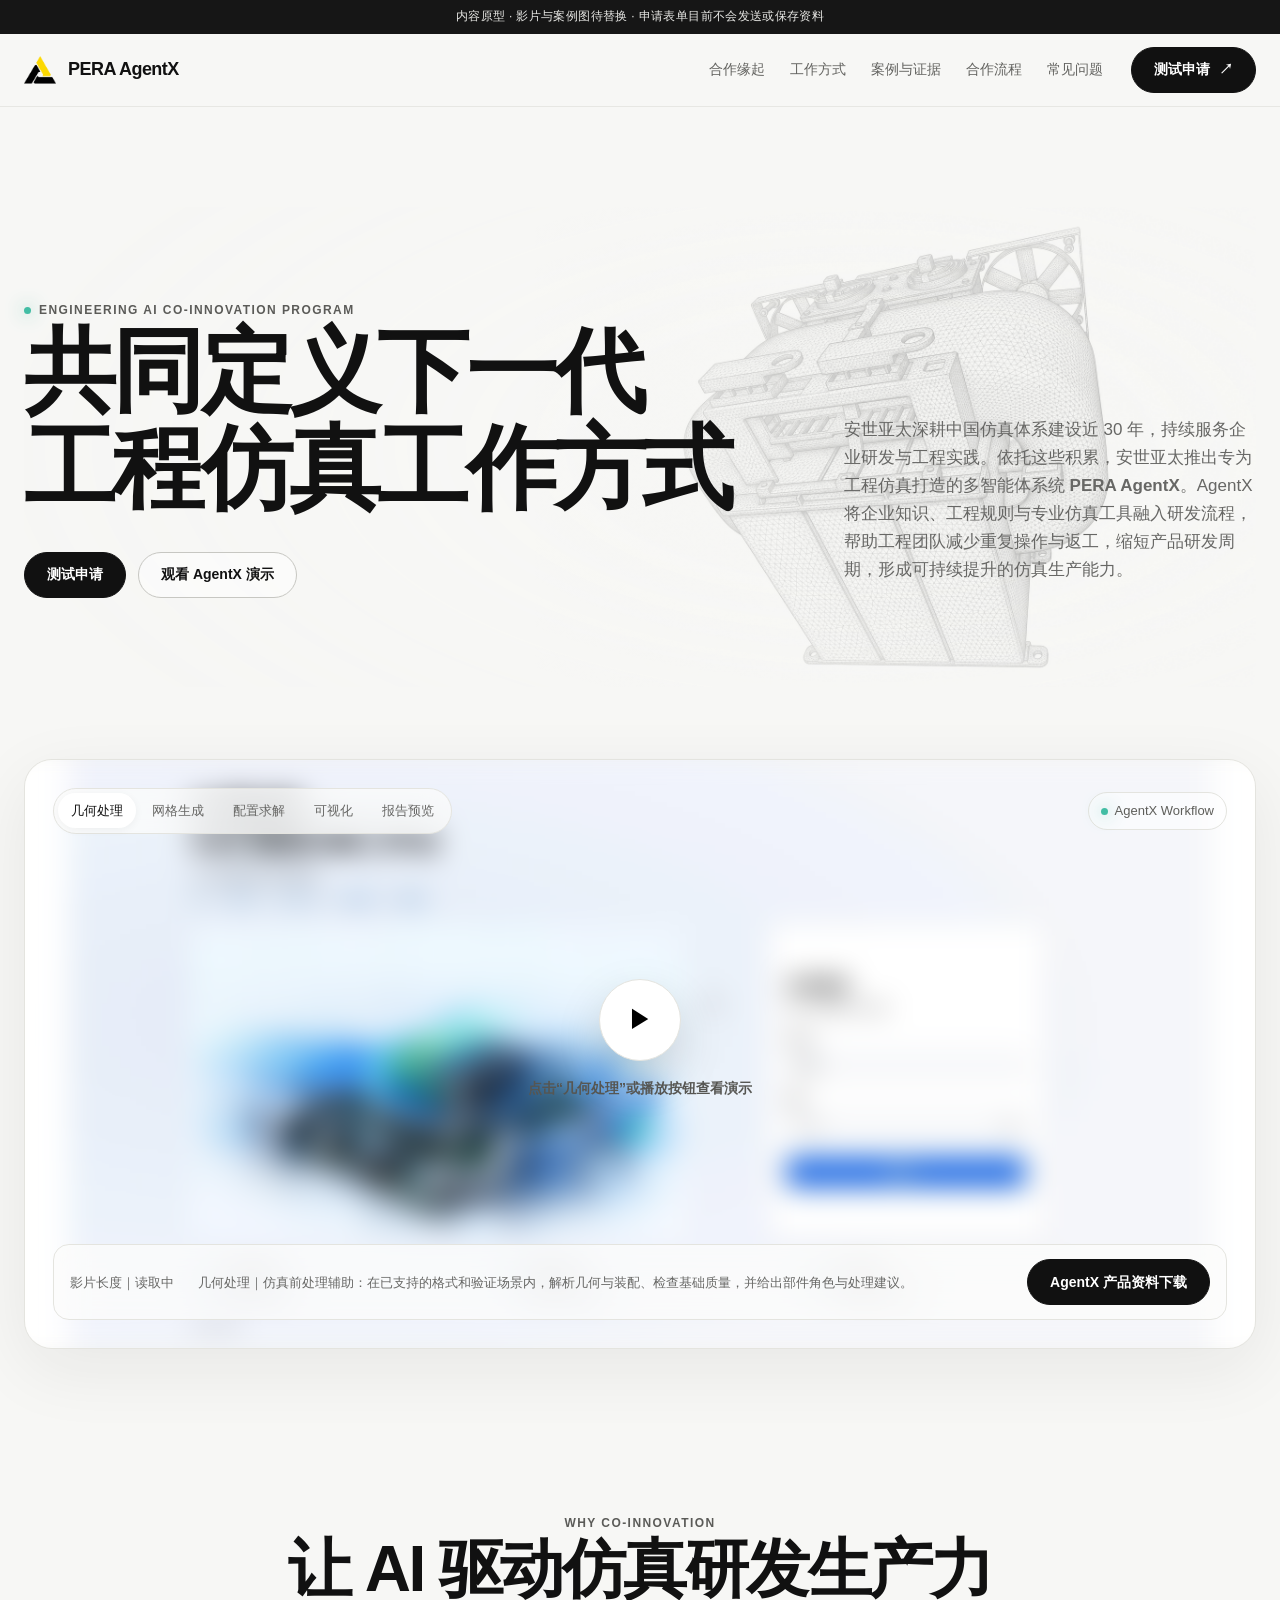
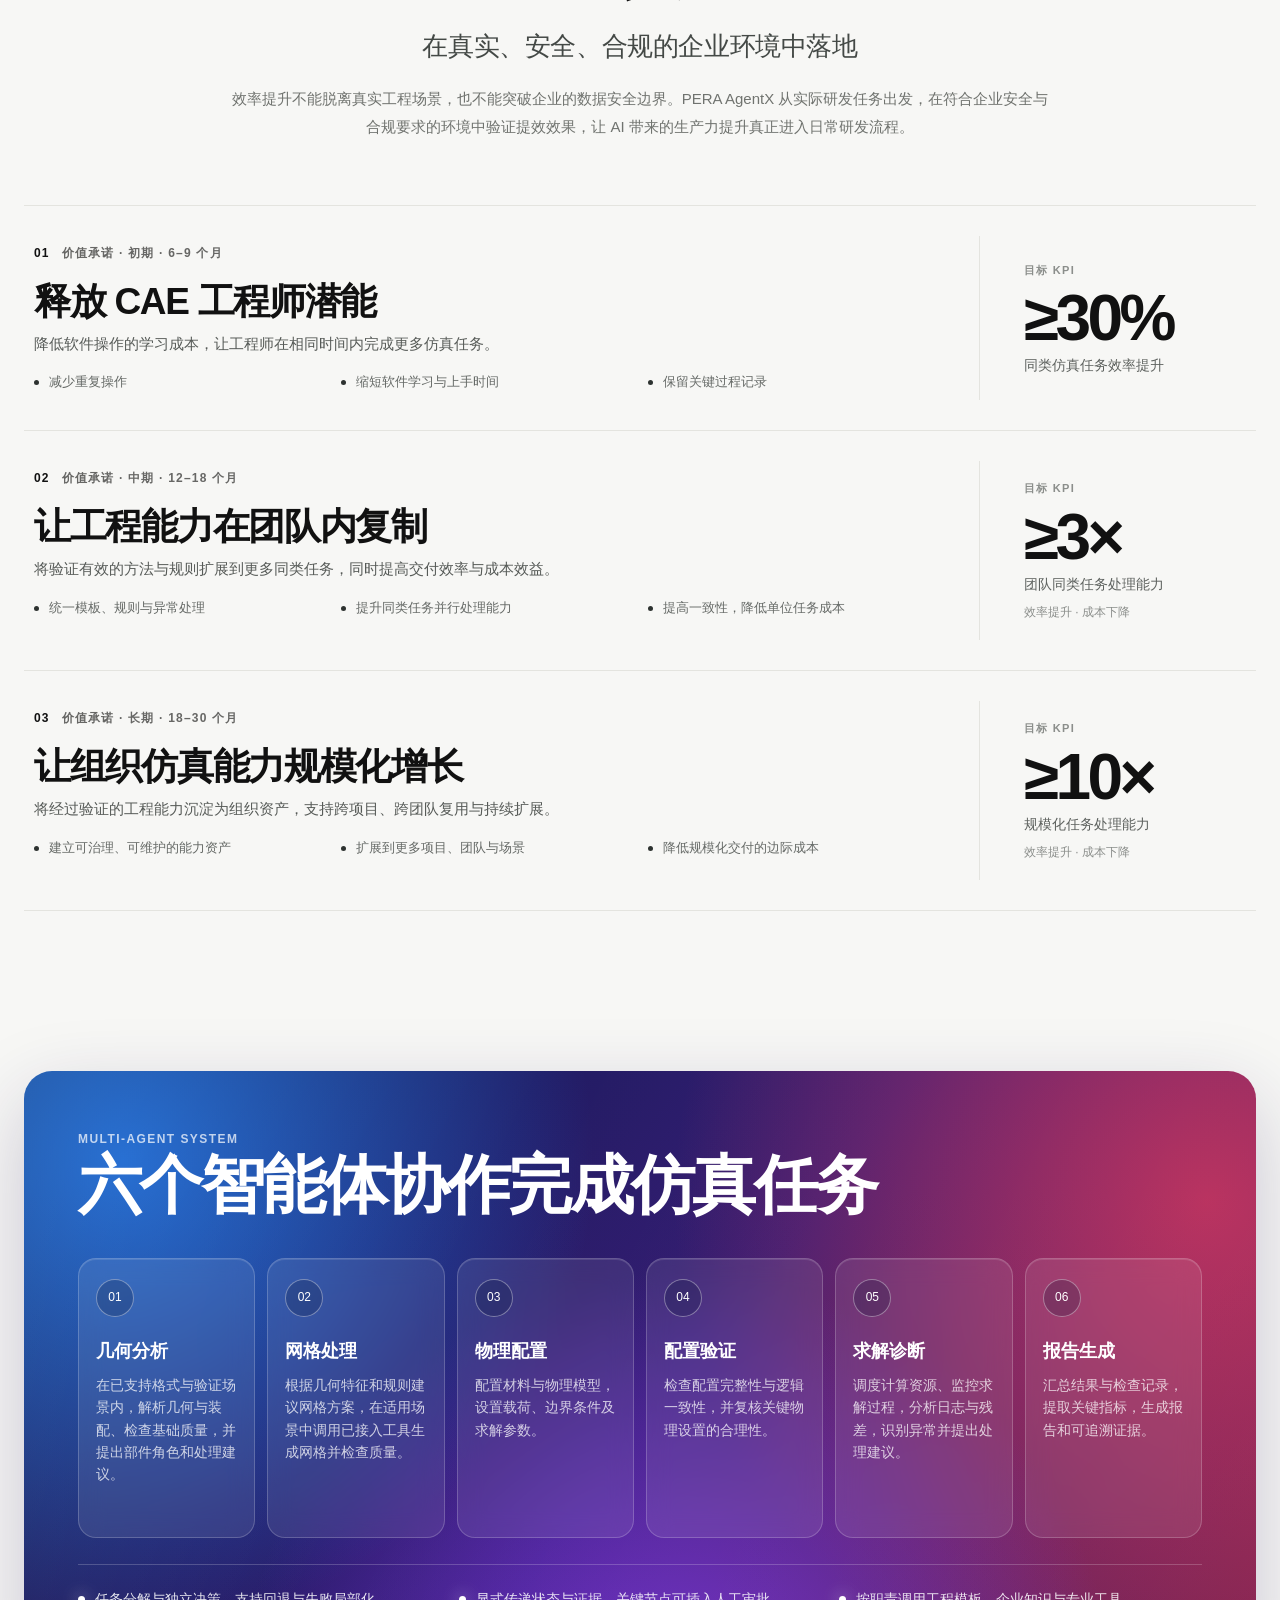
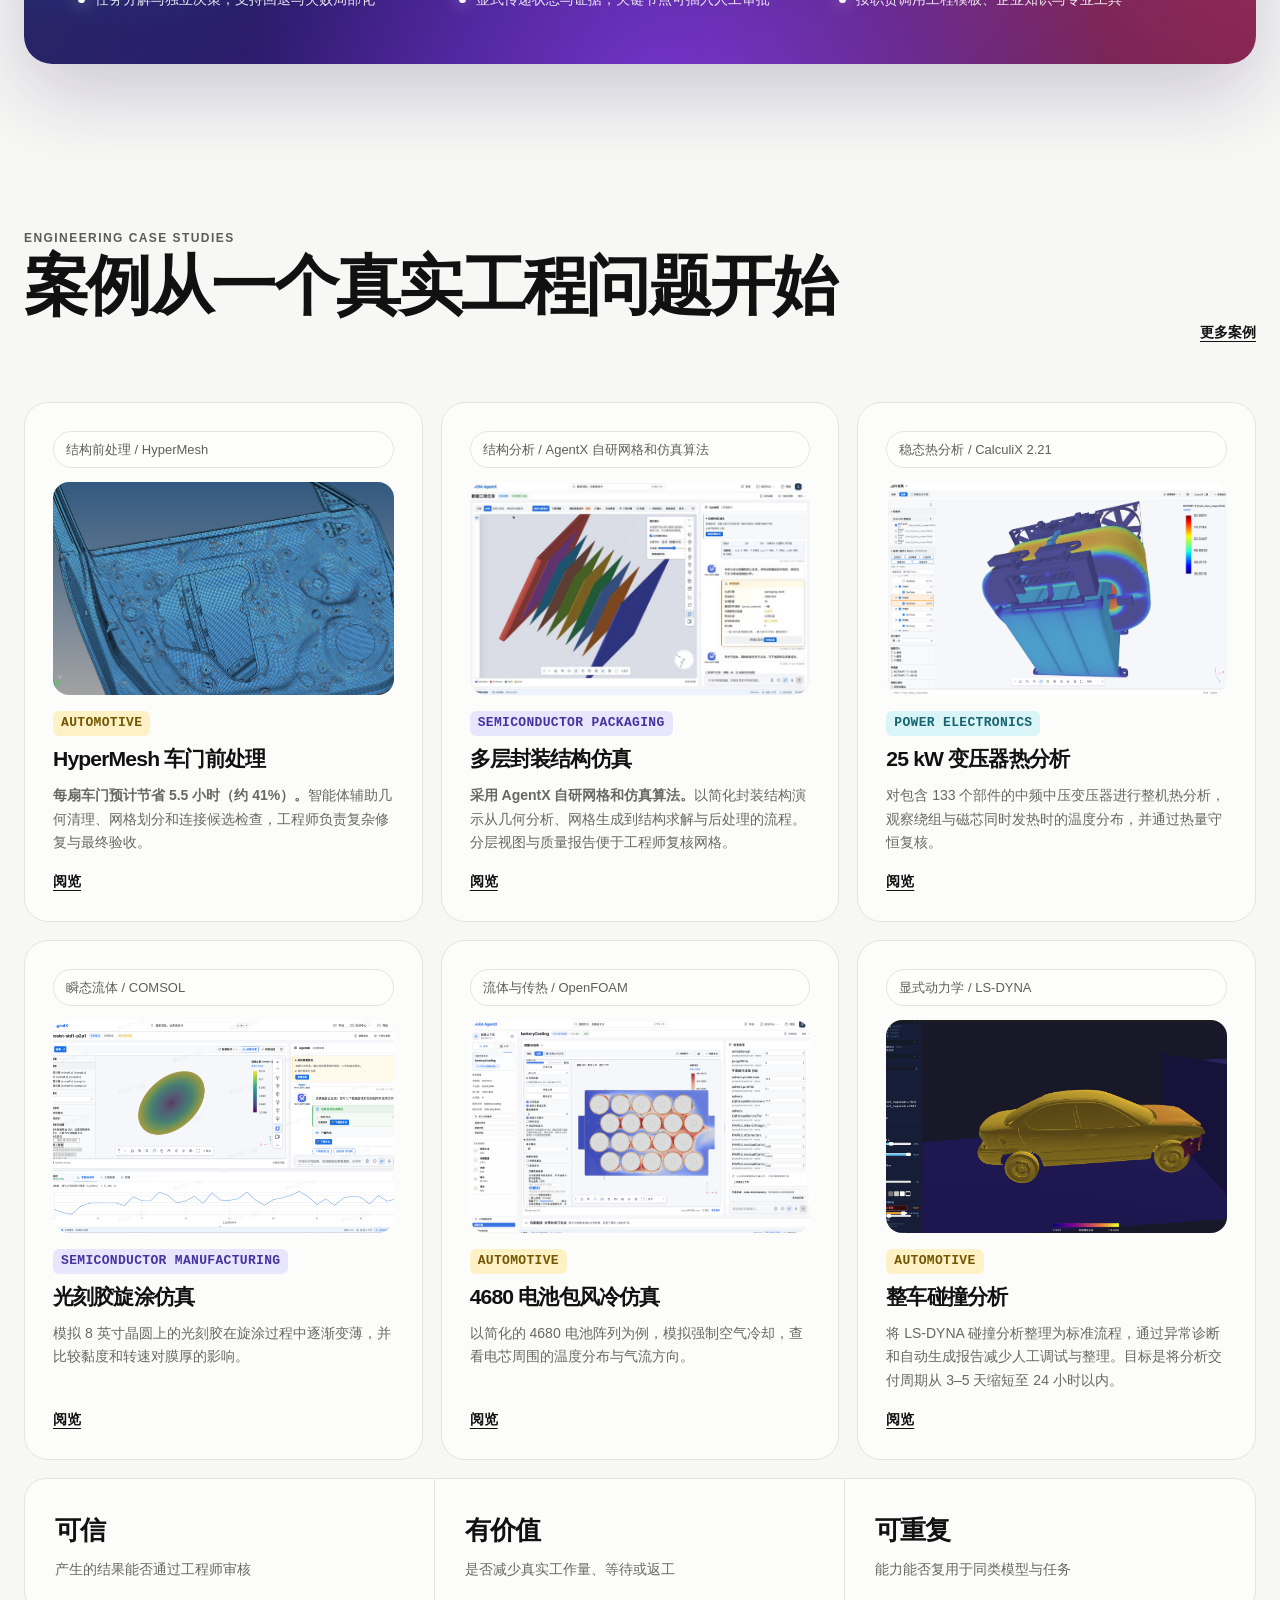
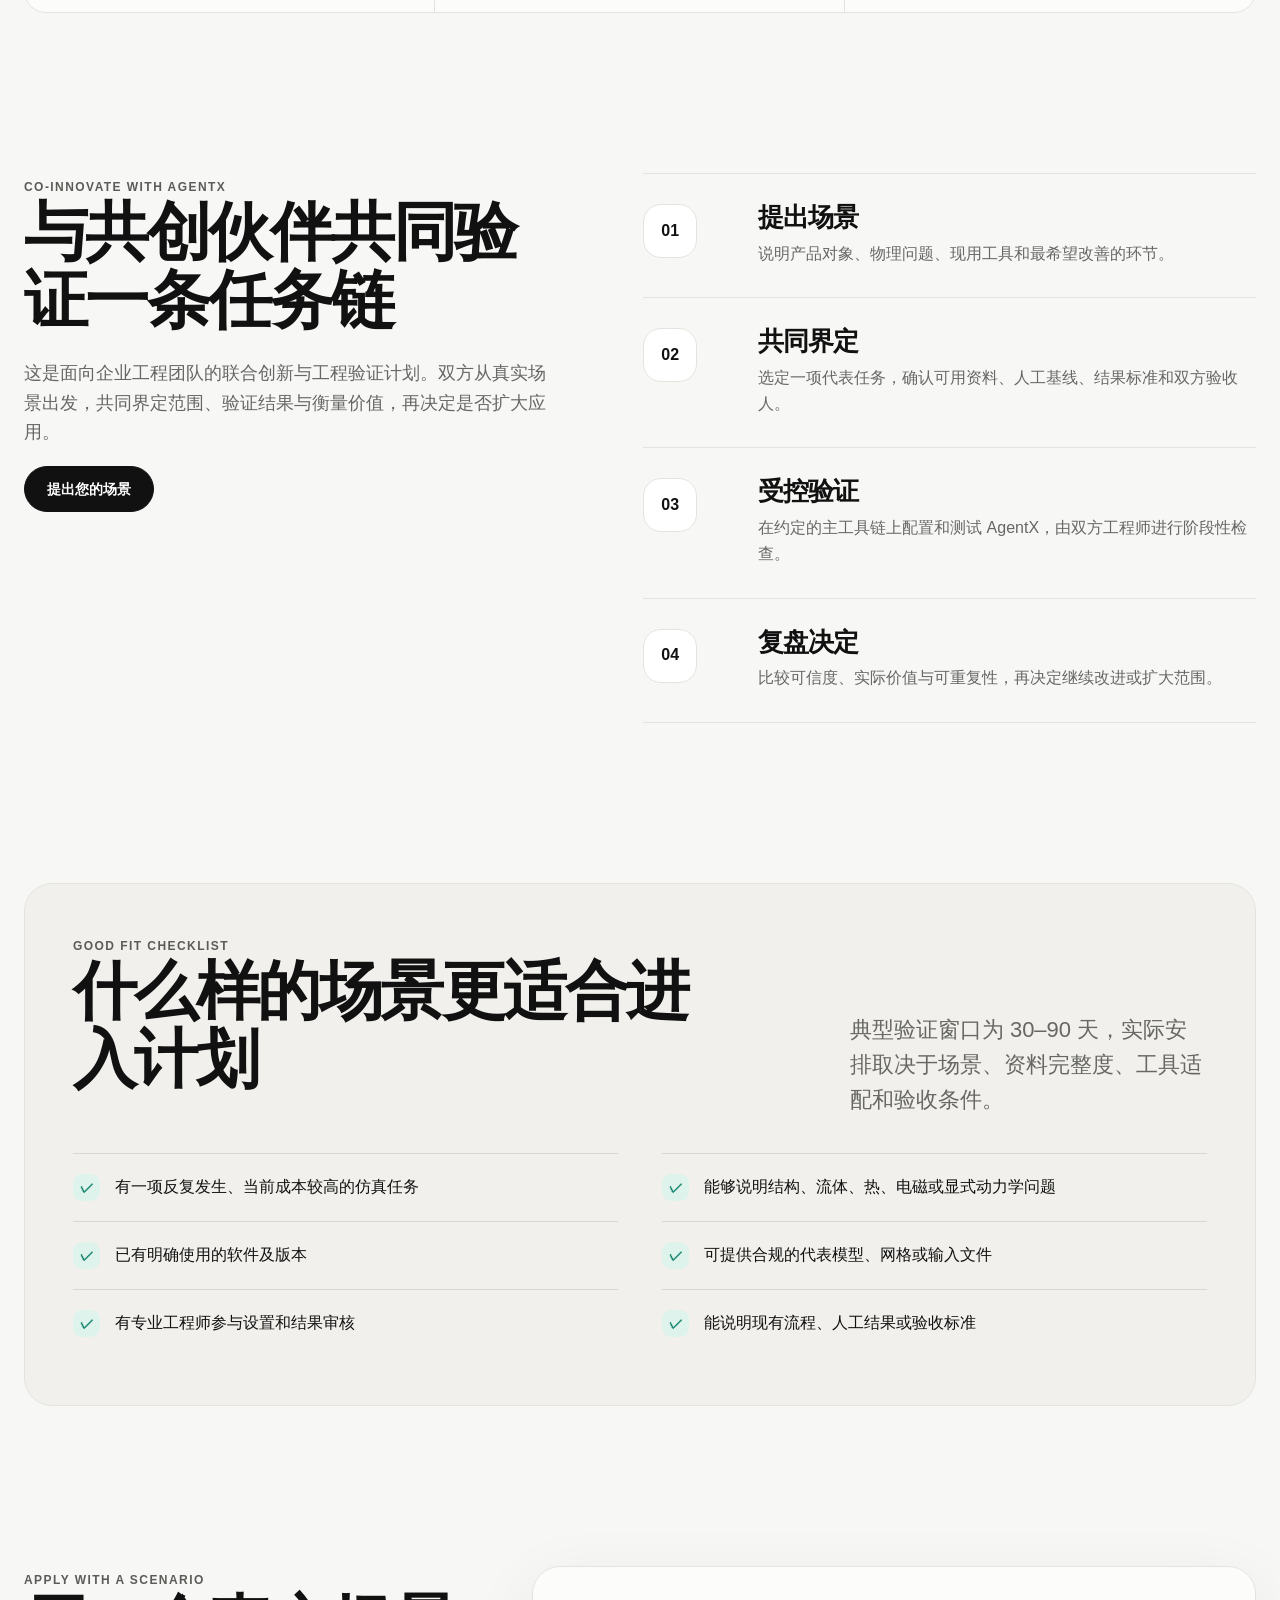
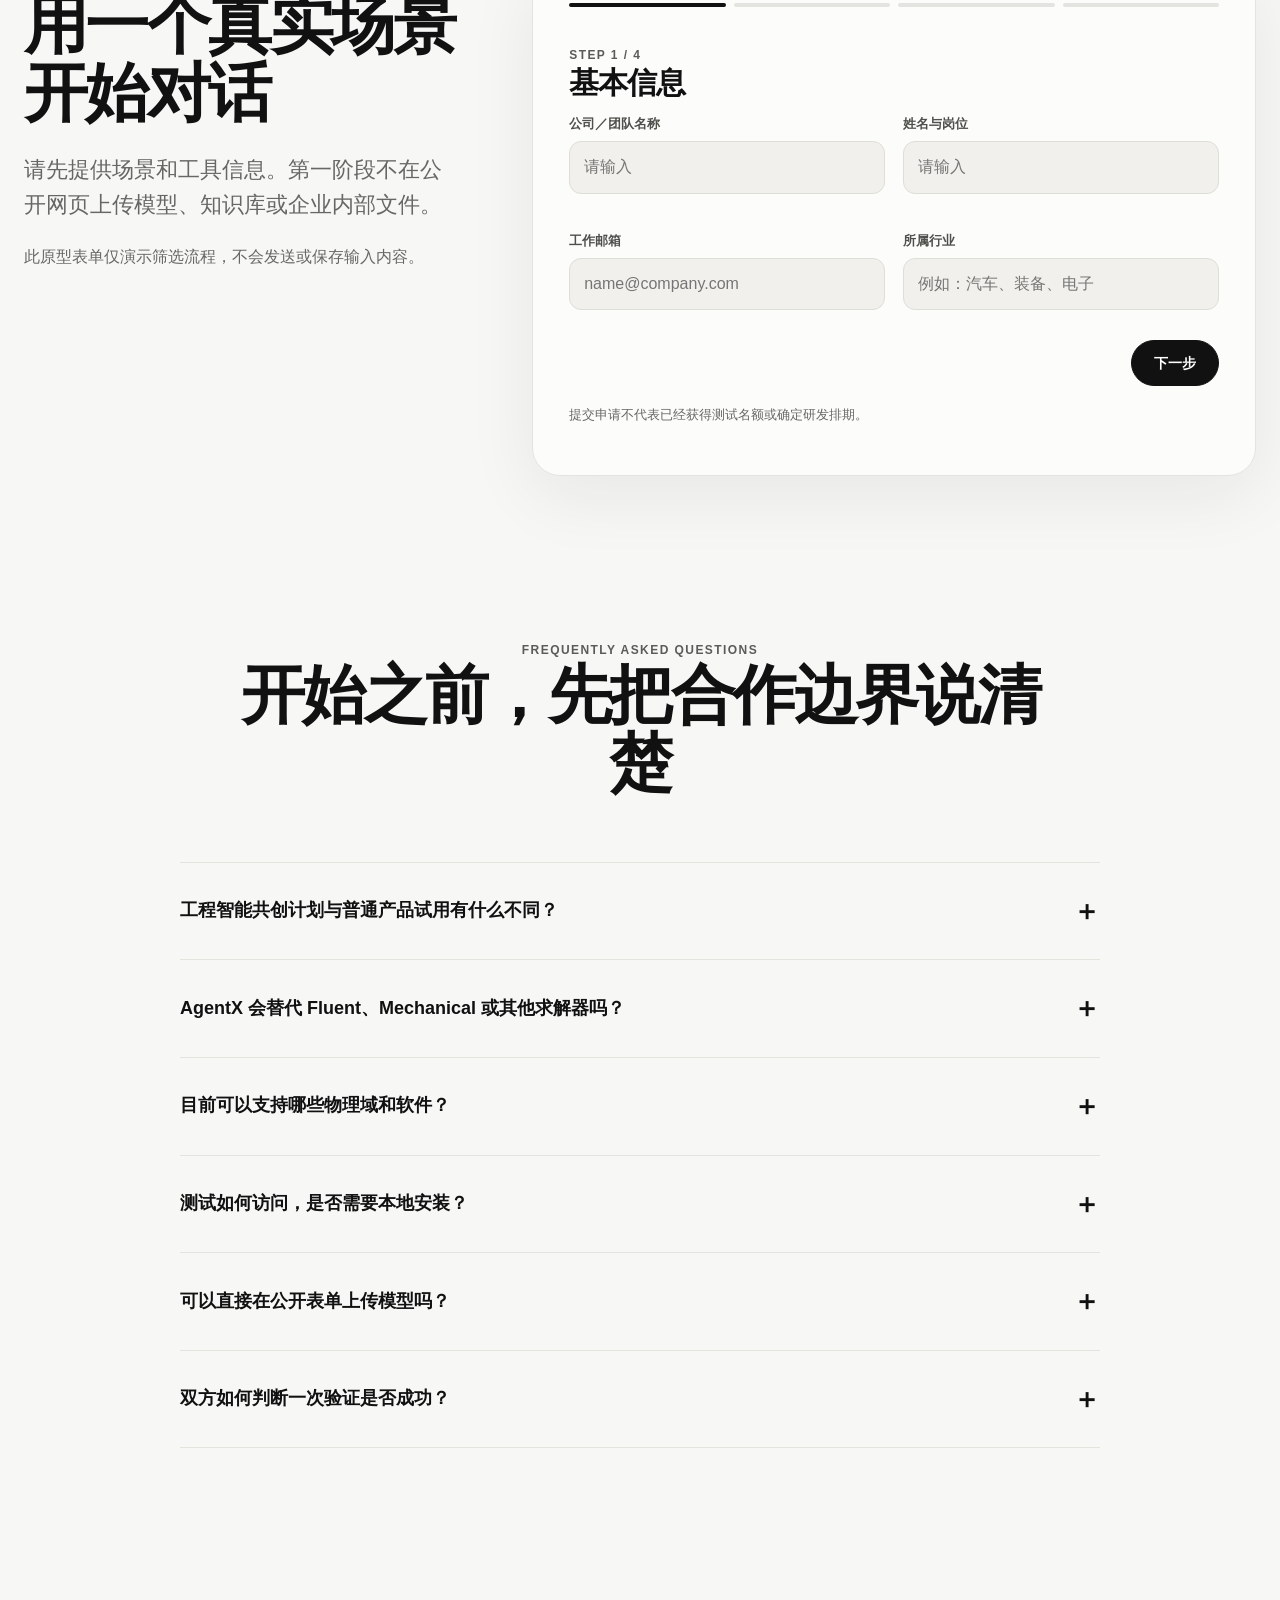
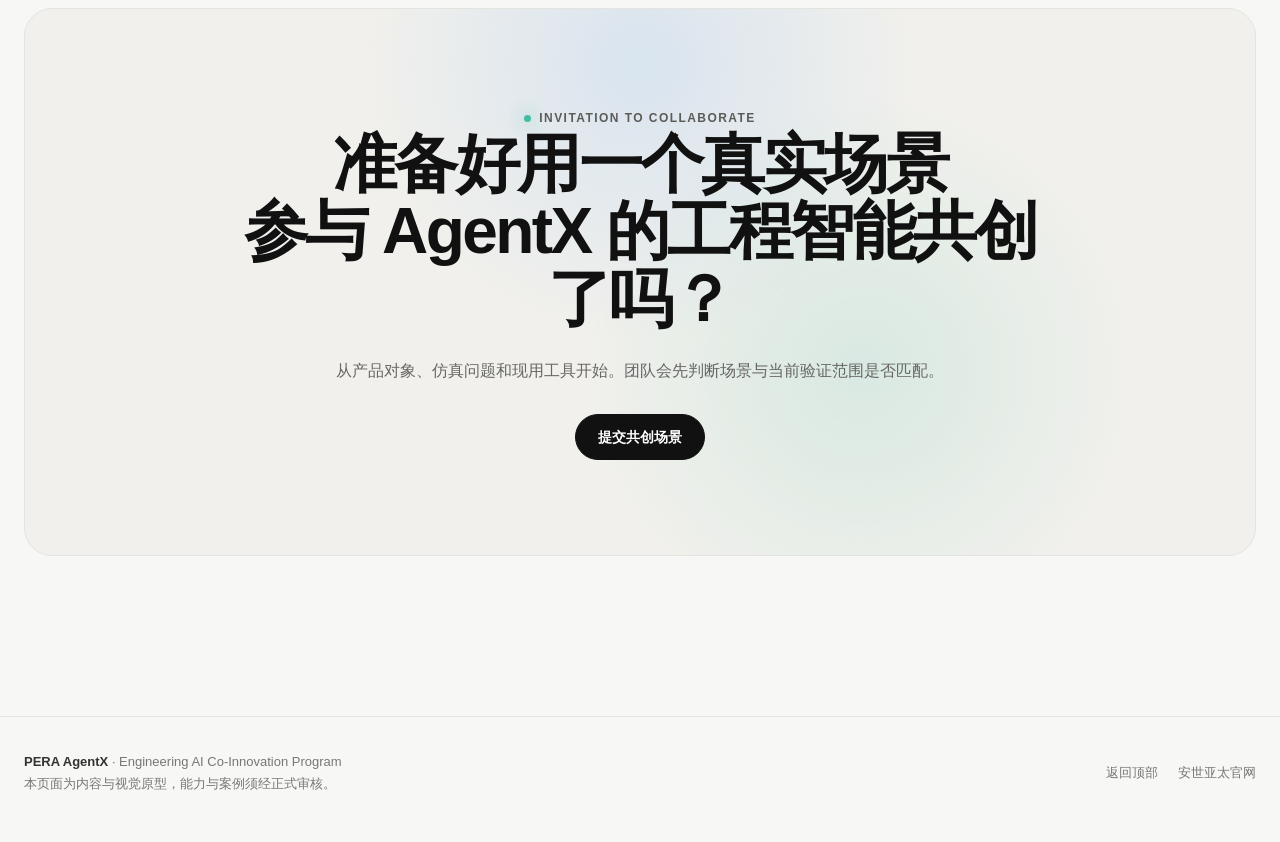
==== index.html @ 0afc4ffe "上线首屏工程设计图轮播" ====
<!doctype html>
<html lang="zh-CN">
<head>
  <meta charset="utf-8">
  <meta name="viewport" content="width=device-width, initial-scale=1">
  <meta name="description" content="PERA AgentX 工程智能共创计划——与企业工程团队共同构建可用于真实生产流程的仿真智能能力。">
  <title>PERA AgentX｜工程智能共创计划</title>
  <link rel="icon" type="image/svg+xml" href="data:image/svg+xml,%3Csvg xmlns='http://www.w3.org/2000/svg' viewBox='0 0 32 32'%3E%3Crect width='32' height='32' rx='9' fill='%23111111'/%3E%3Cpath d='M8 22 15.4 8h2.8L25 22h-4.2l-1.2-2.8h-6.3L12 22H8Zm6.8-6.2h3.4l-1.7-4-1.7 4Z' fill='%23fff'/%3E%3Ccircle cx='24' cy='8' r='3' fill='%235cc8b0'/%3E%3C/svg%3E">
  <style>
    :root {
      --canvas: #f7f7f5;
      --panel: #f1f0ec;
      --card: #fcfcfb;
      --ink: #111111;
      --muted: #676765;
      --line: #e4e4df;
      --green: #42bda4;
      --green-deep: #16866f;
      --blue: #6baeff;
      --violet: #a889ff;
      --coral: #f3a18a;
      --max: 1240px;
      --shadow: 0 20px 70px rgba(29, 29, 26, .07);
    }

    * { box-sizing: border-box; }
    html { scroll-behavior: smooth; }
    body {
      margin: 0;
      color: var(--ink);
      background: var(--canvas);
      font-family: "Inter", "SF Pro Display", "PingFang SC", "Microsoft YaHei", Arial, sans-serif;
      font-size: 16px;
      line-height: 1.65;
      -webkit-font-smoothing: antialiased;
    }
    button, input, select, textarea { font: inherit; }
    a { color: inherit; text-decoration: none; }
    img { max-width: 100%; display: block; }
    .skip-link { position: fixed; left: 20px; top: -80px; z-index: 999; background: var(--ink); color: white; padding: 10px 16px; border-radius: 10px; }
    .skip-link:focus { top: 20px; }

    .shell { width: min(calc(100% - 48px), var(--max)); margin-inline: auto; }
    .eyebrow {
      display: inline-flex; align-items: center; gap: 8px;
      font-size: 12px; font-weight: 700; letter-spacing: .12em; text-transform: uppercase;
      color: #5b5b58;
    }
    .dot { width: 7px; height: 7px; border-radius: 50%; background: var(--green); box-shadow: 0 0 18px rgba(66,189,164,.9); }
    h1, h2, h3, p { margin-top: 0; }
    h1, h2, h3 { letter-spacing: -.04em; line-height: 1.06; }
    h1 { font-size: clamp(50px, 7.2vw, 92px); font-weight: 650; margin-bottom: 28px; }
    h2 { font-size: clamp(38px, 5vw, 64px); font-weight: 630; margin-bottom: 24px; }
    h3 { font-size: clamp(23px, 2.5vw, 32px); font-weight: 630; margin-bottom: 14px; }
    .lead { font-size: clamp(18px, 2vw, 22px); line-height: 1.6; color: var(--muted); max-width: 680px; }
    .muted { color: var(--muted); }

    .btn {
      border: 1px solid var(--ink); border-radius: 999px; min-height: 46px; padding: 10px 22px;
      display: inline-flex; align-items: center; justify-content: center; gap: 9px;
      font-size: 14px; font-weight: 650; cursor: pointer; transition: .2s ease;
      background: transparent;
    }
    .btn:hover { transform: translateY(-2px); }
    .btn-primary { background: var(--ink); color: white; }
    .btn-secondary { border-color: #c7c7c2; background: rgba(255,255,255,.45); }
    .btn:focus-visible, .faq button:focus-visible, input:focus-visible, select:focus-visible, textarea:focus-visible {
      outline: 3px solid rgba(107,174,255,.38); outline-offset: 3px;
    }

    header {
      position: sticky; top: 0; z-index: 50; backdrop-filter: blur(16px);
      background: rgba(247,247,245,.86); border-bottom: 1px solid rgba(228,228,223,.8);
    }
    nav { height: 72px; display: flex; align-items: center; justify-content: space-between; gap: 28px; }
    .brand { display: flex; align-items: center; gap: 12px; font-size: 18px; font-weight: 750; letter-spacing: -.03em; }
    .brand-mark { width: 32px; height: 32px; display: grid; place-items: center; flex: 0 0 32px; }
    .brand-mark img { width: 32px; height: 32px; object-fit: contain; display: block; }
    .nav-links { display: flex; gap: 25px; align-items: center; margin-left: auto; }
    .nav-links a { color: #62625f; font-size: 14px; font-weight: 560; }
    .nav-links a:hover { color: var(--ink); }
    .mobile-menu { display: none; border: 0; background: none; font-size: 24px; }

    section { margin-bottom: 160px; scroll-margin-top: 95px; }
    .hero { padding-top: 100px; }
    .hero-grid { display: grid; grid-template-columns: 7fr 4fr; gap: 8%; align-items: end; }
    .hero-copy { max-width: 790px; }
    .hero-side { color: var(--muted); font-size: 17px; padding-bottom: 14px; }
    .actions { display: flex; gap: 12px; flex-wrap: wrap; margin-top: 34px; }
    .invitation-note { margin-top: 42px; display: flex; gap: 18px; flex-wrap: wrap; }
    .chip { display: inline-flex; align-items: center; gap: 7px; border: 1px solid var(--line); border-radius: 999px; padding: 7px 12px; background: rgba(255,255,255,.46); color: #5e5e5a; font-size: 13px; }

    .media-panel {
      margin-top: 72px; min-height: 590px; border: 1px solid var(--line); border-radius: 28px;
      background: var(--panel); padding: 28px; position: relative; overflow: hidden;
      display: flex; flex-direction: column; justify-content: space-between; box-shadow: var(--shadow);
    }
    .media-video {
      position: absolute; inset: 0; z-index: 1; width: 100%; height: 100%;
      object-fit: cover; background: #101313; opacity: 1; pointer-events: none;
      filter: blur(14px); transform: scale(1.035);
      transition: filter .38s ease, transform .38s ease, opacity .35s ease;
    }
    .media-panel.is-playing .media-video { filter: blur(0); transform: scale(1); }
    .media-panel .glow { opacity: 0; }
    .media-panel:after {
      content: ""; position: absolute; inset: 0; z-index: 1; pointer-events: none;
      background: linear-gradient(180deg, rgba(12,16,17,.22), transparent 26%, transparent 68%, rgba(12,16,17,.28));
      opacity: 0; transition: opacity .35s ease;
    }
    .media-panel.is-playing:after { opacity: 1; }
    .glow { position: absolute; border-radius: 50%; filter: blur(65px); opacity: .52; pointer-events: none; }
    .glow.one { width: 360px; height: 360px; background: var(--blue); left: 42%; top: 17%; }
    .glow.two { width: 270px; height: 270px; background: var(--violet); left: 27%; top: 32%; }
    .glow.three { width: 250px; height: 250px; background: #69dbc4; left: 57%; top: 42%; }
    .glow.four { width: 220px; height: 220px; background: var(--coral); left: 14%; top: 24%; }
    .media-top, .media-bottom { position: relative; z-index: 2; display: flex; align-items: center; justify-content: space-between; gap: 16px; }
    .media-tabs { background: rgba(252,252,251,.72); border: 1px solid var(--line); border-radius: 999px; padding: 4px; display: flex; gap: 3px; backdrop-filter: blur(14px); }
    .media-tabs button { border: 0; background: transparent; padding: 7px 13px; border-radius: 999px; font: inherit; font-size: 13px; color: var(--muted); cursor: pointer; white-space: nowrap; }
    .media-tabs .active { background: white; color: var(--ink); box-shadow: 0 2px 8px rgba(0,0,0,.05); }
    .play-wrap { position: relative; z-index: 3; align-self: center; text-align: center; }
    .play-button { width: 82px; height: 82px; border: 1px solid var(--line); border-radius: 50%; background: white; box-shadow: 0 18px 46px rgba(0,0,0,.15); font-size: 25px; cursor: pointer; }
    .play-wrap p { margin: 16px 0 0; font-size: 14px; color: #565652; font-weight: 600; }
    .media-panel.is-playing .play-wrap { opacity: 0; pointer-events: none; }
    .media-bottom { background: rgba(252,252,251,.74); backdrop-filter: blur(16px); border: 1px solid var(--line); border-radius: 16px; padding: 14px 16px; }
    .media-meta { display: flex; gap: 24px; flex-wrap: nowrap; min-width: 0; }
    .media-meta span { font-size: 13px; color: var(--muted); }
    .media-meta span:first-child { flex: 0 0 auto; white-space: nowrap; }
    .media-description { flex: 0 1 auto; min-width: 0; white-space: nowrap; overflow: hidden; text-overflow: ellipsis; }

    .section-intro { display: grid; grid-template-columns: 1.3fr .7fr; gap: 10%; align-items: end; margin-bottom: 58px; }
    .section-intro p { margin-bottom: 0; }
    .center-intro { max-width: 840px; text-align: center; margin: 0 auto 64px; }
    .problem-grid, .proof-grid { display: grid; grid-template-columns: repeat(3, 1fr); gap: 18px; }
    .card { background: var(--card); border: 1px solid var(--line); border-radius: 24px; padding: 28px; }
    .problem-card { min-height: 320px; display: flex; flex-direction: column; justify-content: space-between; }
    .problem-card .number { color: #a0a09b; font-size: 12px; font-weight: 700; letter-spacing: .14em; }
    .problem-card:nth-child(1) { background: linear-gradient(145deg, rgba(168,137,255,.12), transparent 56%), var(--card); }
    .problem-card:nth-child(2) { background: linear-gradient(145deg, rgba(107,174,255,.12), transparent 56%), var(--card); }
    .problem-card:nth-child(3) { background: linear-gradient(145deg, rgba(66,189,164,.12), transparent 56%), var(--card); }

    .value-intro { max-width: 1040px; }
    .value-intro h2 { max-width: 880px; margin-left: auto; margin-right: auto; }
    .value-subtitle { max-width: 760px; margin: 18px auto 0; color: #444946; font-size: clamp(19px, 2.2vw, 26px); font-weight: 500; line-height: 1.45; letter-spacing: -.015em; }
    .value-intro .lead { max-width: 820px; margin: 20px auto 0; color: #70736f; font-size: 15px; line-height: 1.85; }
    .value-path { border-top: 1px solid var(--line); position: relative; }
    .value-stage {
      display: grid; grid-template-columns: minmax(0, 1.55fr) minmax(240px, .45fr);
      border-bottom: 1px solid var(--line); background: transparent;
    }
    .value-stage-main { padding: 38px 46px 38px 10px; }
    .value-stage-label { display: flex; align-items: center; gap: 12px; margin-bottom: 18px; color: var(--muted); font-size: 12px; font-weight: 700; letter-spacing: .1em; text-transform: uppercase; }
    .value-stage-label .stage-number { color: var(--ink); }
    .value-stage h3 { margin-bottom: 10px; font-size: clamp(27px, 3vw, 37px); letter-spacing: -.035em; }
    .value-stage-copy { max-width: 760px; margin: 0 0 16px; color: #575b58; font-size: 15px; line-height: 1.7; }
    .value-points { display: grid; grid-template-columns: repeat(3, minmax(0, 1fr)); gap: 12px 22px; margin: 0; padding: 0; list-style: none; }
    .value-points li { position: relative; padding-left: 15px; color: #666a67; font-size: 13px; line-height: 1.55; }
    .value-points li:before { content: ""; position: absolute; left: 0; top: .62em; width: 5px; height: 5px; border-radius: 50%; background: #2d3230; }
    .value-kpi {
      display: flex; flex-direction: column; align-items: flex-start; justify-content: center;
      margin: 30px 0; padding: 18px 0 18px 44px; color: var(--ink); border-left: 1px solid var(--line);
    }
    .value-kpi small { font-size: 11px; font-weight: 700; letter-spacing: .12em; text-transform: uppercase; color: #8b8e8b; }
    .value-kpi strong { margin: 7px 0 5px; font-size: clamp(46px, 5vw, 66px); line-height: 1; letter-spacing: -.055em; }
    .value-kpi span { max-width: 210px; font-size: 14px; line-height: 1.5; color: #5e625f; }
    .value-kpi em { margin-top: 8px; color: #8b8e8b; font-size: 12px; font-style: normal; }
    .value-note { margin: 20px 6px 0; color: #7a7d79; font-size: 12px; line-height: 1.65; }

    .workflow-panel {
      border-radius: 28px; padding: 54px; color: white; overflow: hidden; position: relative;
      background:
        radial-gradient(circle at 8% 15%, rgba(32,132,255,.72), transparent 38%),
        radial-gradient(circle at 53% 108%, rgba(123,55,226,.82), transparent 48%),
        radial-gradient(circle at 96% 22%, rgba(230,54,91,.68), transparent 42%),
        linear-gradient(128deg, #071d50 0%, #351b72 53%, #791b48 100%);
      box-shadow: 0 28px 80px rgba(39,29,91,.22);
    }
    .workflow-panel:before { content: ""; position: absolute; inset: 0; background: linear-gradient(115deg, rgba(255,255,255,.08), transparent 35%, rgba(255,255,255,.04)); pointer-events: none; }
    .workflow-head { margin-bottom: 38px; position: relative; z-index: 1; }
    .workflow-head .eyebrow { color: rgba(255,255,255,.72) !important; }
    .workflow { display: grid; grid-template-columns: repeat(6, 1fr); gap: 12px; position: relative; z-index: 1; }
    .workflow:before { display: none; }
    .step { min-height: 280px; padding: 20px 17px 22px; border: 1px solid rgba(255,255,255,.2); border-radius: 18px; background: rgba(255,255,255,.085); box-shadow: inset 0 1px 0 rgba(255,255,255,.12); backdrop-filter: blur(12px); }
    .step-dot { width: 38px; height: 38px; display: grid; place-items: center; border: 1px solid rgba(255,255,255,.38); border-radius: 50%; background: rgba(8,18,51,.22); color: white; font-size: 12px; }
    .step h4 { margin: 22px 0 11px; font-size: 18px; line-height: 1.35; }
    .step p { margin: 0; color: rgba(255,255,255,.76); font-size: 14px; line-height: 1.6; }
    .workflow-collab { display: grid; grid-template-columns: repeat(3, 1fr); gap: 18px; margin-top: 26px; padding-top: 24px; border-top: 1px solid rgba(255,255,255,.2); position: relative; z-index: 1; }
    .workflow-collab div { display: flex; align-items: flex-start; gap: 10px; color: rgba(255,255,255,.88); font-size: 14px; line-height: 1.55; }
    .workflow-collab i { flex: 0 0 7px; width: 7px; height: 7px; margin-top: .55em; border-radius: 50%; background: white; box-shadow: 0 0 16px rgba(255,255,255,.75); }

    .proof-card { min-height: 310px; display: flex; flex-direction: column; }
    .proof-image { min-height: 168px; border: 1px dashed #c9c9c4; border-radius: 16px; background: var(--panel); display: grid; place-items: center; color: #858580; text-align: center; padding: 20px; margin-bottom: 24px; }
    .proof-image strong { display: block; color: #4d4d49; margin-bottom: 5px; }
    .proof-card p { color: var(--muted); font-size: 14px; margin: 0; }
    .proof-tag { margin-bottom: 14px; }
    .case-industry { align-self: flex-start; margin-bottom: 12px; padding: 3px 8px; border-radius: 6px; background: #edf0f3; color: #465363; font: 600 .8125rem/1.45 ui-monospace, "Cascadia Mono", Consolas, monospace; letter-spacing: .025em; text-transform: uppercase; }
    .case-industry--automotive { background: #fff1c6; color: #725600; }
    .case-industry--semiconductor { background: #e8e5ff; color: #4533a0; }
    .case-industry--power { background: #d9f5f7; color: #16646f; }
    .case-link { color: var(--ink); font-size: .875rem; font-weight: 700; text-decoration: underline; text-underline-offset: .25em; justify-self: end; }
    @media (min-width: 901px) {
      #cases .section-intro { grid-template-columns: minmax(0, 1fr) auto; gap: 24px; }
      #cases .section-intro h2 { font-size: clamp(2.25rem, 5.1vw, 4.5rem); }
    }
    .proof-card .case-link { align-self: flex-start; margin-top: auto; padding-top: 16px; }
    .proof-card h3 { font-size: clamp(1.125rem, 1.65vw, 1.5rem); }
    .case-image { box-sizing: border-box; width: 100%; aspect-ratio: 16 / 10; min-height: 0; margin: 0 0 16px; overflow: hidden; border-radius: 16px; background: var(--panel); }
    .case-image img { display: block; width: 100%; height: 100%; object-fit: contain; transition: transform .25s ease; }
    .case-image--cover { background: transparent; }
    .case-image--cover img { object-fit: cover; }
    @media (hover: hover) and (prefers-reduced-motion: no-preference) {
      .case-image:hover img { transform: scale(1.12); }
    }

    .value-bar { margin-top: 18px; display: grid; grid-template-columns: repeat(3, 1fr); border: 1px solid var(--line); border-radius: 22px; overflow: hidden; background: var(--card); }
    .value-item { padding: 30px; border-right: 1px solid var(--line); }
    .value-item:last-child { border-right: 0; }
    .value-item b { font-size: 26px; letter-spacing: -.04em; display: block; margin-bottom: 4px; }
    .value-item span { color: var(--muted); font-size: 14px; }

    .partner-grid { display: grid; grid-template-columns: 1fr 1.15fr; gap: 7%; align-items: start; }
    .partner-sticky { position: sticky; top: 110px; }
    .partner-sticky p { color: var(--muted); font-size: 18px; }
    .timeline { border-top: 1px solid var(--line); }
    .timeline-item { display: grid; grid-template-columns: 90px 1fr; gap: 25px; padding: 30px 0; border-bottom: 1px solid var(--line); }
    .timeline-number { width: 54px; height: 54px; border: 1px solid var(--line); background: white; border-radius: 18px; display: grid; place-items: center; font-weight: 700; }
    .timeline-item h3 { font-size: 26px; margin-bottom: 9px; }
    .timeline-item p { color: var(--muted); margin: 0; }

    .fit-panel { background: var(--panel); border: 1px solid var(--line); border-radius: 28px; padding: 48px; }
    .fit-list { display: grid; grid-template-columns: 1fr 1fr; gap: 0 44px; margin-top: 35px; }
    .fit-item { padding: 20px 0; border-top: 1px solid #d8d8d3; display: flex; gap: 15px; }
    .check { flex: 0 0 27px; width: 27px; height: 27px; display: grid; place-items: center; background: #dff3ed; color: var(--green-deep); border-radius: 9px; font-size: 14px; font-weight: 800; }

    .application { display: grid; grid-template-columns: .75fr 1.25fr; gap: 6%; align-items: start; }
    .application-copy { position: sticky; top: 110px; }
    .form-card { border: 1px solid var(--line); background: var(--card); border-radius: 28px; padding: 36px; box-shadow: var(--shadow); }
    .progress { display: grid; grid-template-columns: repeat(4, 1fr); gap: 8px; margin-bottom: 34px; }
    .progress span { height: 4px; background: #e3e3df; border-radius: 99px; }
    .progress span.active { background: var(--ink); }
    .form-step { display: none; }
    .form-step.active { display: block; }
    .form-step h3 { font-size: 30px; }
    .field-grid { display: grid; grid-template-columns: 1fr 1fr; gap: 18px; }
    .field { display: flex; flex-direction: column; gap: 7px; margin-bottom: 18px; }
    .field.full { grid-column: 1 / -1; }
    label { font-size: 13px; font-weight: 670; color: #4f4f4b; }
    input, select, textarea { width: 100%; border: 1px solid #deded9; border-radius: 12px; background: var(--panel); min-height: 48px; padding: 12px 14px; color: var(--ink); }
    textarea { min-height: 112px; resize: vertical; }
    .choice-grid { display: flex; flex-wrap: wrap; gap: 9px; margin-bottom: 24px; }
    .choice { position: relative; }
    .choice input { position: absolute; opacity: 0; pointer-events: none; }
    .choice label { display: block; border: 1px solid #d8d8d3; border-radius: 999px; padding: 9px 14px; background: var(--panel); cursor: pointer; }
    .choice input:checked + label { background: var(--ink); color: white; border-color: var(--ink); }
    .form-nav { display: flex; justify-content: space-between; gap: 12px; margin-top: 12px; }
    .form-note { color: var(--muted); font-size: 13px; margin-top: 18px; }
    .success { display: none; padding: 30px; border-radius: 20px; background: #edf7f4; border: 1px solid #cfe8e1; }
    .success.show { display: block; }

    .faq { max-width: 920px; margin-inline: auto; }
    .faq-item { border-top: 1px solid var(--line); }
    .faq-item:last-child { border-bottom: 1px solid var(--line); }
    .faq button { width: 100%; border: 0; background: transparent; padding: 26px 0; display: flex; align-items: center; justify-content: space-between; gap: 24px; text-align: left; cursor: pointer; font-size: 18px; font-weight: 650; color: var(--ink); }
    .faq .answer { display: none; color: var(--muted); max-width: 780px; padding: 0 44px 24px 0; }
    .faq-item.open .answer { display: block; }
    .faq-item.open .plus { transform: rotate(45deg); }
    .plus { font-size: 27px; transition: .2s ease; }

    .final-cta { text-align: center; padding: 95px 24px; border: 1px solid var(--line); border-radius: 28px; background: radial-gradient(circle at 50% 10%, rgba(107,174,255,.18), transparent 35%), radial-gradient(circle at 68% 66%, rgba(66,189,164,.14), transparent 30%), var(--panel); }
    .final-cta h2 { max-width: 800px; margin-inline: auto; }
    .final-cta p { max-width: 640px; margin: 0 auto 30px; color: var(--muted); }
    footer { padding: 34px 0 48px; border-top: 1px solid var(--line); }
    .footer-row { display: flex; align-items: center; justify-content: space-between; gap: 24px; color: #777773; font-size: 13px; }
    .footer-links { display: flex; gap: 20px; }

    .prototype-banner { background: #161616; color: #e8e8e5; font-size: 12px; text-align: center; padding: 7px 16px; letter-spacing: .03em; }

    @media (max-width: 900px) {
      .shell { width: min(calc(100% - 32px), var(--max)); }
      .nav-links { display: none; position: absolute; left: 16px; right: 16px; top: 70px; padding: 18px; flex-direction: column; align-items: flex-start; background: var(--card); border: 1px solid var(--line); border-radius: 18px; box-shadow: var(--shadow); }
      .nav-links.open { display: flex; }
      .mobile-menu { display: block; }
      nav > .btn { display: none; }
      section { margin-bottom: 110px; }
      .hero { padding-top: 72px; }
      .hero-grid, .section-intro, .partner-grid, .application { grid-template-columns: 1fr; }
      .hero-side { max-width: 620px; }
      .media-panel { min-height: 480px; padding: 18px; }
      .media-tabs { max-width: 100%; overflow-x: auto; scrollbar-width: none; }
      .media-tabs::-webkit-scrollbar { display: none; }
      .media-bottom { align-items: flex-start; }
      .media-bottom .btn { display: none; }
      .problem-grid, .proof-grid { grid-template-columns: 1fr; }
      .problem-card { min-height: 230px; }
      .value-stage { grid-template-columns: 1fr 220px; }
      .value-stage-main { padding: 32px 30px 32px 6px; }
      .value-points { grid-template-columns: 1fr; gap: 7px; }
      .value-kpi { padding-left: 28px; }
      .workflow-panel { padding: 36px 25px; }
      .workflow { grid-template-columns: 1fr 1fr; gap: 16px; }
      .workflow-collab { grid-template-columns: 1fr; gap: 12px; }
      .value-bar { grid-template-columns: 1fr; }
      .value-item { border-right: 0; border-bottom: 1px solid var(--line); }
      .value-item:last-child { border-bottom: 0; }
      .partner-sticky, .application-copy { position: static; }
      .fit-list { grid-template-columns: 1fr; }
    }
    @media (max-width: 620px) {
      .shell { width: min(calc(100% - 24px), var(--max)); }
      h1 { font-size: 48px; }
      h2 { font-size: 38px; }
      .hero { padding-top: 54px; }
      .media-top { align-items: flex-start; }
      .media-top > .chip { display: none; }
      .media-meta { gap: 9px 14px; }
      .value-stage { grid-template-columns: 1fr; }
      .value-stage-main { padding: 30px 4px; }
      .value-kpi { min-height: 150px; margin: 0 0 22px; padding: 25px 4px 8px; border-left: 0; border-top: 1px solid var(--line); }
      .value-kpi span { max-width: none; }
      .workflow { grid-template-columns: 1fr; }
      .step { min-height: 0; display: grid; grid-template-columns: 40px 1fr; column-gap: 14px; }
      .step h4 { margin: 6px 0 5px; }
      .step p { grid-column: 2; }
      .timeline-item { grid-template-columns: 62px 1fr; gap: 12px; }
      .fit-panel, .form-card { padding: 26px 20px; }
      .field-grid { grid-template-columns: 1fr; }
      .field.full { grid-column: auto; }
      .footer-row { flex-direction: column; align-items: flex-start; }
    }
    @media (prefers-reduced-motion: reduce) {
      html { scroll-behavior: auto; }
      *, *:before, *:after { transition: none !important; }
    }
  </style>
</head>
<body>
  <a class="skip-link" href="#main">跳转到正文</a>
  <div class="prototype-banner">内容原型 · 影片与案例图待替换 · 申请表单目前不会发送或保存资料</div>

  <header>
    <nav class="shell" aria-label="主导航">
      <a class="brand" href="#top" aria-label="PERA AgentX 首页">
        <span class="brand-mark"><img src="[data-uri]" alt="PERA"></span>
        <span>PERA AgentX</span>
      </a>
      <div class="nav-links" id="nav-links">
        <a href="#why">合作缘起</a>
        <a href="#workflow">工作方式</a>
        <a href="#cases">案例与证据</a>
        <a href="#partner">合作流程</a>
        <a href="#faq">常见问题</a>
      </div>
      <a class="btn btn-primary" href="#apply">测试申请 <span aria-hidden="true">↗</span></a>
      <button class="mobile-menu" id="mobile-menu" aria-label="打开导航" aria-expanded="false">☰</button>
    </nav>
  </header>

  <main id="main">
    <section class="hero shell" id="top">
      <div class="hero-grid design-hero">
        <div class="design-backdrop" aria-hidden="true">
          <img src="assets/images/hero-design-1.png" alt="" class="is-active">
          <img alt="">
        </div>
        <div class="hero-copy">
          <div class="eyebrow"><span class="dot"></span> Engineering AI Co-Innovation Program</div>
          <h1>共同定义下一代<br>工程仿真工作方式</h1>
          <div class="actions">
            <a class="btn btn-primary" href="#apply">测试申请</a>
            <a class="btn btn-secondary" href="#demo">观看 AgentX 演示</a>
          </div>
        </div>
        <div class="hero-side">
          安世亚太深耕中国仿真体系建设近 30 年，持续服务企业研发与工程实践。依托这些积累，安世亚太推出专为工程仿真打造的多智能体系统 <strong>PERA AgentX</strong>。AgentX 将企业知识、工程规则与专业仿真工具融入研发流程，帮助工程团队减少重复操作与返工，缩短产品研发周期，形成可持续提升的仿真生产能力。
        </div>
      </div>

      <div class="media-panel" id="demo" aria-label="AgentX 工程仿真工作流演示">
        <video class="media-video" id="workflow-video" muted playsinline preload="metadata" poster="assets/images/geometry-processing-poster.jpg" aria-label="AgentX 几何处理演示视频">
          <source src="assets/videos/geometry-processing.mp4?v=20261125" type="video/mp4">
        </video>
        <span class="glow one"></span><span class="glow two"></span><span class="glow three"></span><span class="glow four"></span>
        <div class="media-top">
          <div class="media-tabs" role="tablist" aria-label="AgentX 工作流阶段">
            <button class="active" type="button" role="tab" aria-selected="true" data-stage="geometry">几何处理</button>
            <button type="button" role="tab" aria-selected="false" data-stage="mesh">网格生成</button>
            <button type="button" role="tab" aria-selected="false" data-stage="solve">配置求解</button>
            <button type="button" role="tab" aria-selected="false" data-stage="visualize">可视化</button>
            <button type="button" role="tab" aria-selected="false" data-stage="report">报告预览</button>
          </div>
          <span class="chip"><span class="dot"></span> AgentX Workflow</span>
        </div>
        <div class="play-wrap">
          <button class="play-button" id="play-video" type="button" aria-label="播放 AgentX 几何处理演示">▶</button>
          <p id="video-prompt">点击“几何处理”或播放按钮查看演示</p>
        </div>
        <div class="media-bottom">
          <div class="media-meta">
            <span id="video-duration">影片长度｜读取中</span>
            <span class="media-description" id="video-description">几何处理｜仿真前处理辅助：在已支持的格式和验证场景内，解析几何与装配、检查基础质量，并给出部件角色与处理建议。</span>
          </div>
          <a class="btn btn-primary" id="product-download" href="#" aria-disabled="true" title="产品资料准备中">AgentX 产品资料下载</a>
        </div>
      </div>
    </section>

    <section class="shell" id="why">
      <div class="center-intro value-intro">
        <div class="eyebrow">Why co-innovation</div>
        <h2>让 AI 驱动仿真研发生产力</h2>
        <p class="value-subtitle">在真实、安全、合规的企业环境中落地</p>
        <p class="lead">效率提升不能脱离真实工程场景，也不能突破企业的数据安全边界。PERA AgentX 从实际研发任务出发，在符合企业安全与合规要求的环境中验证提效效果，让 AI 带来的生产力提升真正进入日常研发流程。</p>
      </div>
      <div class="value-path" aria-label="AgentX 价值成长路径">
        <article class="value-stage personal">
          <div class="value-stage-main">
            <div class="value-stage-label"><span class="stage-number">01</span><span>价值承诺 · 初期 · 6–9 个月</span></div>
            <h3>释放 CAE 工程师潜能</h3>
            <p class="value-stage-copy">降低软件操作的学习成本，让工程师在相同时间内完成更多仿真任务。</p>
            <ul class="value-points"><li>减少重复操作</li><li>缩短软件学习与上手时间</li><li>保留关键过程记录</li></ul>
          </div>
          <div class="value-kpi"><small>目标 KPI</small><strong>≥30%</strong><span>同类仿真任务效率提升</span></div>
        </article>
        <article class="value-stage team">
          <div class="value-stage-main">
            <div class="value-stage-label"><span class="stage-number">02</span><span>价值承诺 · 中期 · 12–18 个月</span></div>
            <h3>让工程能力在团队内复制</h3>
            <p class="value-stage-copy">将验证有效的方法与规则扩展到更多同类任务，同时提高交付效率与成本效益。</p>
            <ul class="value-points"><li>统一模板、规则与异常处理</li><li>提升同类任务并行处理能力</li><li>提高一致性，降低单位任务成本</li></ul>
          </div>
          <div class="value-kpi"><small>目标 KPI</small><strong>≥3×</strong><span>团队同类任务处理能力</span><em>效率提升 · 成本下降</em></div>
        </article>
        <article class="value-stage organization">
          <div class="value-stage-main">
            <div class="value-stage-label"><span class="stage-number">03</span><span>价值承诺 · 长期 · 18–30 个月</span></div>
            <h3>让组织仿真能力规模化增长</h3>
            <p class="value-stage-copy">将经过验证的工程能力沉淀为组织资产，支持跨项目、跨团队复用与持续扩展。</p>
            <ul class="value-points"><li>建立可治理、可维护的能力资产</li><li>扩展到更多项目、团队与场景</li><li>降低规模化交付的边际成本</li></ul>
          </div>
          <div class="value-kpi"><small>目标 KPI</small><strong>≥10×</strong><span>规模化任务处理能力</span><em>效率提升 · 成本下降</em></div>
        </article>
      </div>
    </section>

    <section class="shell" id="workflow">
      <div class="workflow-panel">
        <div class="workflow-head">
          <div class="eyebrow">Multi-agent system</div>
          <h2>六个智能体协作完成仿真任务</h2>
        </div>
        <div class="workflow" aria-label="AgentX 六个专业智能体">
          <div class="step"><span class="step-dot">01</span><h4>几何分析</h4><p>在已支持格式与验证场景内，解析几何与装配、检查基础质量，并提出部件角色和处理建议。</p></div>
          <div class="step"><span class="step-dot">02</span><h4>网格处理</h4><p>根据几何特征和规则建议网格方案，在适用场景中调用已接入工具生成网格并检查质量。</p></div>
          <div class="step"><span class="step-dot">03</span><h4>物理配置</h4><p>配置材料与物理模型，设置载荷、边界条件及求解参数。</p></div>
          <div class="step"><span class="step-dot">04</span><h4>配置验证</h4><p>检查配置完整性与逻辑一致性，并复核关键物理设置的合理性。</p></div>
          <div class="step"><span class="step-dot">05</span><h4>求解诊断</h4><p>调度计算资源、监控求解过程，分析日志与残差，识别异常并提出处理建议。</p></div>
          <div class="step"><span class="step-dot">06</span><h4>报告生成</h4><p>汇总结果与检查记录，提取关键指标，生成报告和可追溯证据。</p></div>
        </div>
        <div class="workflow-collab" aria-label="多智能体协作机制">
          <div><i></i><span>任务分解与独立决策，支持回退与失败局部化</span></div>
          <div><i></i><span>显式传递状态与证据，关键节点可插入人工审批</span></div>
          <div><i></i><span>按职责调用工程模板、企业知识与专业工具</span></div>
        </div>
      </div>
    </section>

    <section class="shell" id="cases">
      <div class="section-intro">
        <div><div class="eyebrow">Engineering Case Studies</div><h2>案例从一个真实工程问题开始</h2></div>
        <a class="case-link" href="cases.html">更多案例</a>
      </div>
      <div class="proof-grid">
        <article class="card proof-card">
          <span class="chip proof-tag">结构前处理 / HyperMesh</span>
          <figure class="case-image case-image--cover"><img src="assets/images/hypermesh-door.png" width="765" height="427" loading="lazy" alt="HyperMesh 中的车门有限元网格"></figure>
          <span class="case-industry case-industry--automotive">Automotive</span>
          <h3>HyperMesh 车门前处理</h3>
          <p><strong>每扇车门预计节省 5.5 小时（约 41%）。</strong>智能体辅助几何清理、网格划分和连接候选检查，工程师负责复杂修复与最终验收。</p>
          <a class="case-link" href="case-hypermesh-door.html" aria-label="阅览 HyperMesh 车门前处理案例">阅览</a>
        </article>
        <article class="card proof-card">
          <span class="chip proof-tag">结构分析 / AgentX 自研网格和仿真算法</span>
          <figure class="case-image case-image--cover"><img src="assets/images/packaging-structure.png" width="1433" height="897" loading="lazy" alt="AgentX 中的多层封装结构网格爆炸视图与网格验收面板"></figure>
          <span class="case-industry case-industry--semiconductor">Semiconductor Packaging</span>
          <h3>多层封装结构仿真</h3>
          <p><strong>采用 AgentX 自研网格和仿真算法。</strong>以简化封装结构演示从几何分析、网格生成到结构求解与后处理的流程。分层视图与质量报告便于工程师复核网格。</p>
          <a class="case-link" href="case-packaging.html" aria-label="阅览多层封装结构仿真案例">阅览</a>
        </article>
        <article class="card proof-card">
          <span class="chip proof-tag">稳态热分析 / CalculiX 2.21</span>
          <figure class="case-image case-image--cover"><img src="assets/images/transformer-thermal.png" loading="lazy" alt="AgentX 中的变压器整机稳态温度云图"></figure>
          <span class="case-industry case-industry--power">Power Electronics</span>
          <h3>25 kW 变压器热分析</h3>
          <p>对包含 133 个部件的中频中压变压器进行整机热分析，观察绕组与磁芯同时发热时的温度分布，并通过热量守恒复核。</p>
          <a class="case-link" href="case-dynamic-response.html" aria-label="阅览变压器整机稳态热分析案例">阅览</a>
        </article>
        <article class="card proof-card">
          <span class="chip proof-tag">瞬态流体 / COMSOL</span>
          <figure class="case-image case-image--cover"><img src="assets/images/photoresist-spin-coating.png" loading="lazy" alt="AgentX 中的光刻胶旋涂速度分量 comp1.v 云图与求解诊断"></figure>
          <span class="case-industry case-industry--semiconductor">Semiconductor Manufacturing</span>
          <h3>光刻胶旋涂仿真</h3>
          <p>模拟 8 英寸晶圆上的光刻胶在旋涂过程中逐渐变薄，并比较黏度和转速对膜厚的影响。</p>
          <a class="case-link" href="case-photoresist.html" aria-label="阅览光刻胶旋涂仿真案例">阅览</a>
        </article>
        <article class="card proof-card">
          <span class="chip proof-tag">流体与传热 / OpenFOAM</span>
          <figure class="case-image case-image--cover"><img src="assets/images/battery-cooling.png" loading="lazy" alt="AgentX 中的 4680 电池冷却截面温度分布和流向箭头"></figure>
          <span class="case-industry case-industry--automotive">Automotive</span>
          <h3>4680 电池包风冷仿真</h3>
          <p>以简化的 4680 电池阵列为例，模拟强制空气冷却，查看电芯周围的温度分布与气流方向。</p>
          <a class="case-link" href="case-battery-cooling.html" aria-label="阅览 4680 电池包风冷仿真案例">阅览</a>
        </article>
        <article class="card proof-card">
          <span class="chip proof-tag">显式动力学 / LS-DYNA</span>
          <figure class="case-image case-image--cover"><img src="assets/images/vehicle-crash.png" loading="lazy" alt="AgentX 中的整车碰撞等效塑性应变云图"></figure>
          <span class="case-industry case-industry--automotive">Automotive</span>
          <h3>整车碰撞分析</h3>
          <p>将 LS-DYNA 碰撞分析整理为标准流程，通过异常诊断和自动生成报告减少人工调试与整理。目标是将分析交付周期从 3–5 天缩短至 24 小时以内。</p>
          <a class="case-link" href="case-vehicle-crash.html" aria-label="阅览整车碰撞分析案例">阅览</a>
        </article>
      </div>
      <div class="value-bar" aria-label="验证的三项核心判断">
        <div class="value-item"><b>可信</b><span>产生的结果能否通过工程师审核</span></div>
        <div class="value-item"><b>有价值</b><span>是否减少真实工作量、等待或返工</span></div>
        <div class="value-item"><b>可重复</b><span>能力能否复用于同类模型与任务</span></div>
      </div>
    </section>

    <section class="shell" id="partner">
      <div class="partner-grid">
        <div class="partner-sticky">
          <div class="eyebrow">Co-innovate with AgentX</div>
          <h2>与共创伙伴共同验证一条任务链</h2>
          <p>这是面向企业工程团队的联合创新与工程验证计划。双方从真实场景出发，共同界定范围、验证结果与衡量价值，再决定是否扩大应用。</p>
          <a class="btn btn-primary" href="#apply">提出您的场景</a>
        </div>
        <div class="timeline">
          <article class="timeline-item"><div class="timeline-number">01</div><div><h3>提出场景</h3><p>说明产品对象、物理问题、现用工具和最希望改善的环节。</p></div></article>
          <article class="timeline-item"><div class="timeline-number">02</div><div><h3>共同界定</h3><p>选定一项代表任务，确认可用资料、人工基线、结果标准和双方验收人。</p></div></article>
          <article class="timeline-item"><div class="timeline-number">03</div><div><h3>受控验证</h3><p>在约定的主工具链上配置和测试 AgentX，由双方工程师进行阶段性检查。</p></div></article>
          <article class="timeline-item"><div class="timeline-number">04</div><div><h3>复盘决定</h3><p>比较可信度、实际价值与可重复性，再决定继续改进或扩大范围。</p></div></article>
        </div>
      </div>
    </section>

    <section class="shell">
      <div class="fit-panel">
        <div class="section-intro" style="margin-bottom:0">
          <div><div class="eyebrow">Good fit checklist</div><h2>什么样的场景更适合进入计划</h2></div>
          <p class="lead">典型验证窗口为 30–90 天，实际安排取决于场景、资料完整度、工具适配和验收条件。</p>
        </div>
        <div class="fit-list">
          <div class="fit-item"><span class="check">✓</span><span>有一项反复发生、当前成本较高的仿真任务</span></div>
          <div class="fit-item"><span class="check">✓</span><span>能够说明结构、流体、热、电磁或显式动力学问题</span></div>
          <div class="fit-item"><span class="check">✓</span><span>已有明确使用的软件及版本</span></div>
          <div class="fit-item"><span class="check">✓</span><span>可提供合规的代表模型、网格或输入文件</span></div>
          <div class="fit-item"><span class="check">✓</span><span>有专业工程师参与设置和结果审核</span></div>
          <div class="fit-item"><span class="check">✓</span><span>能说明现有流程、人工结果或验收标准</span></div>
        </div>
      </div>
    </section>

    <section class="shell" id="apply">
      <div class="application">
        <div class="application-copy">
          <div class="eyebrow">Apply with a scenario</div>
          <h2>用一个真实场景开始对话</h2>
          <p class="lead">请先提供场景和工具信息。第一阶段不在公开网页上传模型、知识库或企业内部文件。</p>
          <p class="muted">此原型表单仅演示筛选流程，不会发送或保存输入内容。</p>
        </div>
        <form class="form-card" id="partner-form" novalidate>
          <div class="progress" aria-label="申请进度"><span class="active"></span><span></span><span></span><span></span></div>

          <div class="form-step active" data-step="0">
            <span class="eyebrow">Step 1 / 4</span><h3>基本信息</h3>
            <div class="field-grid">
              <div class="field"><label for="company">公司／团队名称</label><input id="company" autocomplete="organization" placeholder="请输入"></div>
              <div class="field"><label for="role">姓名与岗位</label><input id="role" autocomplete="name" placeholder="请输入"></div>
              <div class="field"><label for="email">工作邮箱</label><input id="email" type="email" autocomplete="email" placeholder="name@company.com"></div>
              <div class="field"><label for="industry">所属行业</label><input id="industry" placeholder="例如：汽车、装备、电子"></div>
            </div>
          </div>

          <div class="form-step" data-step="1">
            <span class="eyebrow">Step 2 / 4</span><h3>仿真场景</h3>
            <div class="field"><label>问题类型（可多选）</label><div class="choice-grid">
              <span class="choice"><input id="p1" type="checkbox"><label for="p1">结构</label></span>
              <span class="choice"><input id="p2" type="checkbox"><label for="p2">流体</label></span>
              <span class="choice"><input id="p3" type="checkbox"><label for="p3">热</label></span>
              <span class="choice"><input id="p4" type="checkbox"><label for="p4">电磁</label></span>
              <span class="choice"><input id="p5" type="checkbox"><label for="p5">显式动力学</label></span>
              <span class="choice"><input id="p6" type="checkbox"><label for="p6">其他</label></span>
            </div></div>
            <div class="field"><label for="object">希望验证的产品或对象</label><input id="object" placeholder="请简要说明"></div>
            <div class="field"><label for="challenge">当前最耗时或最容易返工的步骤</label><textarea id="challenge" placeholder="例如：设置准备、网格检查、批量求解、后处理或报告"></textarea></div>
          </div>

          <div class="form-step" data-step="2">
            <span class="eyebrow">Step 3 / 4</span><h3>现有工具</h3>
            <div class="field-grid">
              <div class="field"><label for="software">主要软件</label><select id="software"><option value="">请选择</option><option>ANSYS Fluent</option><option>ANSYS Mechanical</option><option>OpenFOAM</option><option>STAR-CCM+</option><option>Nastran</option><option>Abaqus</option><option>COMSOL</option><option>其他</option></select></div>
              <div class="field"><label for="version">软件版本</label><input id="version" placeholder="例如：2025 R1"></div>
              <div class="field full"><label for="standard">是否已有固定操作规范或模板</label><select id="standard"><option value="">请选择</option><option>已有较完整规范</option><option>有部分模板或经验记录</option><option>主要依赖工程师经验</option><option>尚不确定</option></select></div>
            </div>
          </div>

          <div class="form-step" data-step="3">
            <span class="eyebrow">Step 4 / 4</span><h3>验证条件</h3>
            <div class="field-grid">
              <div class="field"><label for="model">代表模型或输入文件</label><select id="model"><option>可以提供脱敏资料</option><option>需要进一步确认</option><option>暂时无法提供</option></select></div>
              <div class="field"><label for="baseline">人工结果或流程基线</label><select id="baseline"><option>已有可比较基线</option><option>可以共同建立</option><option>目前没有</option></select></div>
              <div class="field"><label for="reviewer">工程师参与审核</label><select id="reviewer"><option>已有明确审核人</option><option>可以安排</option><option>尚未确定</option></select></div>
              <div class="field"><label for="timing">期望开始时间</label><input id="timing" placeholder="例如：未来 1–3 个月"></div>
              <div class="field full"><label for="note">补充说明</label><textarea id="note" placeholder="您希望 AgentX 帮助改善什么？"></textarea></div>
            </div>
          </div>

          <div class="success" id="form-success">
            <h3>原型流程已完成</h3>
            <p>正式网站将在这里说明评估和联系安排。本演示没有发送或保存任何输入资料。</p>
            <button class="btn btn-secondary" type="button" id="restart-form">重新查看问卷</button>
          </div>

          <div class="form-nav" id="form-nav">
            <button class="btn btn-secondary" type="button" id="prev-step" style="visibility:hidden">上一步</button>
            <button class="btn btn-primary" type="button" id="next-step">下一步</button>
          </div>
          <p class="form-note">提交申请不代表已经获得测试名额或确定研发排期。</p>
        </form>
      </div>
    </section>

    <section class="shell" id="faq">
      <div class="center-intro"><div class="eyebrow">Frequently asked questions</div><h2>开始之前，先把合作边界说清楚</h2></div>
      <div class="faq">
        <div class="faq-item"><button type="button" aria-expanded="false">工程智能共创计划与普通产品试用有什么不同？<span class="plus">＋</span></button><div class="answer">共创伙伴围绕一项真实任务与 AgentX 团队共同界定、验证和复盘，需要提供工程资料、人工基线和专业审核。这不是开放注册后的通用软件体验。</div></div>
        <div class="faq-item"><button type="button" aria-expanded="false">AgentX 会替代 Fluent、Mechanical 或其他求解器吗？<span class="plus">＋</span></button><div class="answer">不会。专业计算仍由选定的 CAE 工具完成。AgentX 协助理解任务、准备和核对配置、调用工具、记录过程并整理结果。</div></div>
        <div class="faq-item"><button type="button" aria-expanded="false">目前可以支持哪些物理域和软件？<span class="plus">＋</span></button><div class="answer">当前 POC 阶段以已经具备的试用能力为基础。结构、流体、热、电磁和显式动力学等场景，都需要结合具体软件、版本和资料先完成适配评估。</div></div>
        <div class="faq-item"><button type="button" aria-expanded="false">测试如何访问，是否需要本地安装？<span class="plus">＋</span></button><div class="answer">现阶段计划通过浏览器进入受控测试环境。具体账号、网络、许可证和数据交换方式会在场景评估后确认。</div></div>
        <div class="faq-item"><button type="button" aria-expanded="false">可以直接在公开表单上传模型吗？<span class="plus">＋</span></button><div class="answer">第一阶段不在公开表单收取模型、知识库或企业内部文件。双方确认场景和资料规则后，再通过受控方式交换必要资料。</div></div>
        <div class="faq-item"><button type="button" aria-expanded="false">双方如何判断一次验证是否成功？<span class="plus">＋</span></button><div class="answer">开始前共同约定结果标准、人工基线和记录方式；复盘时重点判断结果是否可信、是否产生真实价值，以及能力能否在同类任务中重复使用。</div></div>
      </div>
    </section>

    <section class="shell">
      <div class="final-cta">
        <div class="eyebrow"><span class="dot"></span> Invitation to collaborate</div>
        <h2>准备好用一个真实场景<br>参与 AgentX 的工程智能共创了吗？</h2>
        <p>从产品对象、仿真问题和现用工具开始。团队会先判断场景与当前验证范围是否匹配。</p>
        <a class="btn btn-primary" href="#apply">提交共创场景</a>
      </div>
    </section>
  </main>

  <footer>
    <div class="shell footer-row">
      <div><strong style="color:#333">PERA AgentX</strong> · Engineering AI Co-Innovation Program<br>本页面为内容与视觉原型，能力与案例须经正式审核。</div>
      <div class="footer-links"><a href="#top">返回顶部</a><a href="https://www.peraglobal.com/" target="_blank" rel="noopener">安世亚太官网</a></div>
    </div>
  </footer>

  <script>
    const menuButton = document.getElementById('mobile-menu');
    const navLinks = document.getElementById('nav-links');
    menuButton.addEventListener('click', () => {
      const open = navLinks.classList.toggle('open');
      menuButton.setAttribute('aria-expanded', String(open));
    });
    navLinks.querySelectorAll('a').forEach(a => a.addEventListener('click', () => {
      navLinks.classList.remove('open');
      menuButton.setAttribute('aria-expanded', 'false');
    }));

    const workflowVideo = document.getElementById('workflow-video');
    const workflowSource = workflowVideo.querySelector('source');
    const mediaPanel = document.getElementById('demo');
    const stageTabs = [...document.querySelectorAll('.media-tabs [data-stage]')];
    const playVideoButton = document.getElementById('play-video');
    const videoPrompt = document.getElementById('video-prompt');
    const videoDuration = document.getElementById('video-duration');
    const videoDescription = document.getElementById('video-description');
    const productDownload = document.getElementById('product-download');
    let currentStage = 'geometry';
    let pendingAutoplay = false;
    let sequenceComplete = false;
    const stageOrder = ['geometry', 'mesh', 'solve', 'visualize', 'report'];

    productDownload.addEventListener('click', event => {
      if (productDownload.getAttribute('aria-disabled') === 'true') event.preventDefault();
    });

    const videoStages = {
      geometry: {
        label: '几何处理',
        src: 'assets/videos/geometry-processing.mp4?v=20261125',
        poster: 'assets/images/geometry-processing-poster.jpg',
        skipStart: 0,
        description: '几何处理｜仿真前处理辅助：在已支持的格式和验证场景内，解析几何与装配、检查基础质量，并给出部件角色与处理建议。'
      },
      mesh: {
        label: '网格生成',
        src: 'assets/videos/mesh-generation.mp4?v=20261125',
        poster: 'assets/images/mesh-generation-poster.jpg',
        skipStart: 0.08,
        description: '网格生成｜根据几何特征与规则建议网格方案，在适用场景中调用已接入工具生成网格并检查质量。'
      },
      solve: {
        label: '配置求解',
        src: 'assets/videos/simulation-solving.mp4?v=20261125',
        poster: 'assets/images/simulation-solving-poster.jpg',
        skipStart: 0.08,
        description: '配置求解｜匹配求解器参数、定义材料本构，调度计算资源、监控进程并提交任务；异常时定位中断根因，分析报错并给出修正建议。'
      },
      visualize: {
        label: '可视化',
        src: 'assets/videos/visualization.mp4?v=20261125',
        poster: 'assets/images/visualization-poster.jpg',
        skipStart: 0.08,
        description: '可视化｜整理关键结果并生成云图与图表，帮助工程师快速检查和解读结果。'
      },
      report: {
        label: '报告预览',
        src: 'assets/videos/report-preview.mp4?v=20261125',
        poster: 'assets/images/report-preview-poster.jpg',
        skipStart: 0.08,
        description: '报告预览｜汇总模型、设置、执行过程与关键结果，生成结构化报告供工程师审核。'
      }
    };

    function playCurrentVideo() {
      sequenceComplete = false;
      workflowVideo.pause();
      workflowVideo.currentTime = videoStages[currentStage].skipStart;
      workflowVideo.muted = true;
      mediaPanel.classList.add('is-playing');
      videoPrompt.textContent = '正在播放工程仿真工作流演示';
      workflowVideo.play().catch(() => mediaPanel.classList.remove('is-playing'));
    }

    function selectStage(stageKey, autoAdvance = false) {
      const stage = videoStages[stageKey];
      currentStage = stageKey;
      sequenceComplete = false;
      pendingAutoplay = true;
      workflowVideo.pause();
      mediaPanel.classList.add('is-playing');
      workflowVideo.poster = autoAdvance ? '' : stage.poster;
      workflowVideo.setAttribute('aria-label', `AgentX ${stage.label}演示视频`);
      workflowSource.src = stage.src;
      videoDescription.textContent = stage.description;
      videoDuration.textContent = '影片长度｜读取中';
      videoPrompt.textContent = '正在播放工程仿真工作流演示';
      playVideoButton.setAttribute('aria-label', `播放 AgentX ${stage.label}演示`);
      stageTabs.forEach(tab => {
        const selected = tab.dataset.stage === stageKey;
        tab.classList.toggle('active', selected);
        tab.setAttribute('aria-selected', String(selected));
      });
      workflowVideo.load();
    }

    stageTabs.forEach(tab => tab.addEventListener('click', () => selectStage(tab.dataset.stage)));
    playVideoButton.addEventListener('click', () => {
      if (sequenceComplete) selectStage('geometry');
      else playCurrentVideo();
    });
    workflowVideo.addEventListener('loadedmetadata', () => {
      const totalSeconds = Math.round(workflowVideo.duration);
      const minutes = Math.floor(totalSeconds / 60);
      const seconds = String(totalSeconds % 60).padStart(2, '0');
      videoDuration.textContent = `影片长度｜${minutes}:${seconds}`;
      if (pendingAutoplay) {
        pendingAutoplay = false;
        workflowVideo.currentTime = videoStages[currentStage].skipStart;
        workflowVideo.muted = true;
        workflowVideo.play().catch(() => mediaPanel.classList.remove('is-playing'));
      }
    });
    workflowVideo.addEventListener('ended', () => {
      const currentIndex = stageOrder.indexOf(currentStage);
      if (currentIndex < stageOrder.length - 1) {
        selectStage(stageOrder[currentIndex + 1], true);
        return;
      }
      sequenceComplete = true;
      mediaPanel.classList.remove('is-playing');
      videoPrompt.textContent = '本次演示已结束 · 点击任一阶段重新观看';
      playVideoButton.setAttribute('aria-label', '重新播放 AgentX 完整演示');
    });

    document.querySelectorAll('.faq-item button').forEach(button => {
      button.addEventListener('click', () => {
        const item = button.closest('.faq-item');
        const open = item.classList.toggle('open');
        button.setAttribute('aria-expanded', String(open));
      });
    });

    const form = document.getElementById('partner-form');
    const steps = [...form.querySelectorAll('.form-step')];
    const progress = [...form.querySelectorAll('.progress span')];
    const prev = document.getElementById('prev-step');
    const next = document.getElementById('next-step');
    const nav = document.getElementById('form-nav');
    const success = document.getElementById('form-success');
    let current = 0;

    function showStep(index) {
      current = Math.max(0, Math.min(index, steps.length - 1));
      steps.forEach((step, i) => step.classList.toggle('active', i === current));
      progress.forEach((bar, i) => bar.classList.toggle('active', i <= current));
      prev.style.visibility = current === 0 ? 'hidden' : 'visible';
      next.textContent = current === steps.length - 1 ? '完成演示申请' : '下一步';
    }
    prev.addEventListener('click', () => showStep(current - 1));
    next.addEventListener('click', () => {
      if (current < steps.length - 1) showStep(current + 1);
      else {
        steps[current].classList.remove('active');
        nav.style.display = 'none';
        success.classList.add('show');
      }
    });
    document.getElementById('restart-form').addEventListener('click', () => {
      success.classList.remove('show');
      nav.style.display = 'flex';
      showStep(0);
    });
  </script>
  <style>
    .design-hero { position: relative; isolation: isolate; padding-block: clamp(44px, 7vw, 105px); }
    .design-backdrop { position: absolute; inset: 0; z-index: -1; overflow: hidden; background: var(--canvas); pointer-events: none; mask-image: radial-gradient(ellipse 75% 90% at 68% 50%, #000 28%, transparent 96%); }
    .design-backdrop img { position: absolute; inset: 0 0 0 auto; width: 77%; height: 100%; object-fit: contain; object-position: right center; mix-blend-mode: multiply; opacity: 0; transition: opacity .55s ease; }
    .design-backdrop img.is-active { opacity: .38; }
    .design-backdrop::after { content: ""; position: absolute; inset: 0; background: linear-gradient(90deg, var(--canvas) 12%, transparent 78%); }
    @media (max-width: 700px) { .design-backdrop img { width: 100%; } .design-backdrop img.is-active { opacity: .19; } }
    @media (prefers-reduced-motion: reduce) { .design-backdrop img { transition: none; } }
  </style>
  <script src="assets/design-preview.js"></script>
</body>
</html>
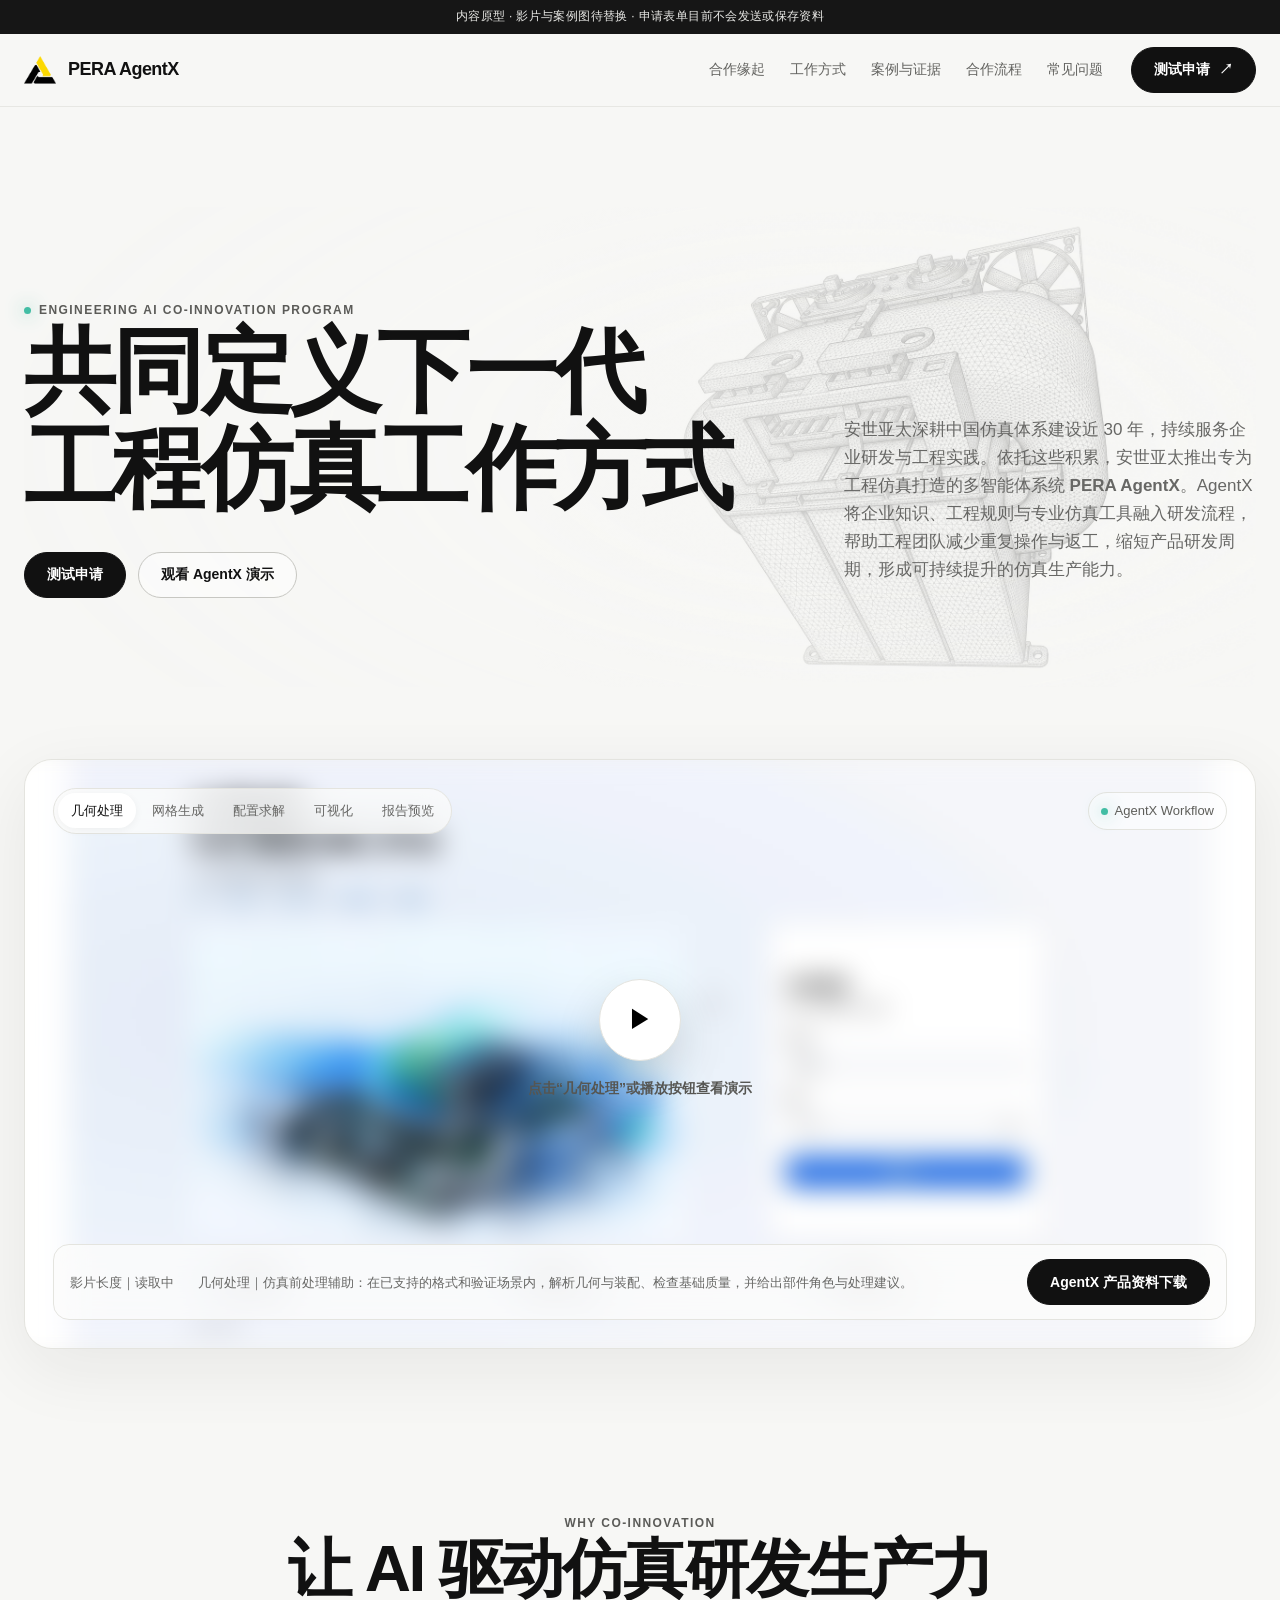
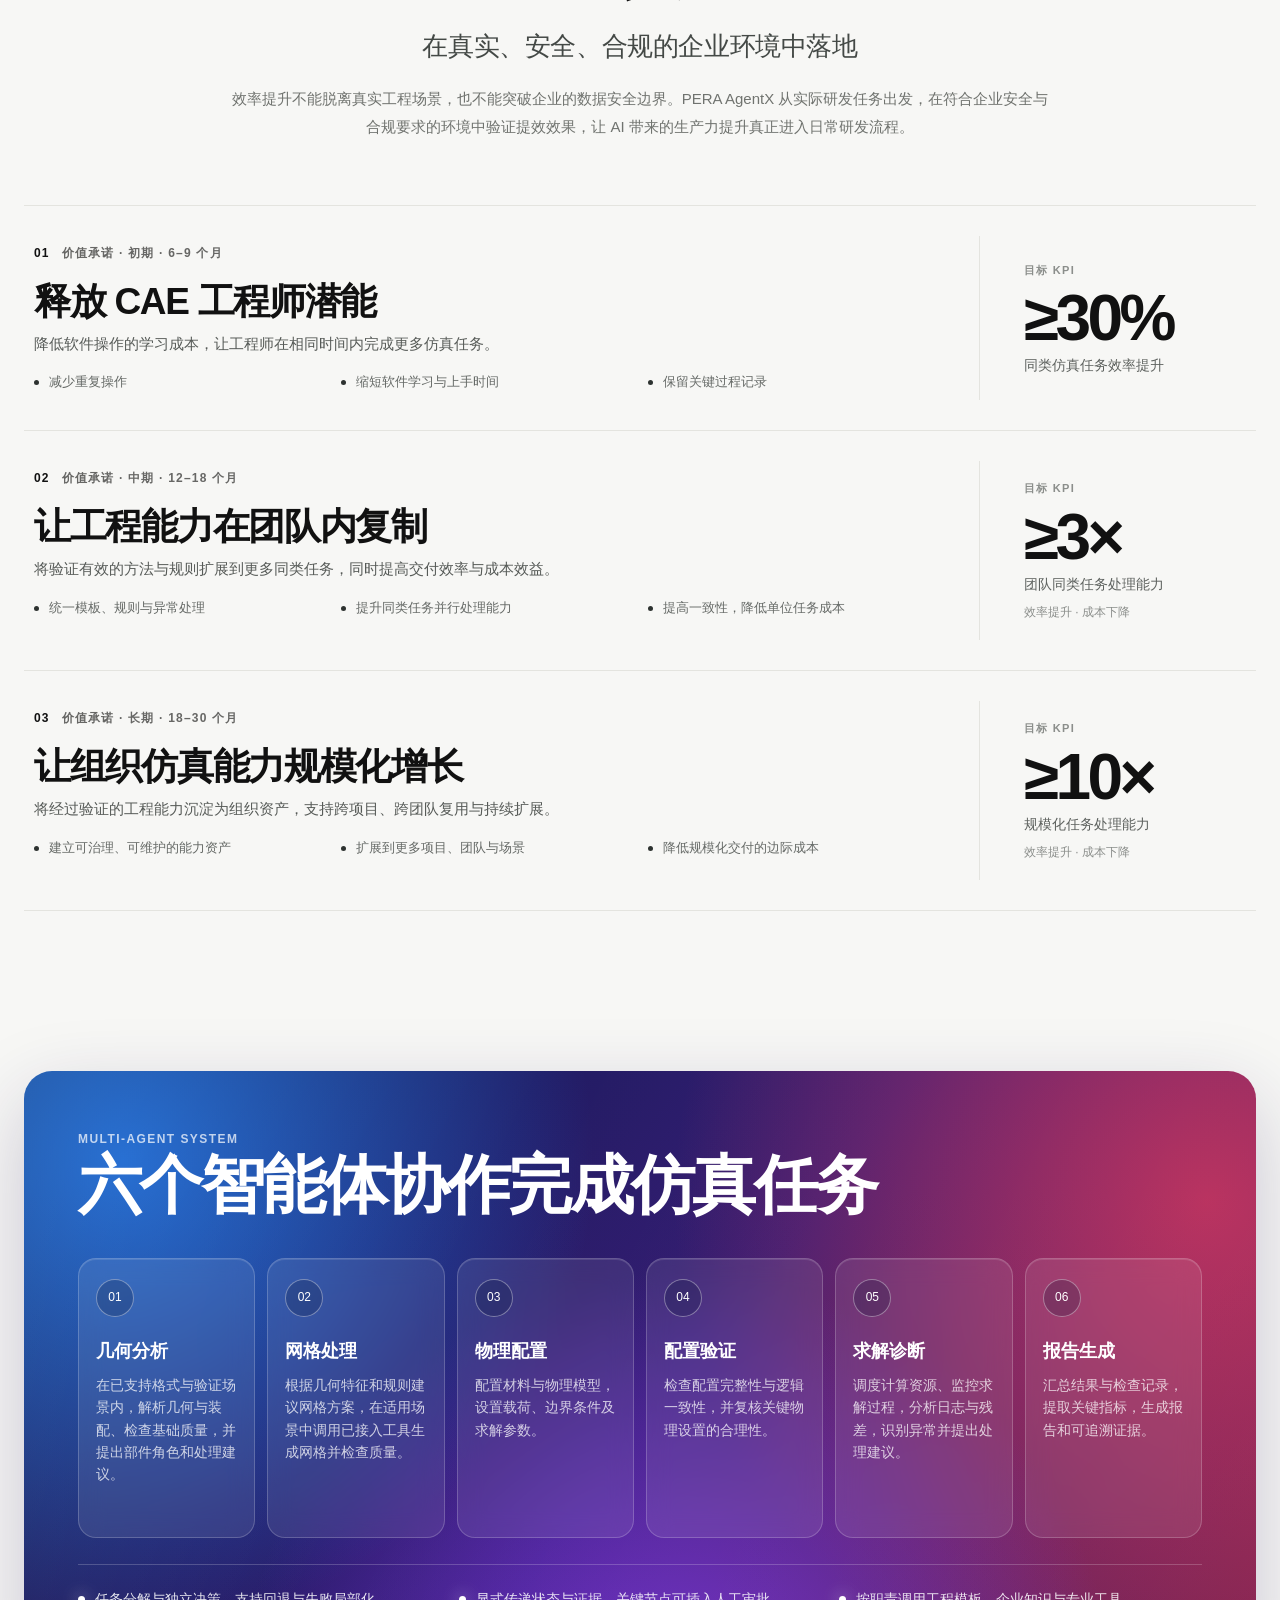
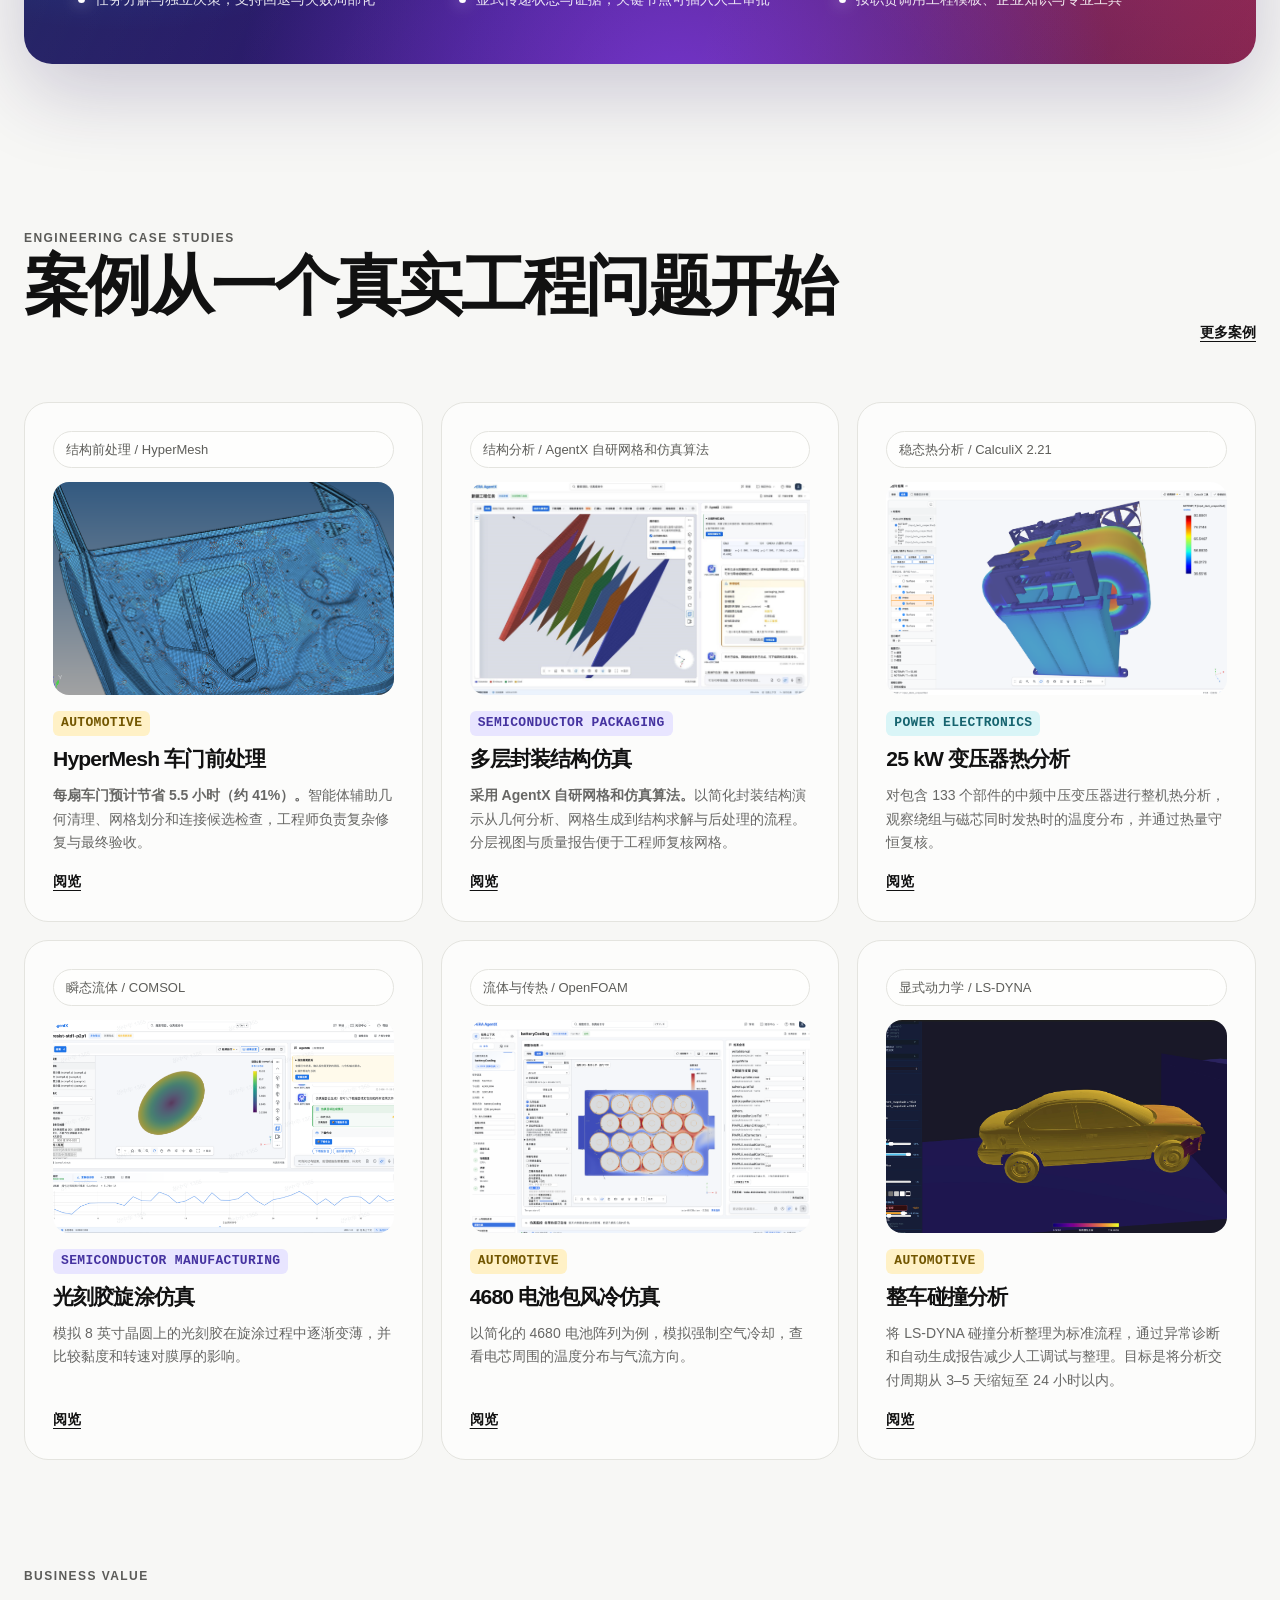
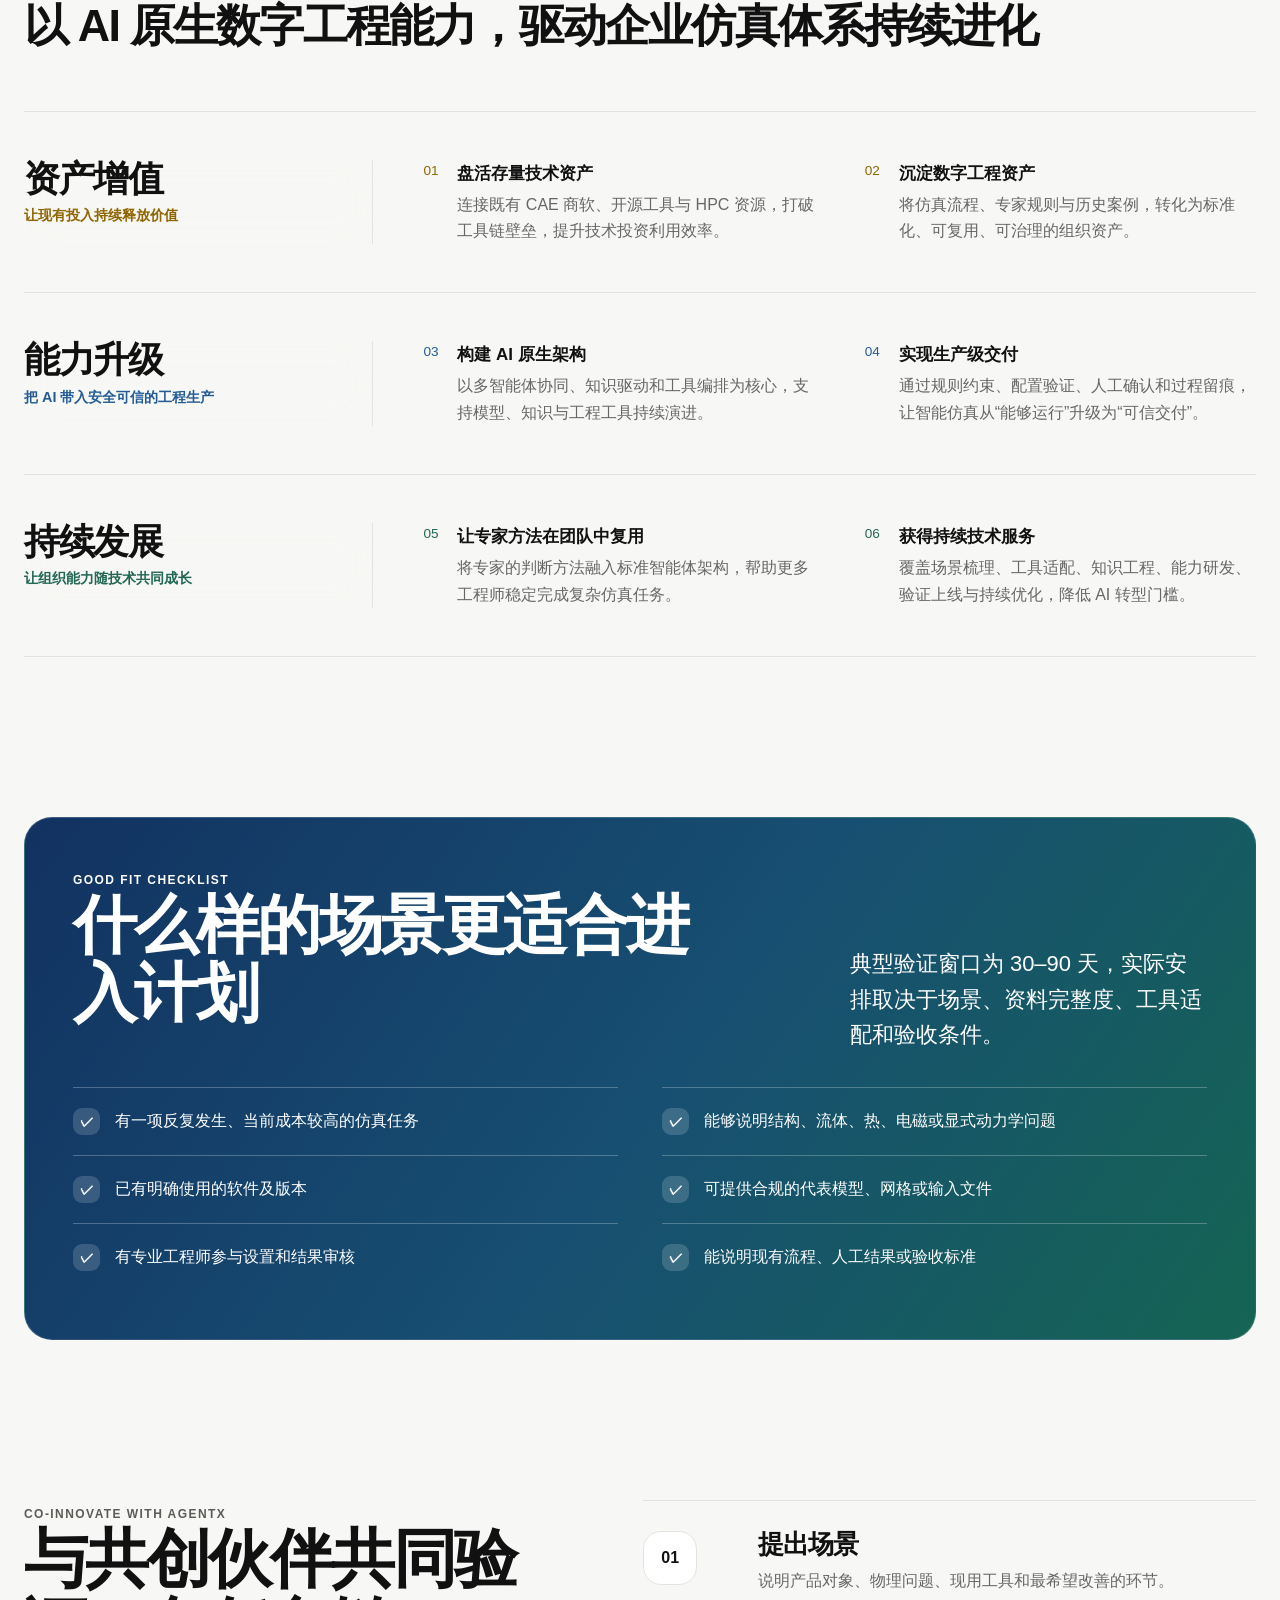
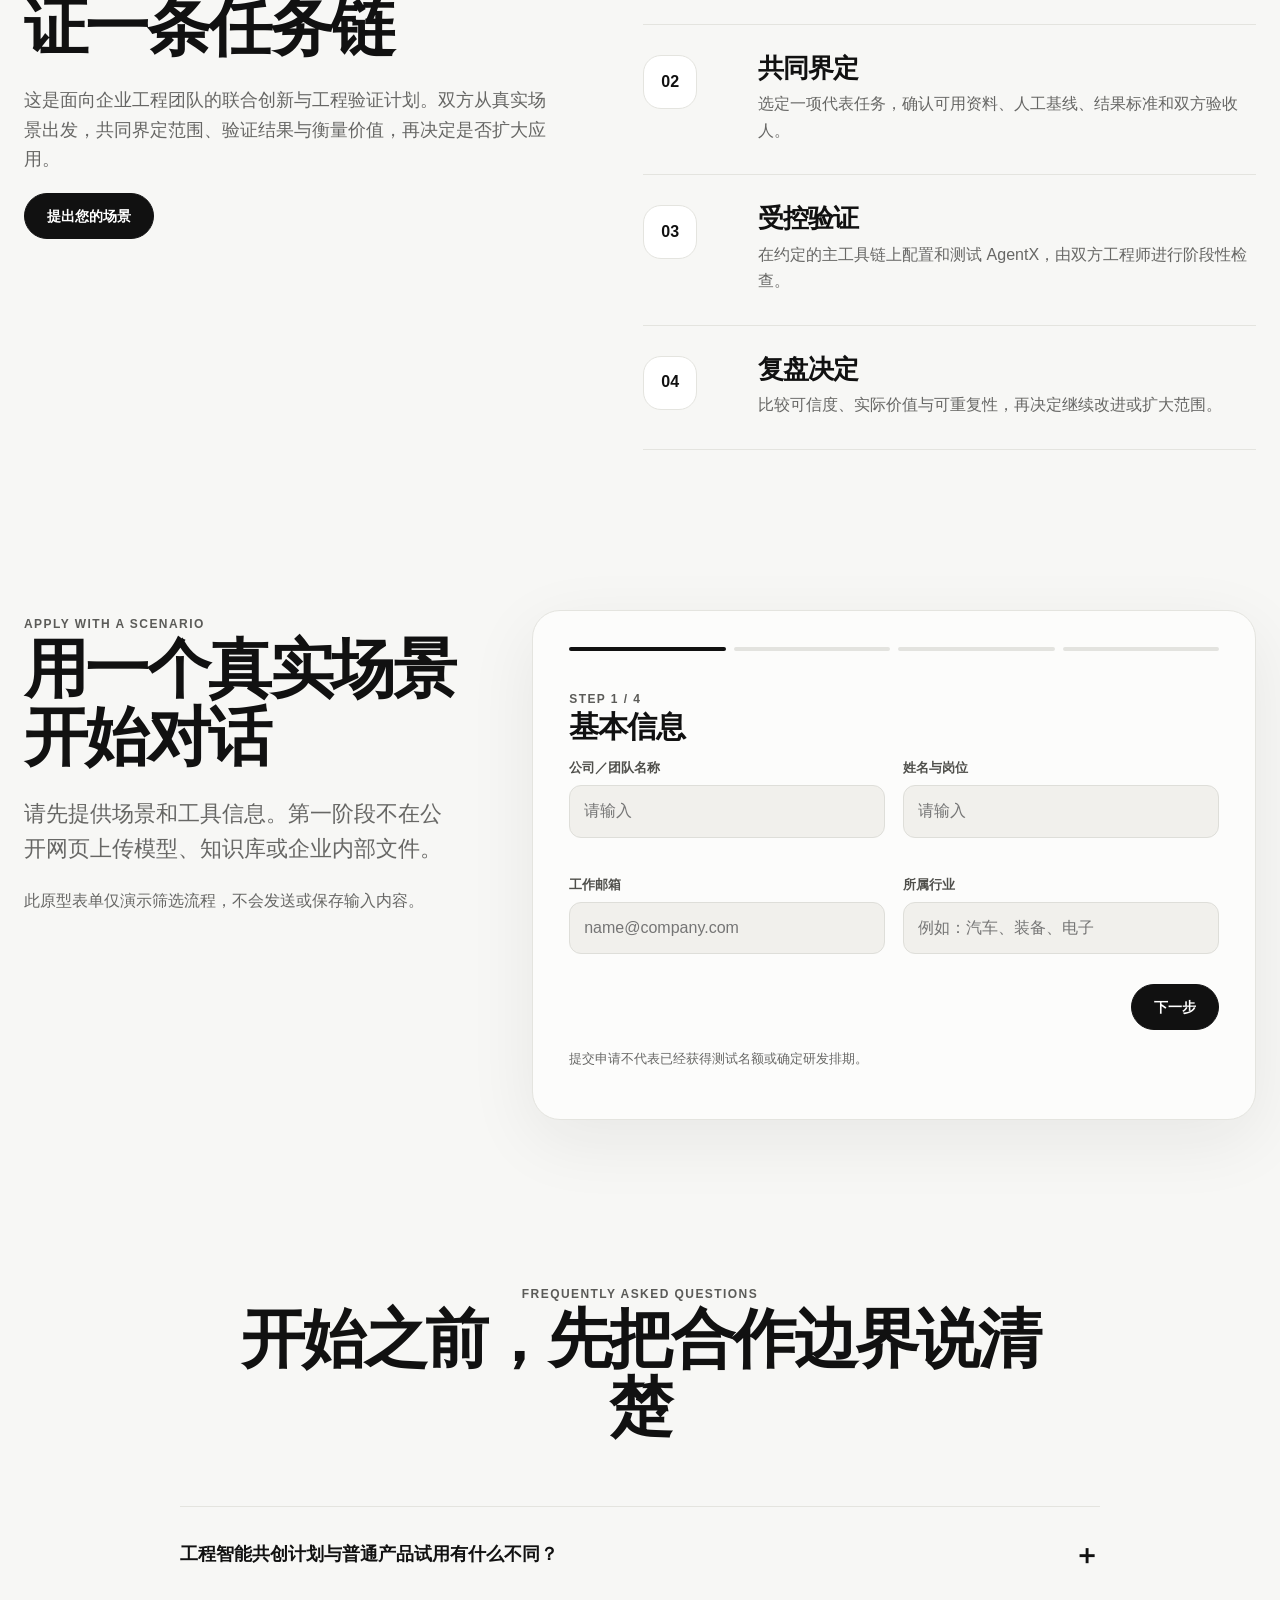
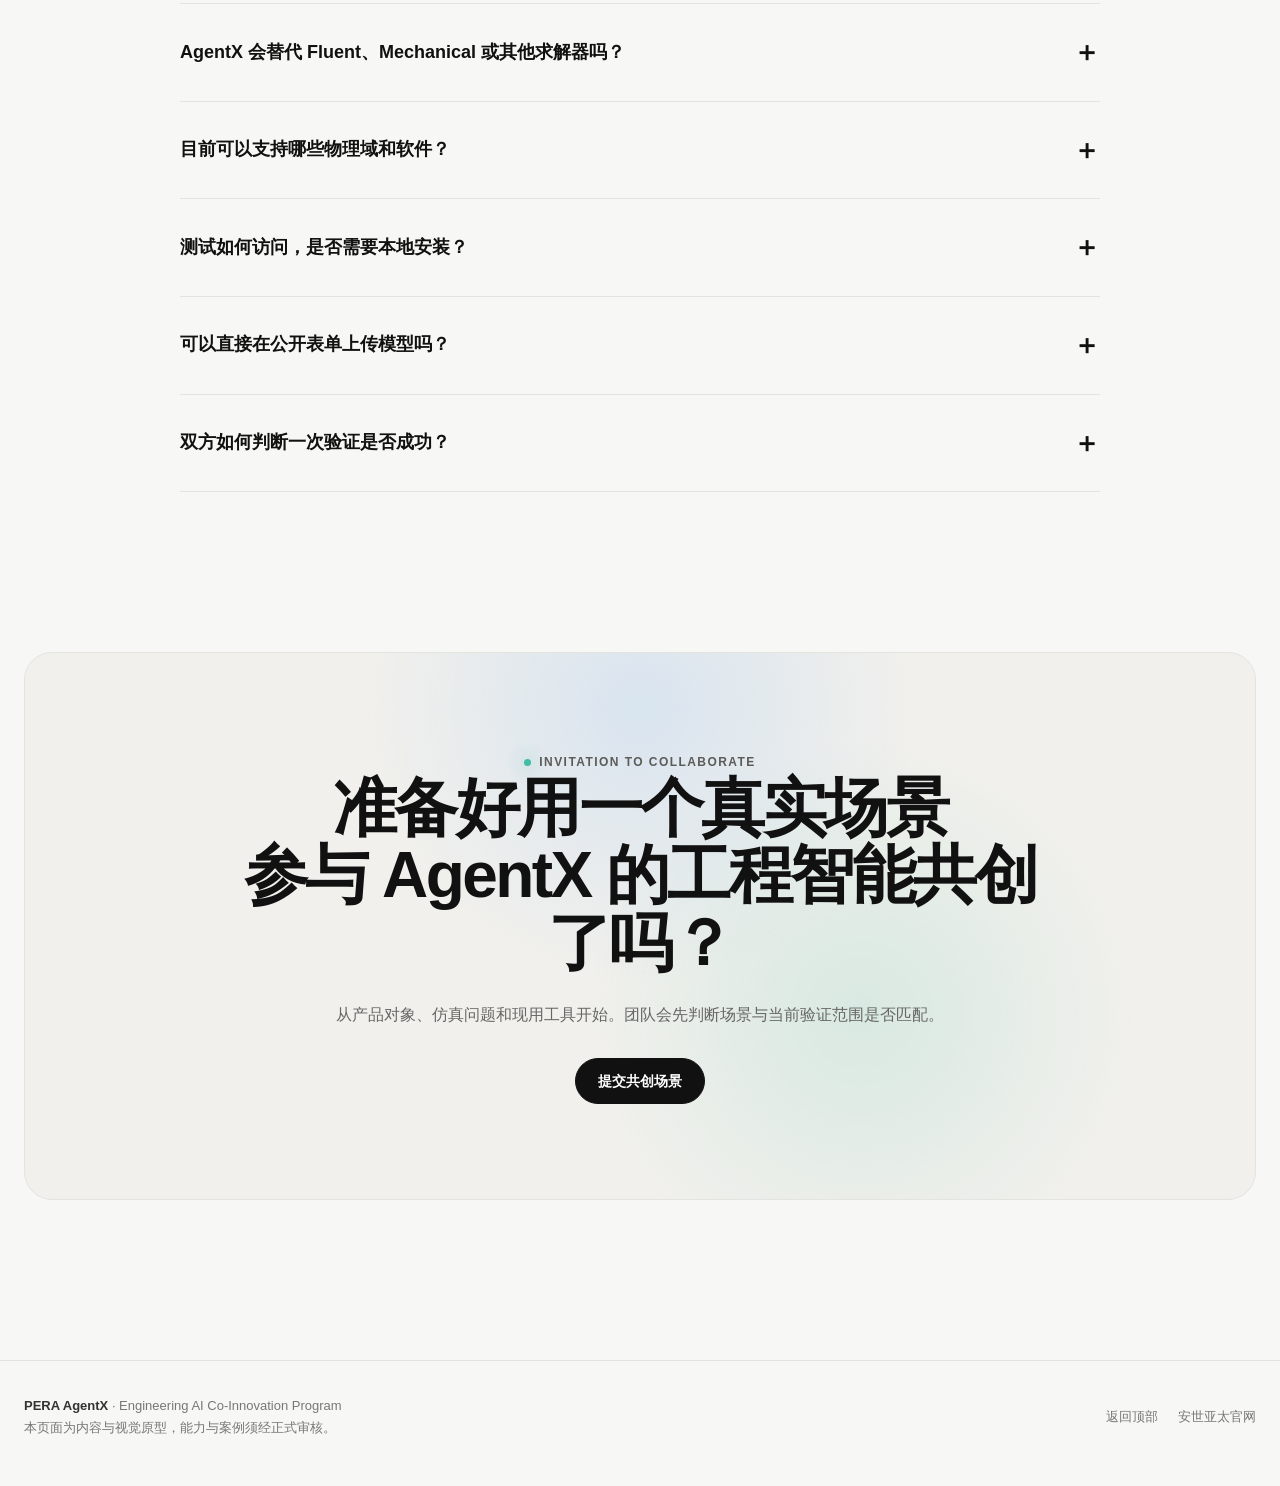
==== commit dde0f0c1: "更新商业价值与场景检查区" ====
--- a/index.html
+++ b/index.html
@@ -7,6 +7,26 @@
   <title>PERA AgentX｜工程智能共创计划</title>
   <link rel="icon" type="image/svg+xml" href="data:image/svg+xml,%3Csvg xmlns='http://www.w3.org/2000/svg' viewBox='0 0 32 32'%3E%3Crect width='32' height='32' rx='9' fill='%23111111'/%3E%3Cpath d='M8 22 15.4 8h2.8L25 22h-4.2l-1.2-2.8h-6.3L12 22H8Zm6.8-6.2h3.4l-1.7-4-1.7 4Z' fill='%23fff'/%3E%3Ccircle cx='24' cy='8' r='3' fill='%235cc8b0'/%3E%3C/svg%3E">
   <style>
+    .engineering-value { margin-top: clamp(56px, 8vw, 104px); scroll-margin-top: 100px; }
+    .engineering-value-intro { margin-bottom: clamp(32px, 5vw, 58px); }
+    .engineering-value-intro h2 { margin: 0; font-size: clamp(1.8rem, 3.5vw, 3rem); line-height: 1.2; text-wrap: balance; }
+    .engineering-value-grid { border-top: 1px solid var(--line); }
+    .engineering-value-group { display: grid; grid-template-columns: minmax(0, 1fr) repeat(2, minmax(0, 1.12fr)); gap: clamp(20px, 4vw, 50px); padding: clamp(26px, 4vw, 48px) 0; border-bottom: 1px solid var(--line); }
+    .engineering-value-group:nth-child(1) { --value-accent: #906600; }
+    .engineering-value-group:nth-child(2) { --value-accent: #245d96; }
+    .engineering-value-group:nth-child(3) { --value-accent: #236855; }
+    .engineering-value-header { position: static; background: transparent; border: 0; border-right: 1px solid var(--line); padding-right: 18px; }
+    .engineering-value-header h3 { font-size: clamp(1.55rem, 3vw, 2.25rem); margin: 0; }
+    .engineering-value-header p { color: var(--value-accent); font-size: .9rem; font-weight: 650; margin: 6px 0 0; }
+    .engineering-value-point { display: grid; grid-template-columns: 1.5em minmax(0, 1fr); gap: 10px; }
+    .engineering-value-point span { color: var(--value-accent); font-size: .85rem; font-variant-numeric: tabular-nums; }
+    .engineering-value-point h4 { font-size: 1.06rem; margin: 0 0 4px; }
+    .engineering-value-point p { font-size: 1rem; color: var(--muted); margin: 0; }
+    @media (max-width: 850px) {
+      .engineering-value-group { grid-template-columns: repeat(2, minmax(0, 1fr)); }
+      .engineering-value-header { grid-column: 1 / -1; border-right: 0; padding-right: 0; }
+    }
+    @media (max-width: 560px) { .engineering-value-group { grid-template-columns: 1fr; } }
     :root {
       --canvas: #f7f7f5;
       --panel: #f1f0ec;
@@ -227,7 +247,10 @@
     .timeline-item h3 { font-size: 26px; margin-bottom: 9px; }
     .timeline-item p { color: var(--muted); margin: 0; }
 
-    .fit-panel { background: var(--panel); border: 1px solid var(--line); border-radius: 28px; padding: 48px; }
+    .fit-panel { background: linear-gradient(125deg, #123261 0%, #174f72 52%, #156453 100%); color: white; border: 1px solid rgb(255 255 255 / .15); border-radius: 28px; padding: 48px; }
+    .fit-panel .eyebrow, .fit-panel .lead { color: white; }
+    .fit-panel .fit-item { border-top-color: rgb(255 255 255 / .25); }
+    .fit-panel .check { background: rgb(255 255 255 / .16); color: white; }
     .fit-list { display: grid; grid-template-columns: 1fr 1fr; gap: 0 44px; margin-top: 35px; }
     .fit-item { padding: 20px 0; border-top: 1px solid #d8d8d3; display: flex; gap: 15px; }
     .check { flex: 0 0 27px; width: 27px; height: 27px; display: grid; place-items: center; background: #dff3ed; color: var(--green-deep); border-radius: 9px; font-size: 14px; font-weight: 800; }
@@ -519,10 +542,45 @@
           <a class="case-link" href="case-vehicle-crash.html" aria-label="阅览整车碰撞分析案例">阅览</a>
         </article>
       </div>
-      <div class="value-bar" aria-label="验证的三项核心判断">
-        <div class="value-item"><b>可信</b><span>产生的结果能否通过工程师审核</span></div>
-        <div class="value-item"><b>有价值</b><span>是否减少真实工作量、等待或返工</span></div>
-        <div class="value-item"><b>可重复</b><span>能力能否复用于同类模型与任务</span></div>
+      <section class="engineering-value" id="engineering-value" aria-label="AgentX 工程价值">
+        <div class="engineering-value-intro">
+          <p class="eyebrow">Business Value</p>
+          <h2>以 AI 原生数字工程能力，驱动企业仿真体系持续进化</h2>
+        </div>
+        <div class="engineering-value-grid">
+          <article class="engineering-value-group">
+            <header class="engineering-value-header"><h3>资产增值</h3><p>让现有投入持续释放价值</p></header>
+            <div class="engineering-value-point"><span>01</span><div><h4>盘活存量技术资产</h4><p>连接既有 CAE 商软、开源工具与 HPC 资源，打破工具链壁垒，提升技术投资利用效率。</p></div></div>
+            <div class="engineering-value-point"><span>02</span><div><h4>沉淀数字工程资产</h4><p>将仿真流程、专家规则与历史案例，转化为标准化、可复用、可治理的组织资产。</p></div></div>
+          </article>
+          <article class="engineering-value-group">
+            <header class="engineering-value-header"><h3>能力升级</h3><p>把 AI 带入安全可信的工程生产</p></header>
+            <div class="engineering-value-point"><span>03</span><div><h4>构建 AI 原生架构</h4><p>以多智能体协同、知识驱动和工具编排为核心，支持模型、知识与工程工具持续演进。</p></div></div>
+            <div class="engineering-value-point"><span>04</span><div><h4>实现生产级交付</h4><p>通过规则约束、配置验证、人工确认和过程留痕，让智能仿真从“能够运行”升级为“可信交付”。</p></div></div>
+          </article>
+          <article class="engineering-value-group">
+            <header class="engineering-value-header"><h3>持续发展</h3><p>让组织能力随技术共同成长</p></header>
+            <div class="engineering-value-point"><span>05</span><div><h4>让专家方法在团队中复用</h4><p>将专家的判断方法融入标准智能体架构，帮助更多工程师稳定完成复杂仿真任务。</p></div></div>
+            <div class="engineering-value-point"><span>06</span><div><h4>获得持续技术服务</h4><p>覆盖场景梳理、工具适配、知识工程、能力研发、验证上线与持续优化，降低 AI 转型门槛。</p></div></div>
+          </article>
+        </div>
+      </section>
+    </section>
+
+    <section class="shell" id="fit">
+      <div class="fit-panel">
+        <div class="section-intro" style="margin-bottom:0">
+          <div><div class="eyebrow">Good fit checklist</div><h2>什么样的场景更适合进入计划</h2></div>
+          <p class="lead">典型验证窗口为 30–90 天，实际安排取决于场景、资料完整度、工具适配和验收条件。</p>
+        </div>
+        <div class="fit-list">
+          <div class="fit-item"><span class="check">✓</span><span>有一项反复发生、当前成本较高的仿真任务</span></div>
+          <div class="fit-item"><span class="check">✓</span><span>能够说明结构、流体、热、电磁或显式动力学问题</span></div>
+          <div class="fit-item"><span class="check">✓</span><span>已有明确使用的软件及版本</span></div>
+          <div class="fit-item"><span class="check">✓</span><span>可提供合规的代表模型、网格或输入文件</span></div>
+          <div class="fit-item"><span class="check">✓</span><span>有专业工程师参与设置和结果审核</span></div>
+          <div class="fit-item"><span class="check">✓</span><span>能说明现有流程、人工结果或验收标准</span></div>
+        </div>
       </div>
     </section>
 
@@ -539,23 +597,6 @@
           <article class="timeline-item"><div class="timeline-number">02</div><div><h3>共同界定</h3><p>选定一项代表任务，确认可用资料、人工基线、结果标准和双方验收人。</p></div></article>
           <article class="timeline-item"><div class="timeline-number">03</div><div><h3>受控验证</h3><p>在约定的主工具链上配置和测试 AgentX，由双方工程师进行阶段性检查。</p></div></article>
           <article class="timeline-item"><div class="timeline-number">04</div><div><h3>复盘决定</h3><p>比较可信度、实际价值与可重复性，再决定继续改进或扩大范围。</p></div></article>
-        </div>
-      </div>
-    </section>
-
-    <section class="shell">
-      <div class="fit-panel">
-        <div class="section-intro" style="margin-bottom:0">
-          <div><div class="eyebrow">Good fit checklist</div><h2>什么样的场景更适合进入计划</h2></div>
-          <p class="lead">典型验证窗口为 30–90 天，实际安排取决于场景、资料完整度、工具适配和验收条件。</p>
-        </div>
-        <div class="fit-list">
-          <div class="fit-item"><span class="check">✓</span><span>有一项反复发生、当前成本较高的仿真任务</span></div>
-          <div class="fit-item"><span class="check">✓</span><span>能够说明结构、流体、热、电磁或显式动力学问题</span></div>
-          <div class="fit-item"><span class="check">✓</span><span>已有明确使用的软件及版本</span></div>
-          <div class="fit-item"><span class="check">✓</span><span>可提供合规的代表模型、网格或输入文件</span></div>
-          <div class="fit-item"><span class="check">✓</span><span>有专业工程师参与设置和结果审核</span></div>
-          <div class="fit-item"><span class="check">✓</span><span>能说明现有流程、人工结果或验收标准</span></div>
         </div>
       </div>
     </section>
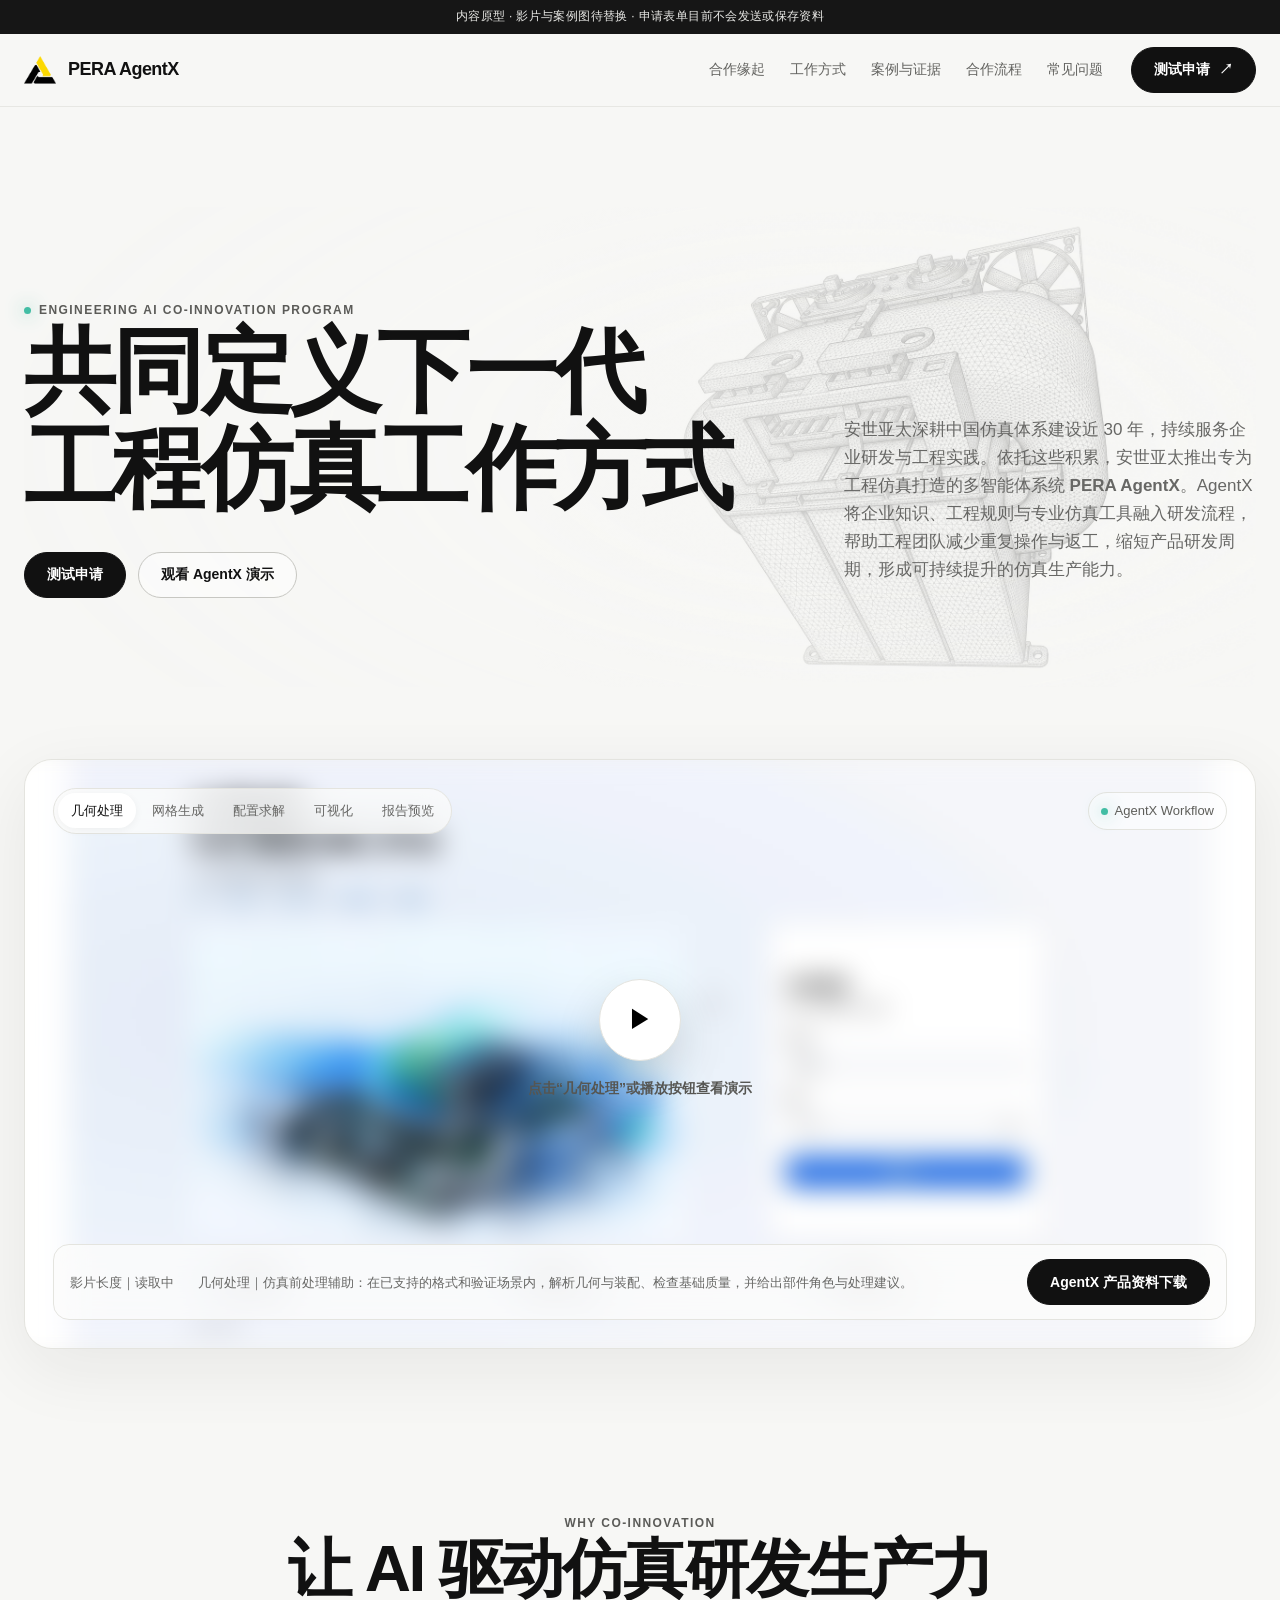
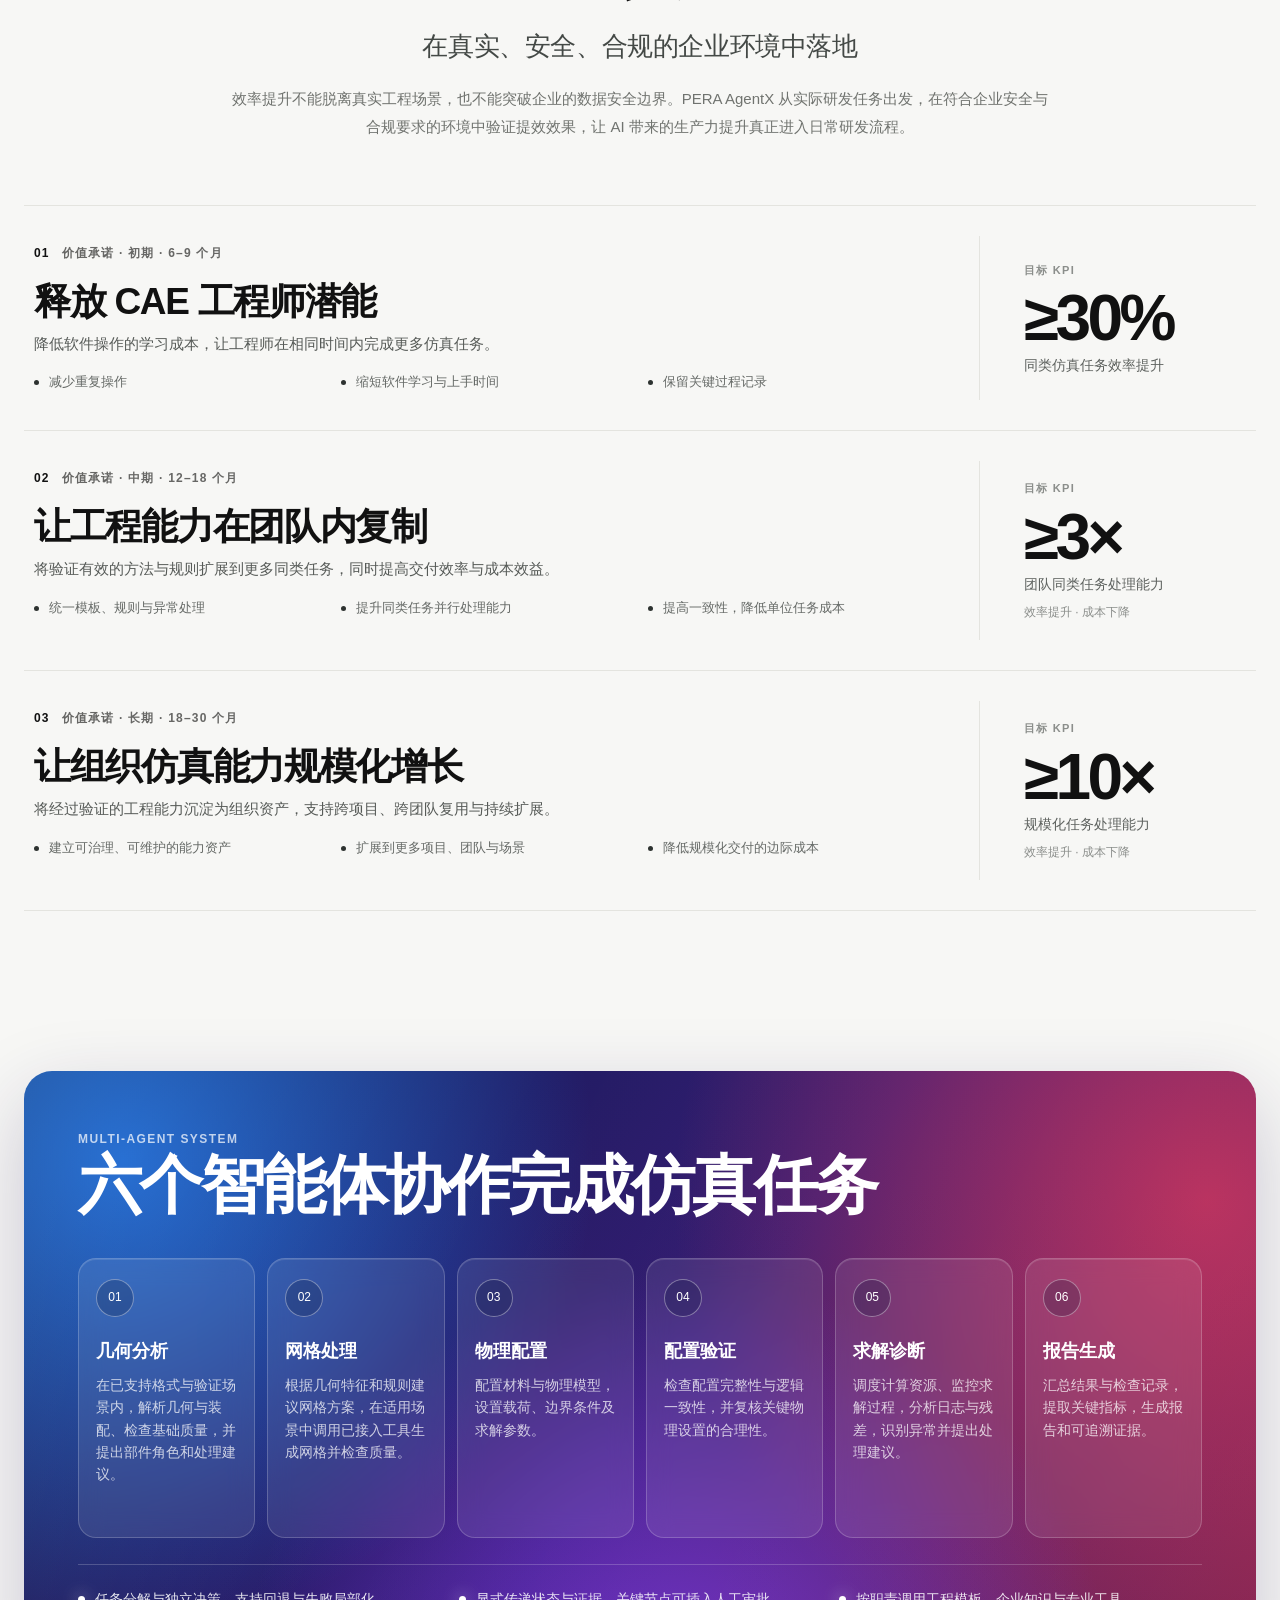
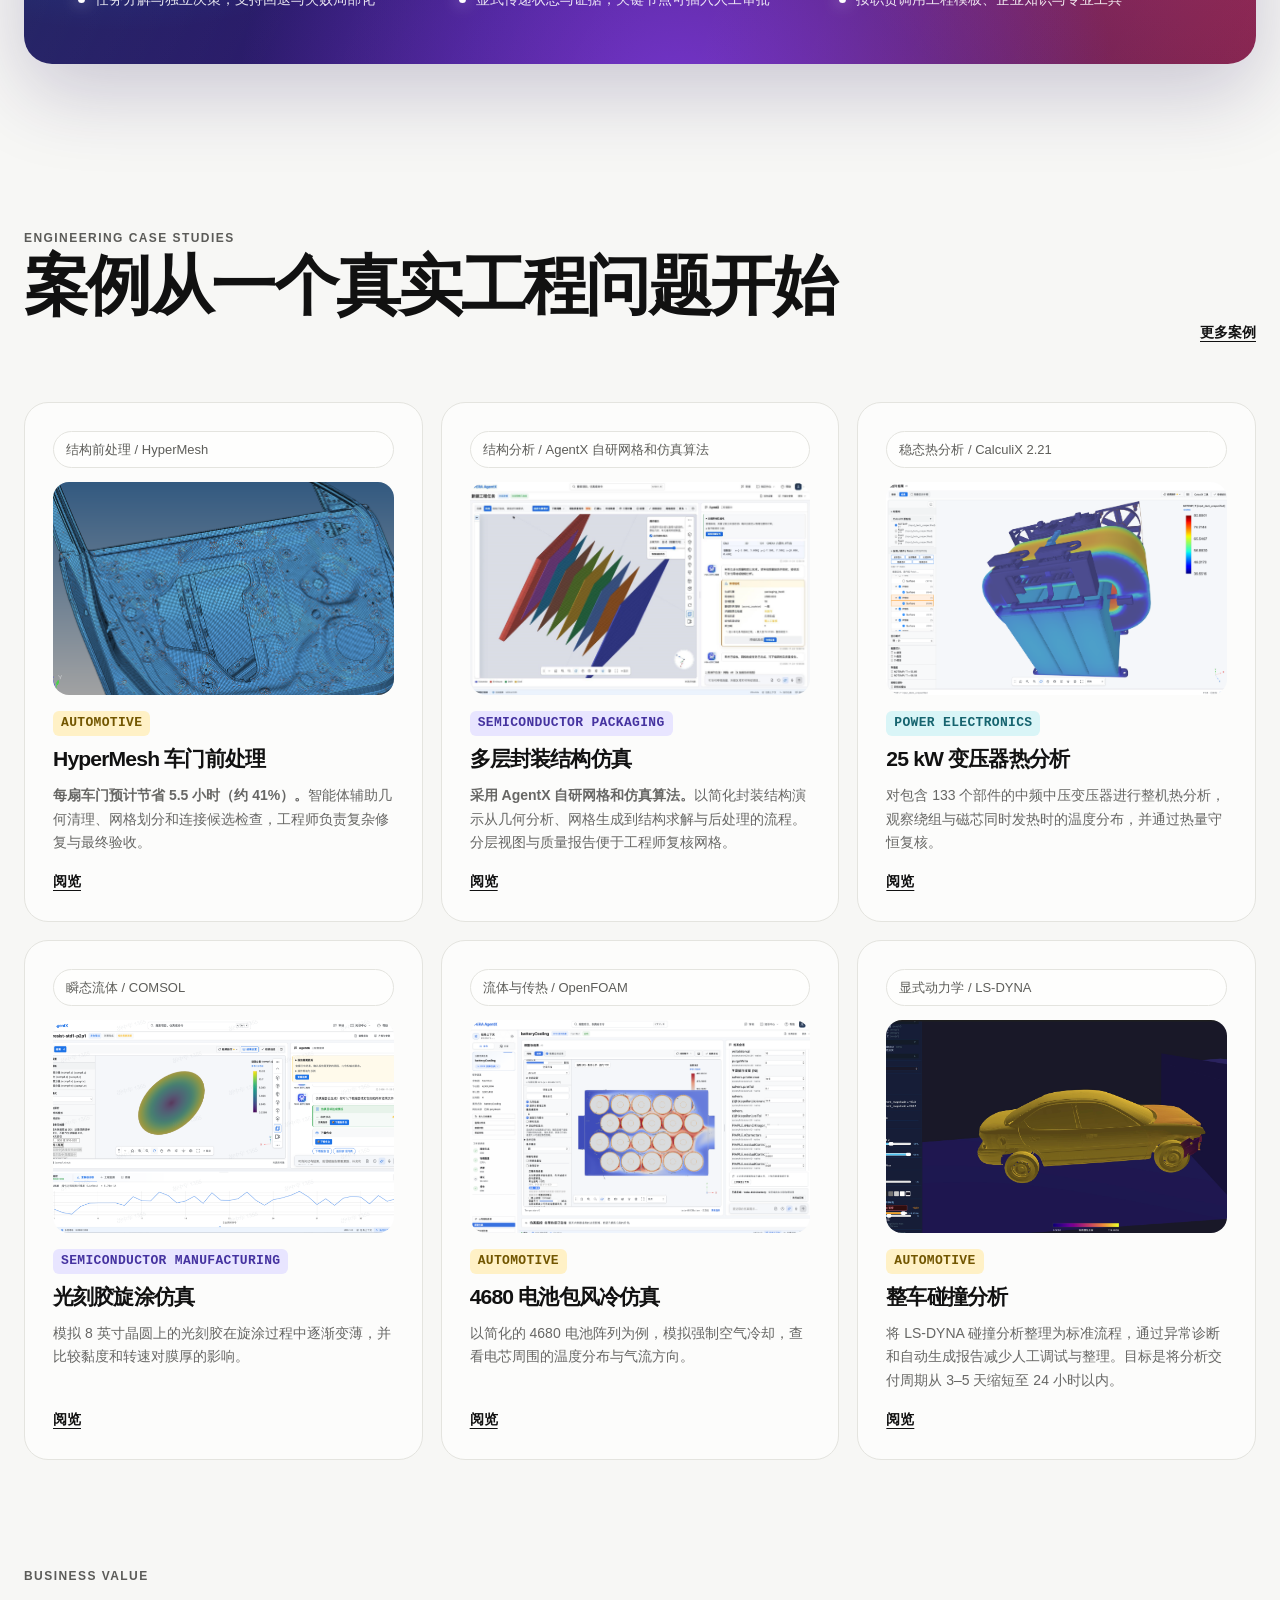
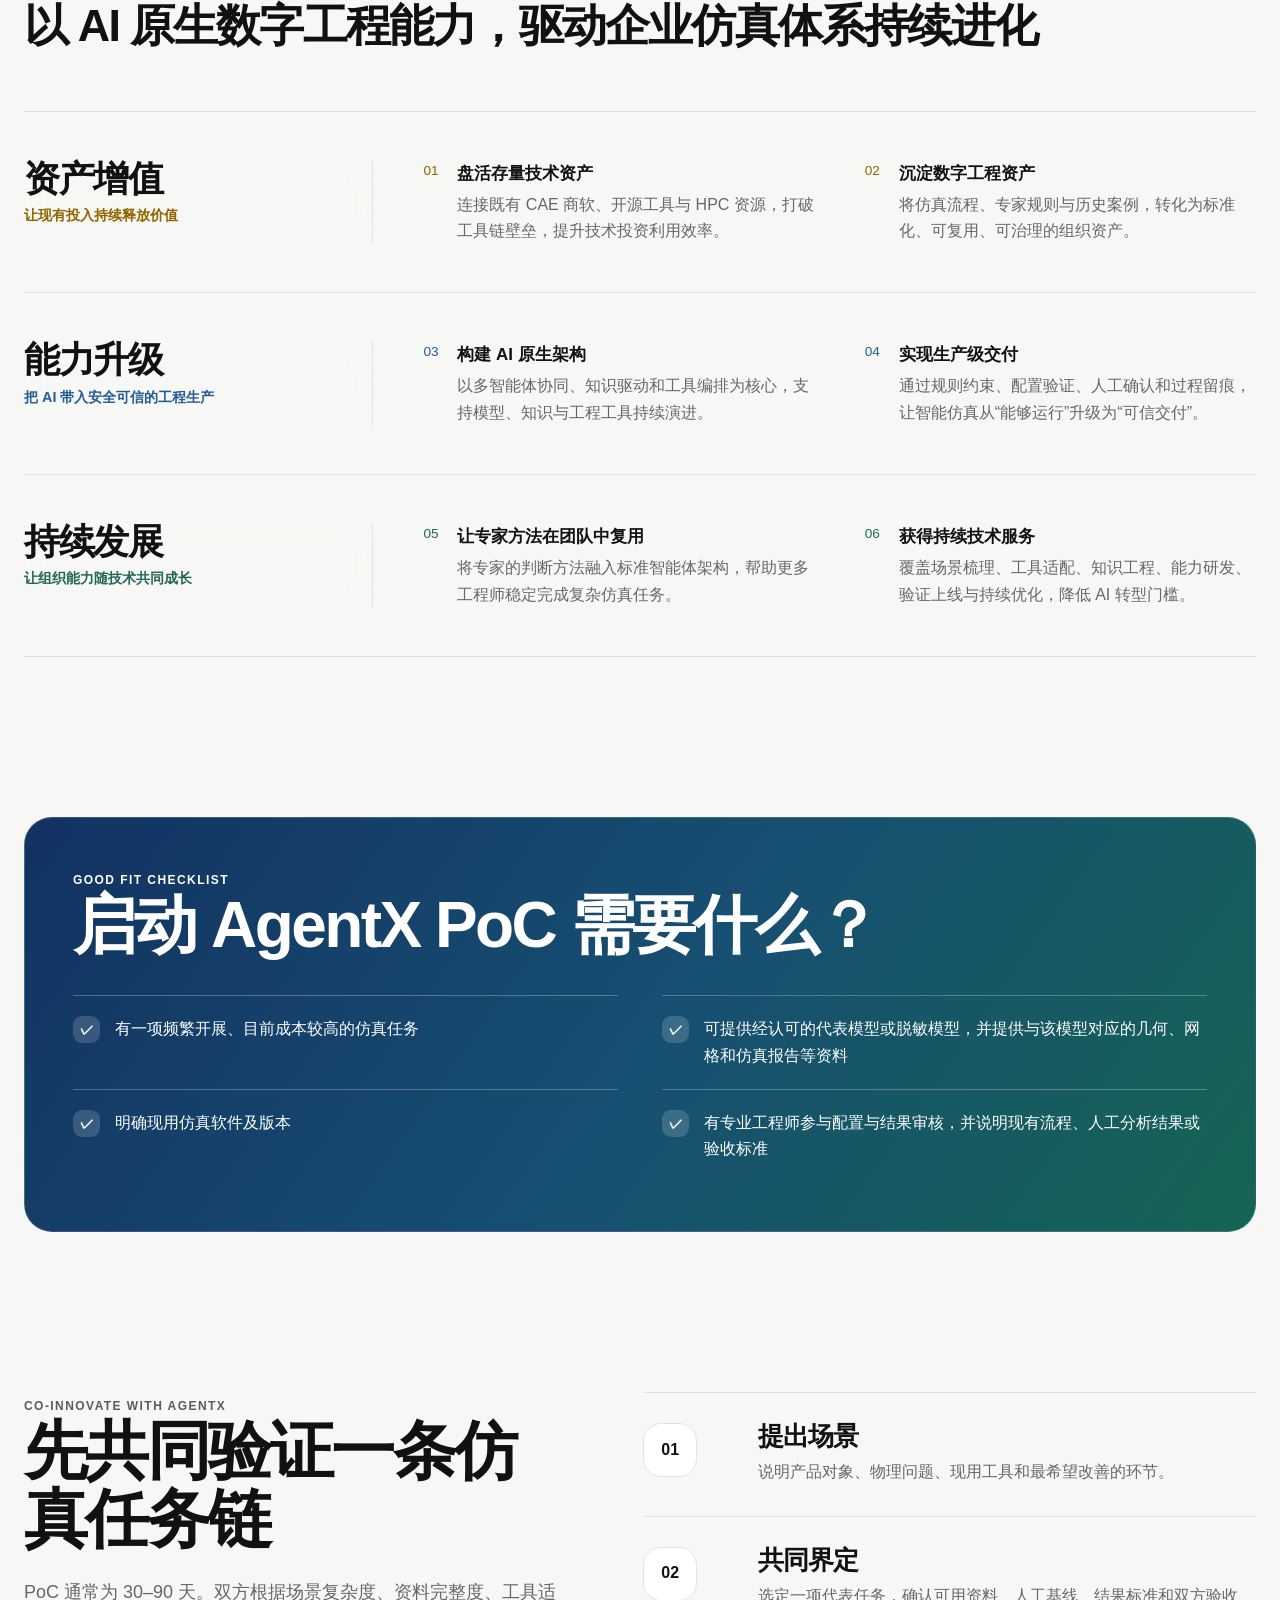
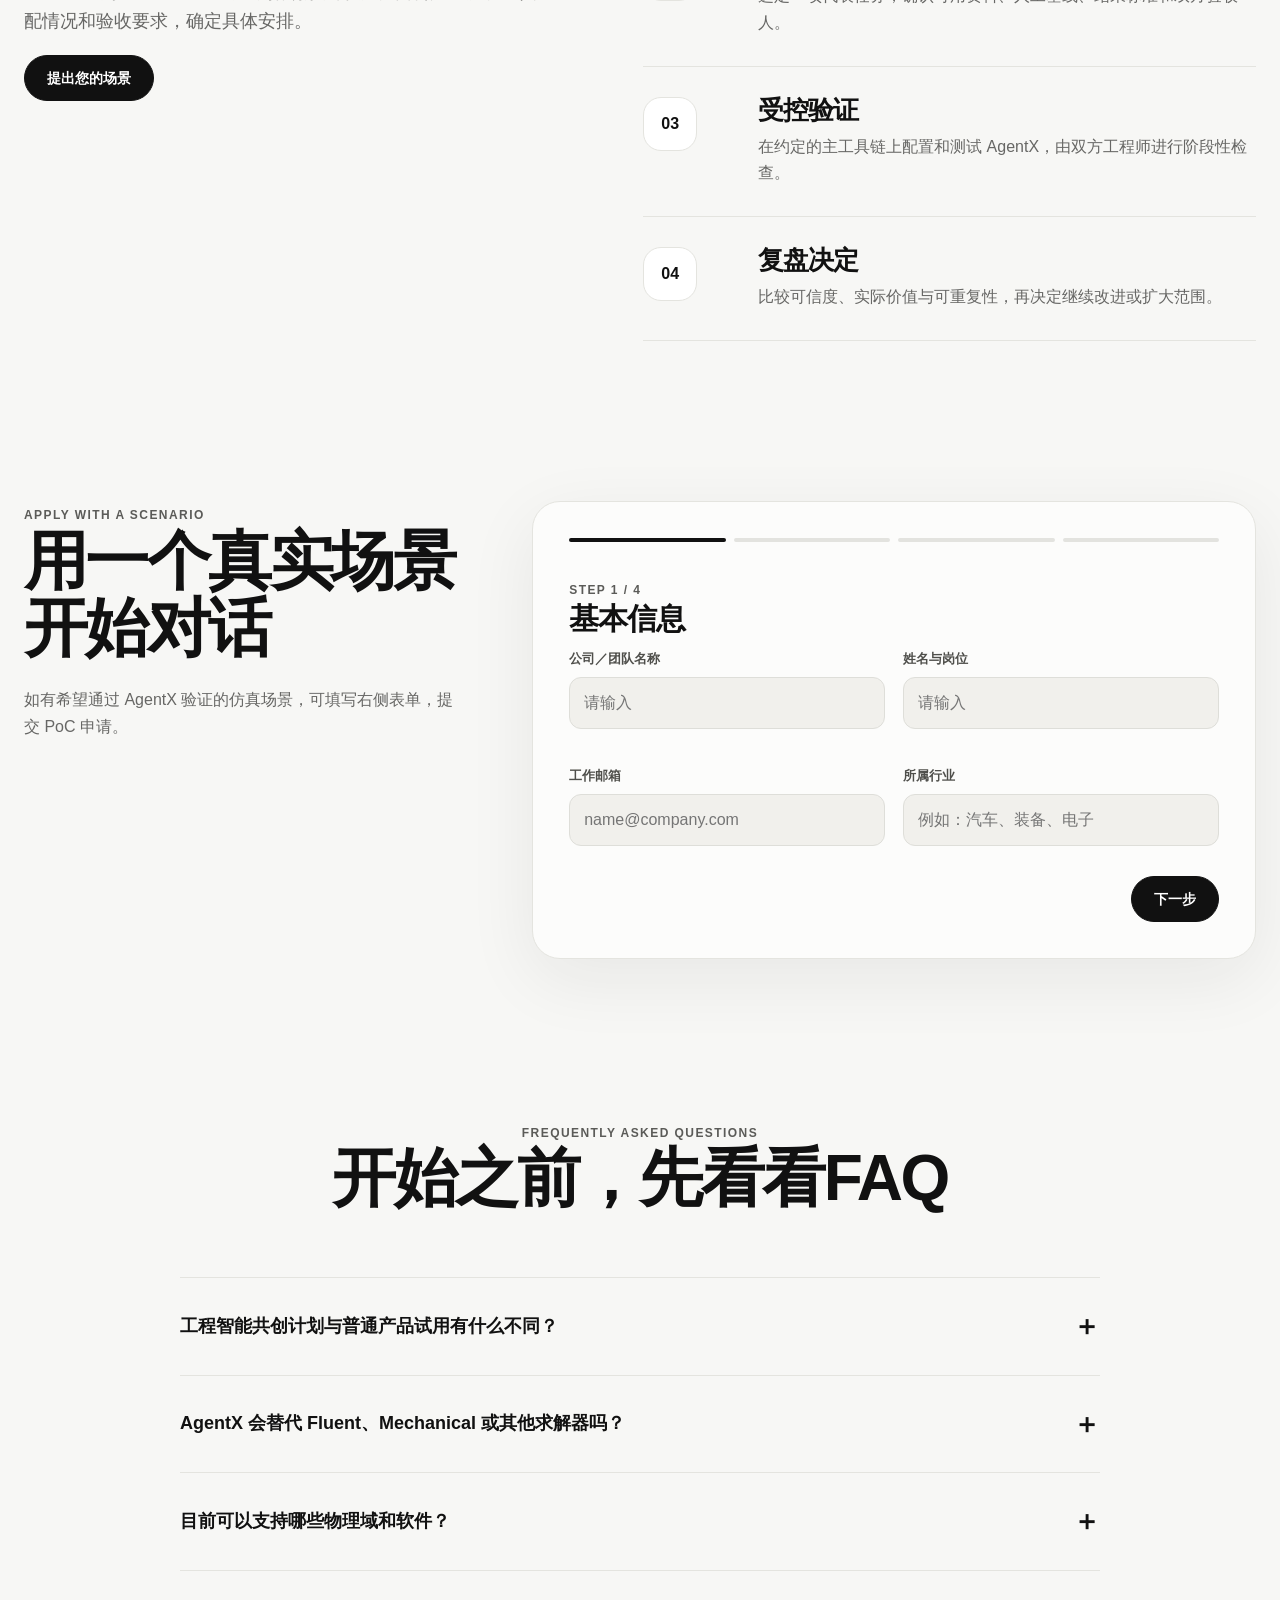
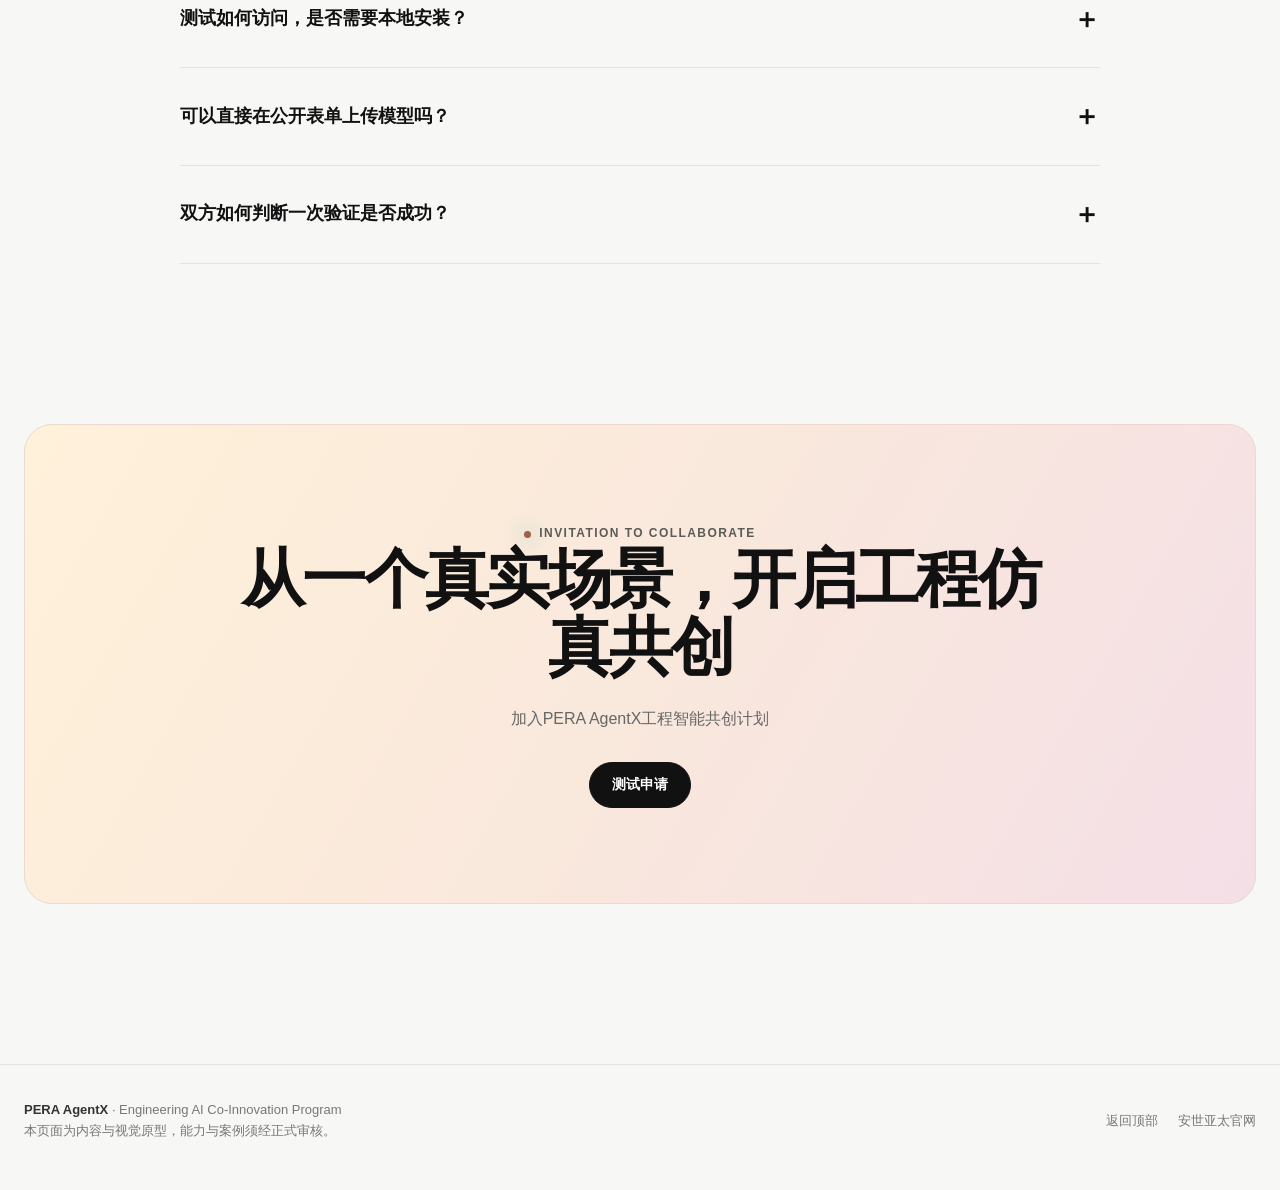
==== commit 47f3e3b3: "更新 PoC 申请流程与官网邀请文案" ====
--- a/index.html
+++ b/index.html
@@ -289,7 +289,8 @@
     .faq-item.open .plus { transform: rotate(45deg); }
     .plus { font-size: 27px; transition: .2s ease; }
 
-    .final-cta { text-align: center; padding: 95px 24px; border: 1px solid var(--line); border-radius: 28px; background: radial-gradient(circle at 50% 10%, rgba(107,174,255,.18), transparent 35%), radial-gradient(circle at 68% 66%, rgba(66,189,164,.14), transparent 30%), var(--panel); }
+    .final-cta { text-align: center; padding: 95px 24px; border: 1px solid #ead9ce; border-radius: 28px; background: linear-gradient(120deg, #fff1da, #f9e8dc 50%, #f4dfe7); }
+    .final-cta .dot { background: #a45e46; }
     .final-cta h2 { max-width: 800px; margin-inline: auto; }
     .final-cta p { max-width: 640px; margin: 0 auto 30px; color: var(--muted); }
     footer { padding: 34px 0 48px; border-top: 1px solid var(--line); }
@@ -569,17 +570,15 @@
 
     <section class="shell" id="fit">
       <div class="fit-panel">
-        <div class="section-intro" style="margin-bottom:0">
-          <div><div class="eyebrow">Good fit checklist</div><h2>什么样的场景更适合进入计划</h2></div>
-          <p class="lead">典型验证窗口为 30–90 天，实际安排取决于场景、资料完整度、工具适配和验收条件。</p>
+        <div>
+          <div class="eyebrow">Good fit checklist</div>
+          <h2>启动 AgentX PoC 需要什么？</h2>
         </div>
         <div class="fit-list">
-          <div class="fit-item"><span class="check">✓</span><span>有一项反复发生、当前成本较高的仿真任务</span></div>
-          <div class="fit-item"><span class="check">✓</span><span>能够说明结构、流体、热、电磁或显式动力学问题</span></div>
-          <div class="fit-item"><span class="check">✓</span><span>已有明确使用的软件及版本</span></div>
-          <div class="fit-item"><span class="check">✓</span><span>可提供合规的代表模型、网格或输入文件</span></div>
-          <div class="fit-item"><span class="check">✓</span><span>有专业工程师参与设置和结果审核</span></div>
-          <div class="fit-item"><span class="check">✓</span><span>能说明现有流程、人工结果或验收标准</span></div>
+          <div class="fit-item"><span class="check">✓</span><span>有一项频繁开展、目前成本较高的仿真任务</span></div>
+          <div class="fit-item"><span class="check">✓</span><span>可提供经认可的代表模型或脱敏模型，并提供与该模型对应的几何、网格和仿真报告等资料</span></div>
+          <div class="fit-item"><span class="check">✓</span><span>明确现用仿真软件及版本</span></div>
+          <div class="fit-item"><span class="check">✓</span><span>有专业工程师参与配置与结果审核，并说明现有流程、人工分析结果或验收标准</span></div>
         </div>
       </div>
     </section>
@@ -588,8 +587,8 @@
       <div class="partner-grid">
         <div class="partner-sticky">
           <div class="eyebrow">Co-innovate with AgentX</div>
-          <h2>与共创伙伴共同验证一条任务链</h2>
-          <p>这是面向企业工程团队的联合创新与工程验证计划。双方从真实场景出发，共同界定范围、验证结果与衡量价值，再决定是否扩大应用。</p>
+          <h2>先共同验证一条仿真任务链</h2>
+          <p>PoC 通常为 30–90 天。双方根据场景复杂度、资料完整度、工具适配情况和验收要求，确定具体安排。</p>
           <a class="btn btn-primary" href="#apply">提出您的场景</a>
         </div>
         <div class="timeline">
@@ -606,8 +605,7 @@
         <div class="application-copy">
           <div class="eyebrow">Apply with a scenario</div>
           <h2>用一个真实场景开始对话</h2>
-          <p class="lead">请先提供场景和工具信息。第一阶段不在公开网页上传模型、知识库或企业内部文件。</p>
-          <p class="muted">此原型表单仅演示筛选流程，不会发送或保存输入内容。</p>
+          <p class="muted">如有希望通过 AgentX 验证的仿真场景，可填写右侧表单，提交 PoC 申请。</p>
         </div>
         <form class="form-card" id="partner-form" novalidate>
           <div class="progress" aria-label="申请进度"><span class="active"></span><span></span><span></span><span></span></div>
@@ -649,8 +647,6 @@
             <span class="eyebrow">Step 4 / 4</span><h3>验证条件</h3>
             <div class="field-grid">
               <div class="field"><label for="model">代表模型或输入文件</label><select id="model"><option>可以提供脱敏资料</option><option>需要进一步确认</option><option>暂时无法提供</option></select></div>
-              <div class="field"><label for="baseline">人工结果或流程基线</label><select id="baseline"><option>已有可比较基线</option><option>可以共同建立</option><option>目前没有</option></select></div>
-              <div class="field"><label for="reviewer">工程师参与审核</label><select id="reviewer"><option>已有明确审核人</option><option>可以安排</option><option>尚未确定</option></select></div>
               <div class="field"><label for="timing">期望开始时间</label><input id="timing" placeholder="例如：未来 1–3 个月"></div>
               <div class="field full"><label for="note">补充说明</label><textarea id="note" placeholder="您希望 AgentX 帮助改善什么？"></textarea></div>
             </div>
@@ -666,13 +662,12 @@
             <button class="btn btn-secondary" type="button" id="prev-step" style="visibility:hidden">上一步</button>
             <button class="btn btn-primary" type="button" id="next-step">下一步</button>
           </div>
-          <p class="form-note">提交申请不代表已经获得测试名额或确定研发排期。</p>
         </form>
       </div>
     </section>
 
     <section class="shell" id="faq">
-      <div class="center-intro"><div class="eyebrow">Frequently asked questions</div><h2>开始之前，先把合作边界说清楚</h2></div>
+      <div class="center-intro"><div class="eyebrow">Frequently asked questions</div><h2>开始之前，先看看FAQ</h2></div>
       <div class="faq">
         <div class="faq-item"><button type="button" aria-expanded="false">工程智能共创计划与普通产品试用有什么不同？<span class="plus">＋</span></button><div class="answer">共创伙伴围绕一项真实任务与 AgentX 团队共同界定、验证和复盘，需要提供工程资料、人工基线和专业审核。这不是开放注册后的通用软件体验。</div></div>
         <div class="faq-item"><button type="button" aria-expanded="false">AgentX 会替代 Fluent、Mechanical 或其他求解器吗？<span class="plus">＋</span></button><div class="answer">不会。专业计算仍由选定的 CAE 工具完成。AgentX 协助理解任务、准备和核对配置、调用工具、记录过程并整理结果。</div></div>
@@ -686,9 +681,9 @@
     <section class="shell">
       <div class="final-cta">
         <div class="eyebrow"><span class="dot"></span> Invitation to collaborate</div>
-        <h2>准备好用一个真实场景<br>参与 AgentX 的工程智能共创了吗？</h2>
-        <p>从产品对象、仿真问题和现用工具开始。团队会先判断场景与当前验证范围是否匹配。</p>
-        <a class="btn btn-primary" href="#apply">提交共创场景</a>
+        <h2>从一个真实场景，开启工程仿真共创</h2>
+        <p>加入PERA AgentX工程智能共创计划</p>
+        <a class="btn btn-primary" href="#apply">测试申请</a>
       </div>
     </section>
   </main>
@@ -851,7 +846,7 @@
       steps.forEach((step, i) => step.classList.toggle('active', i === current));
       progress.forEach((bar, i) => bar.classList.toggle('active', i <= current));
       prev.style.visibility = current === 0 ? 'hidden' : 'visible';
-      next.textContent = current === steps.length - 1 ? '完成演示申请' : '下一步';
+      next.textContent = current === steps.length - 1 ? '提交申请' : '下一步';
     }
     prev.addEventListener('click', () => showStep(current - 1));
     next.addEventListener('click', () => {
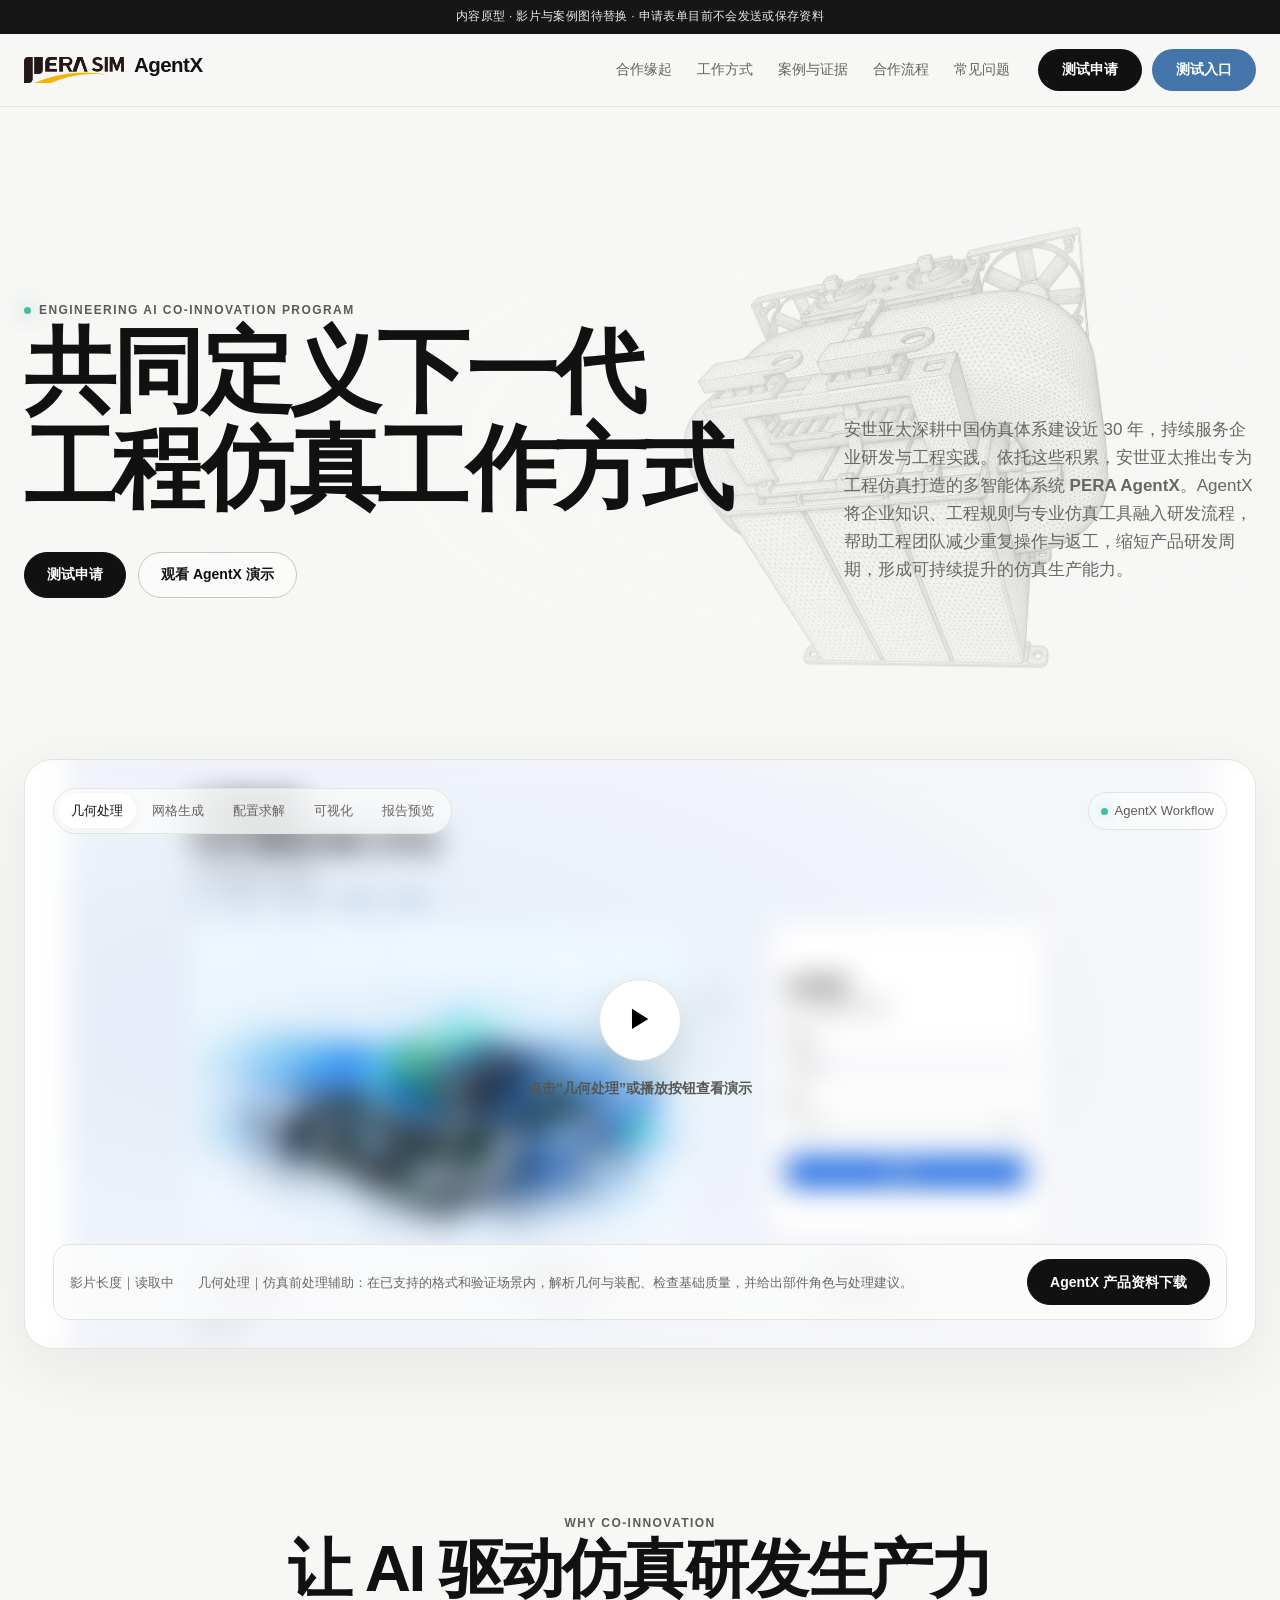
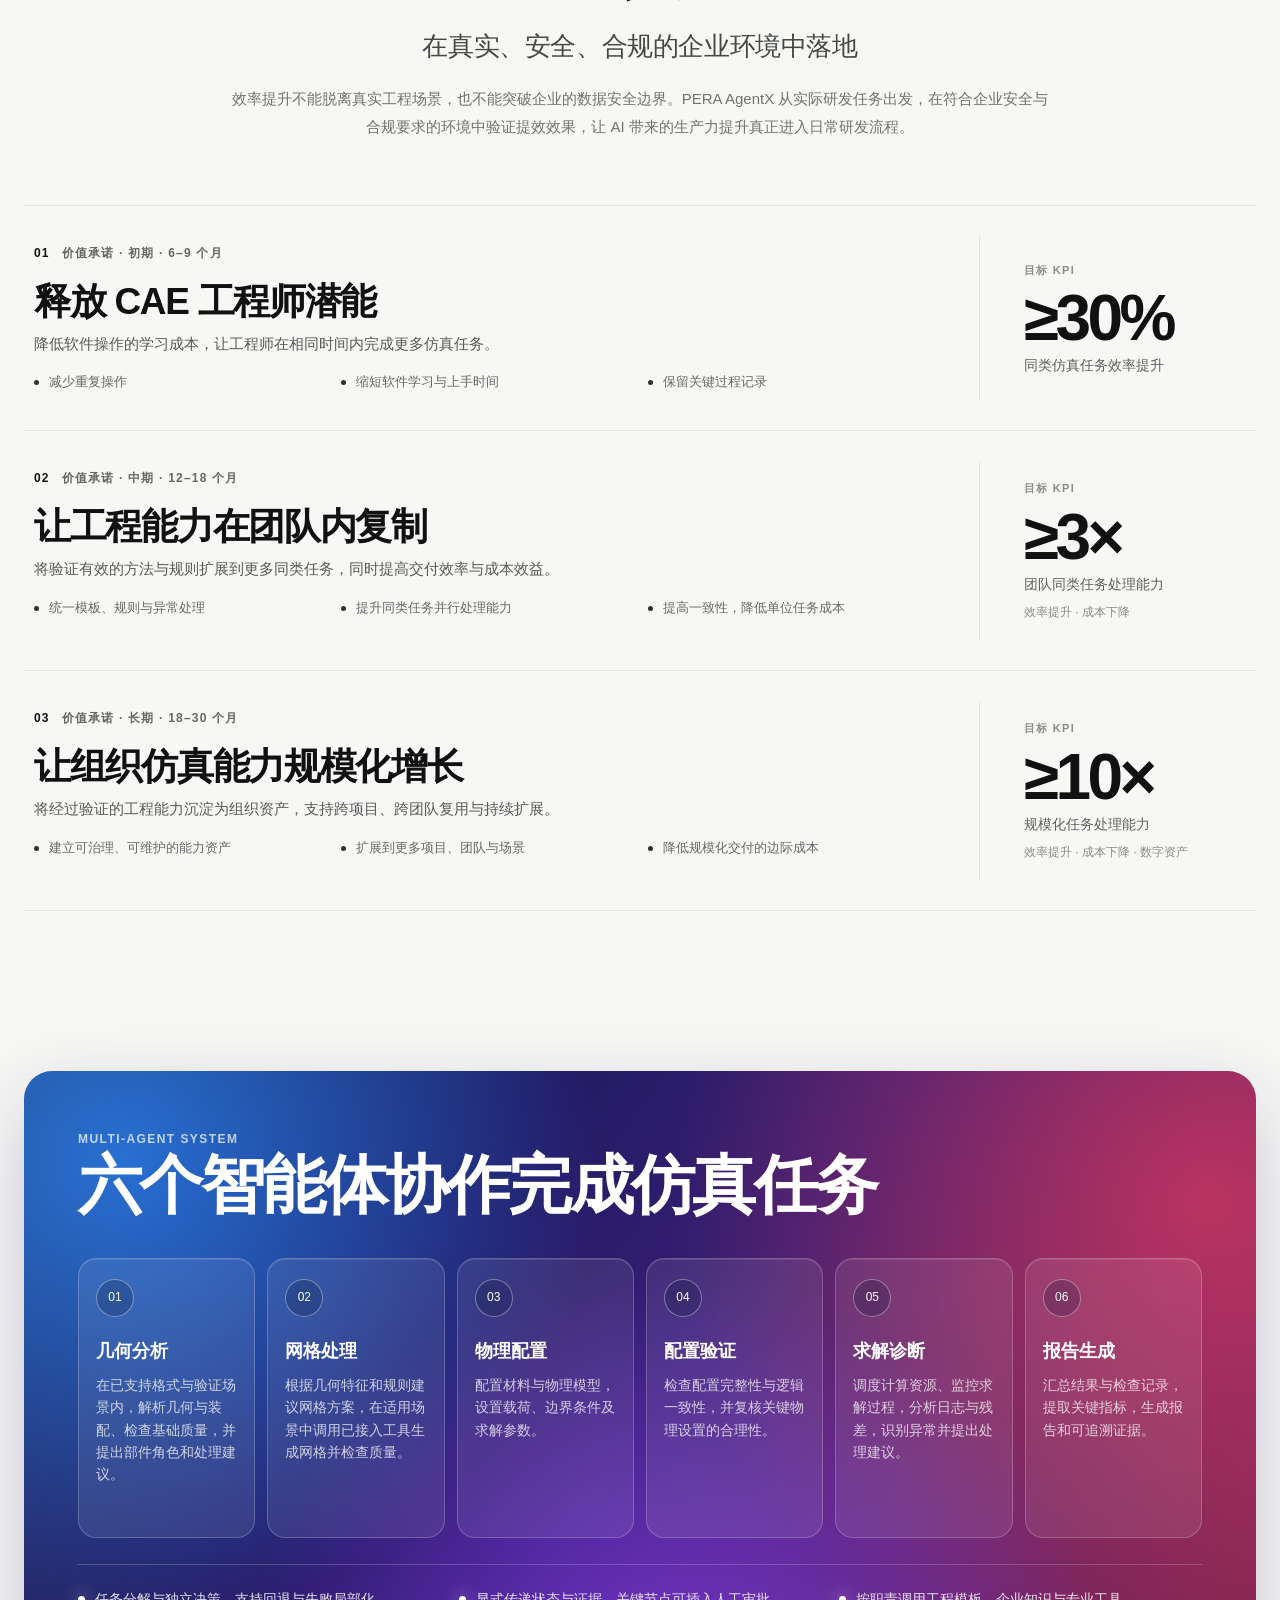
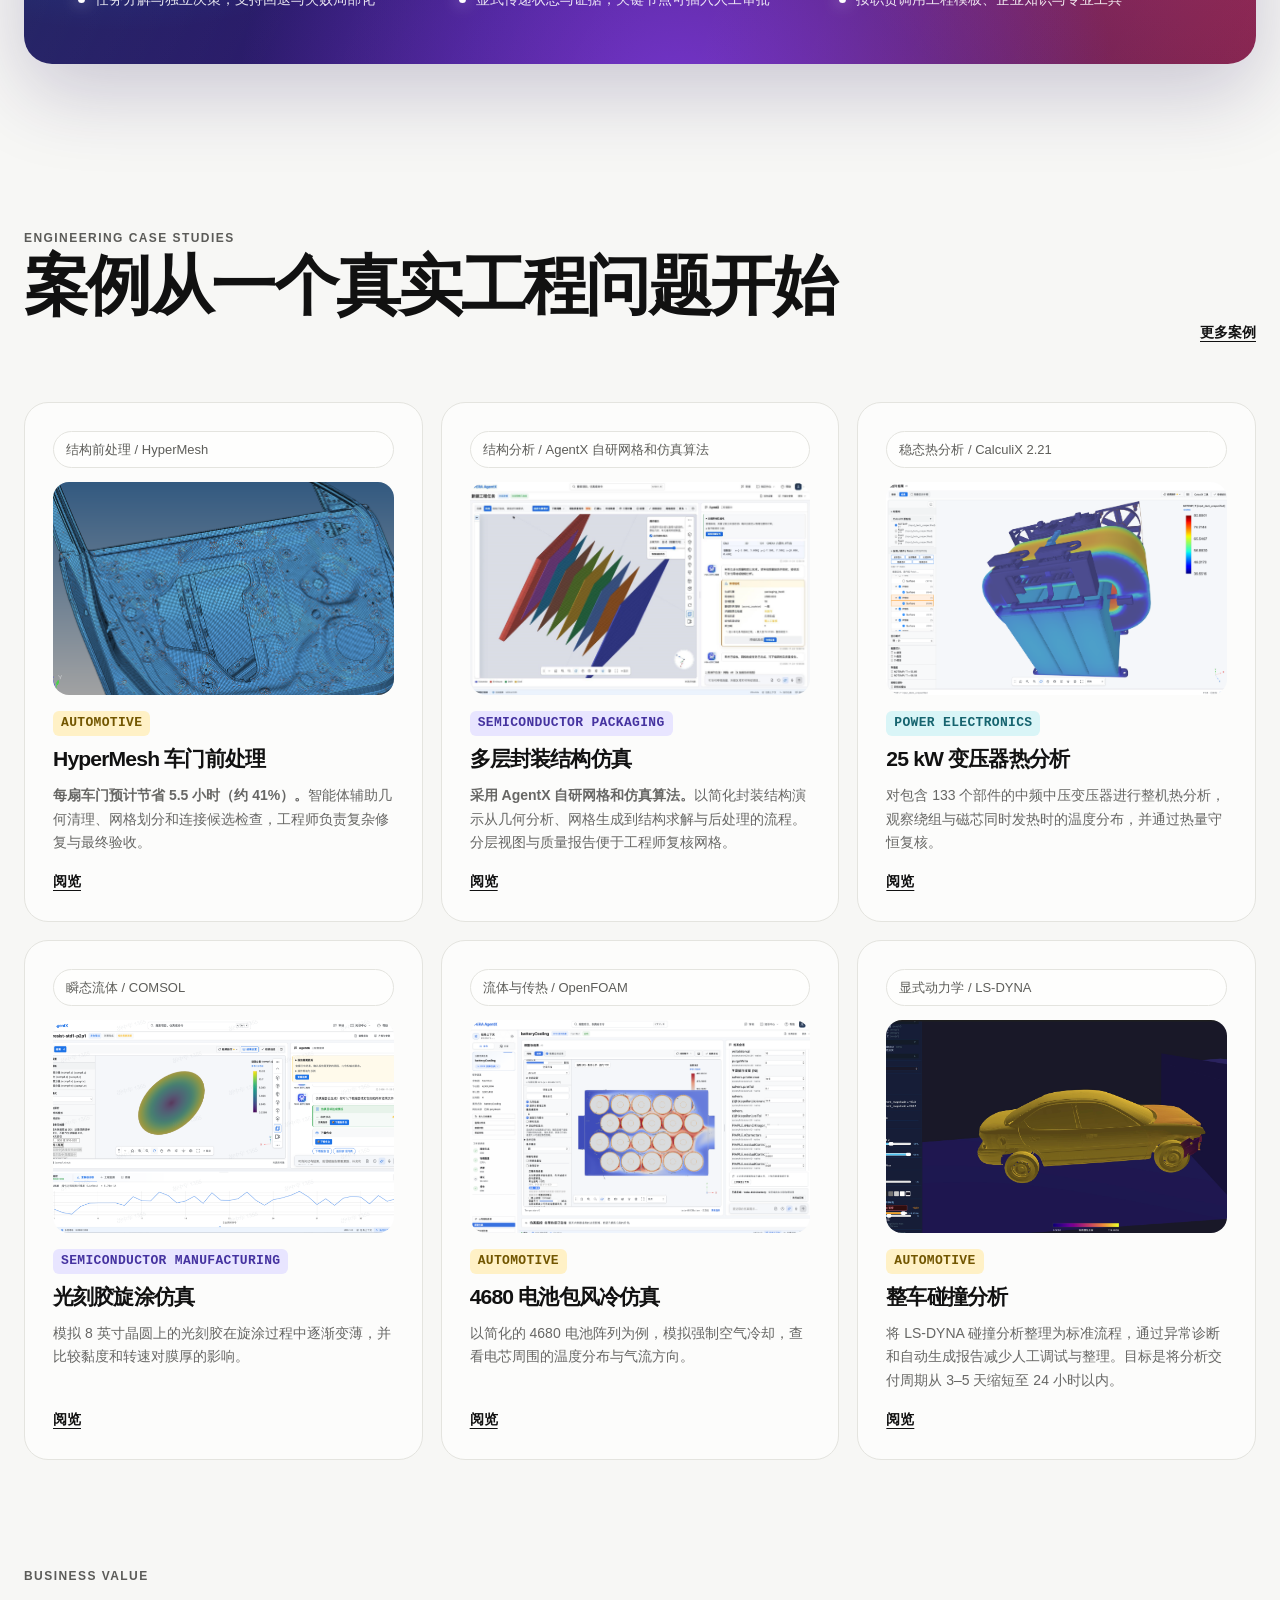
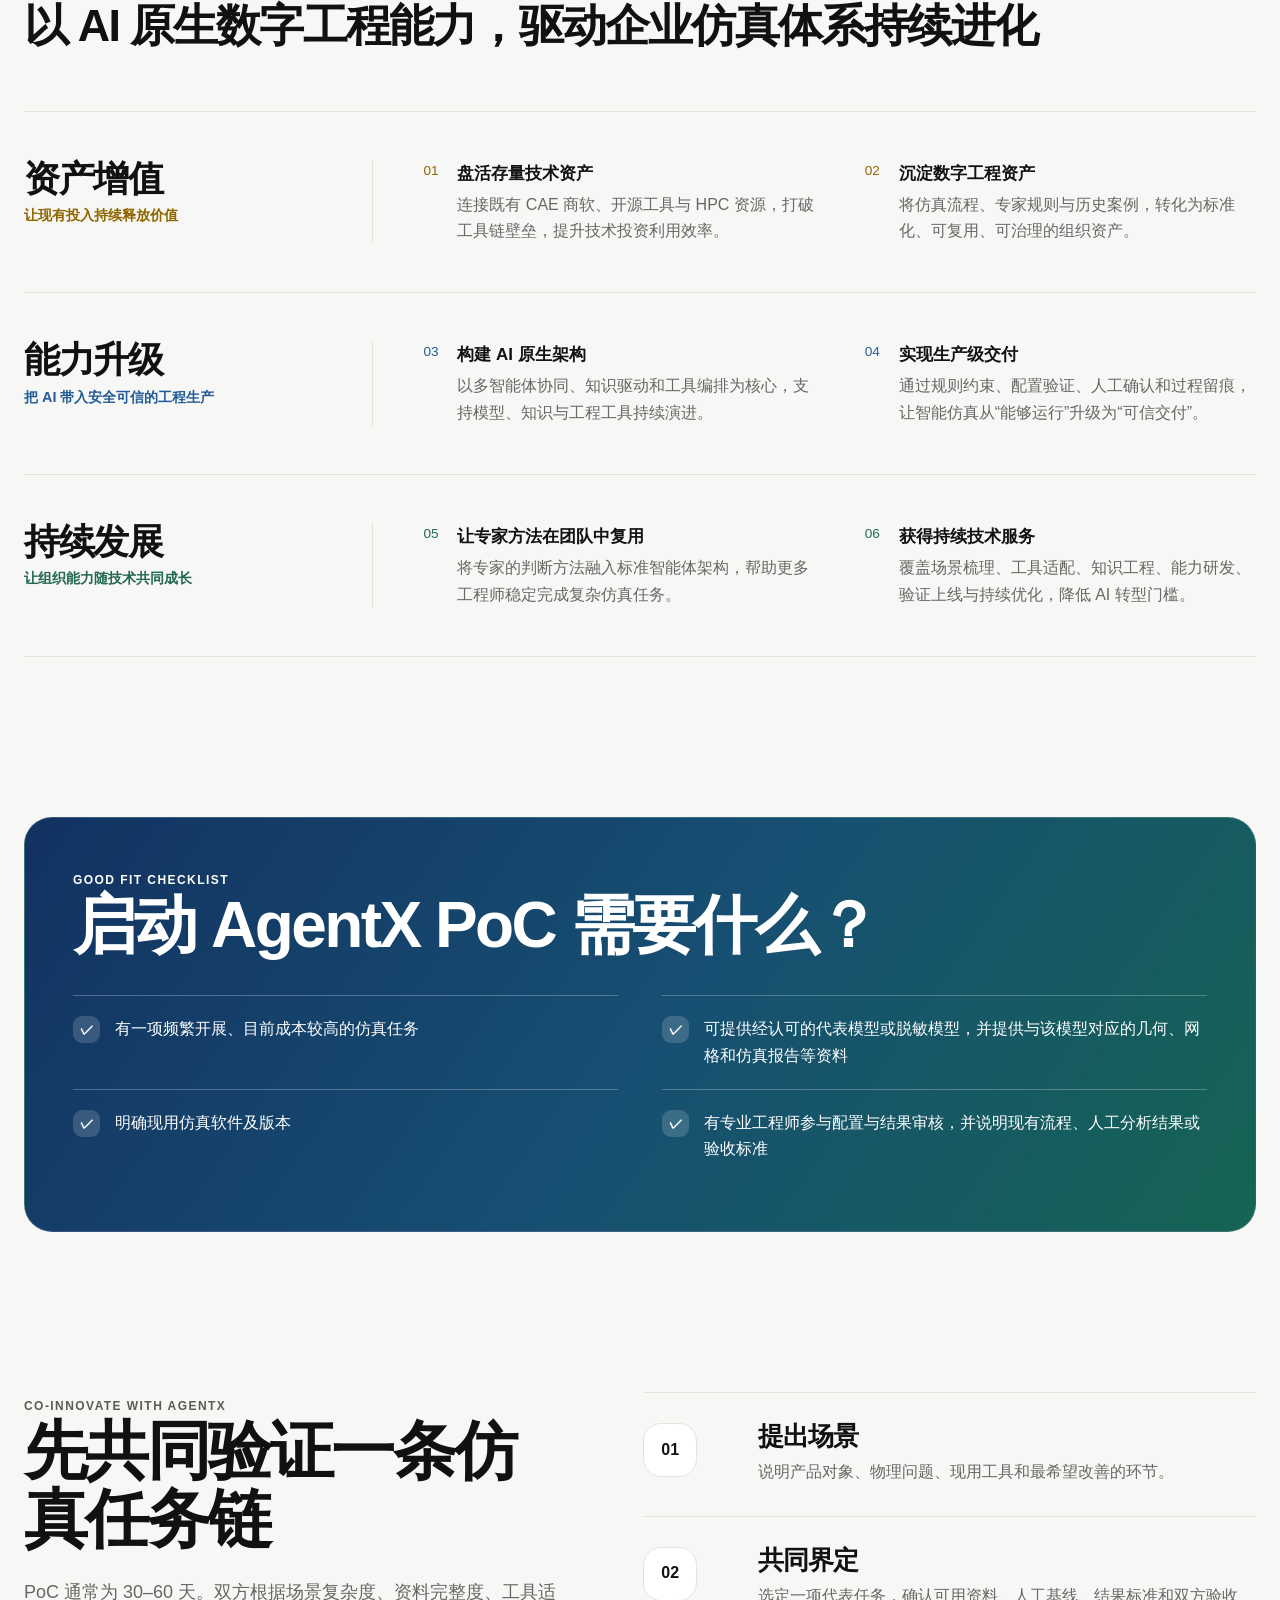
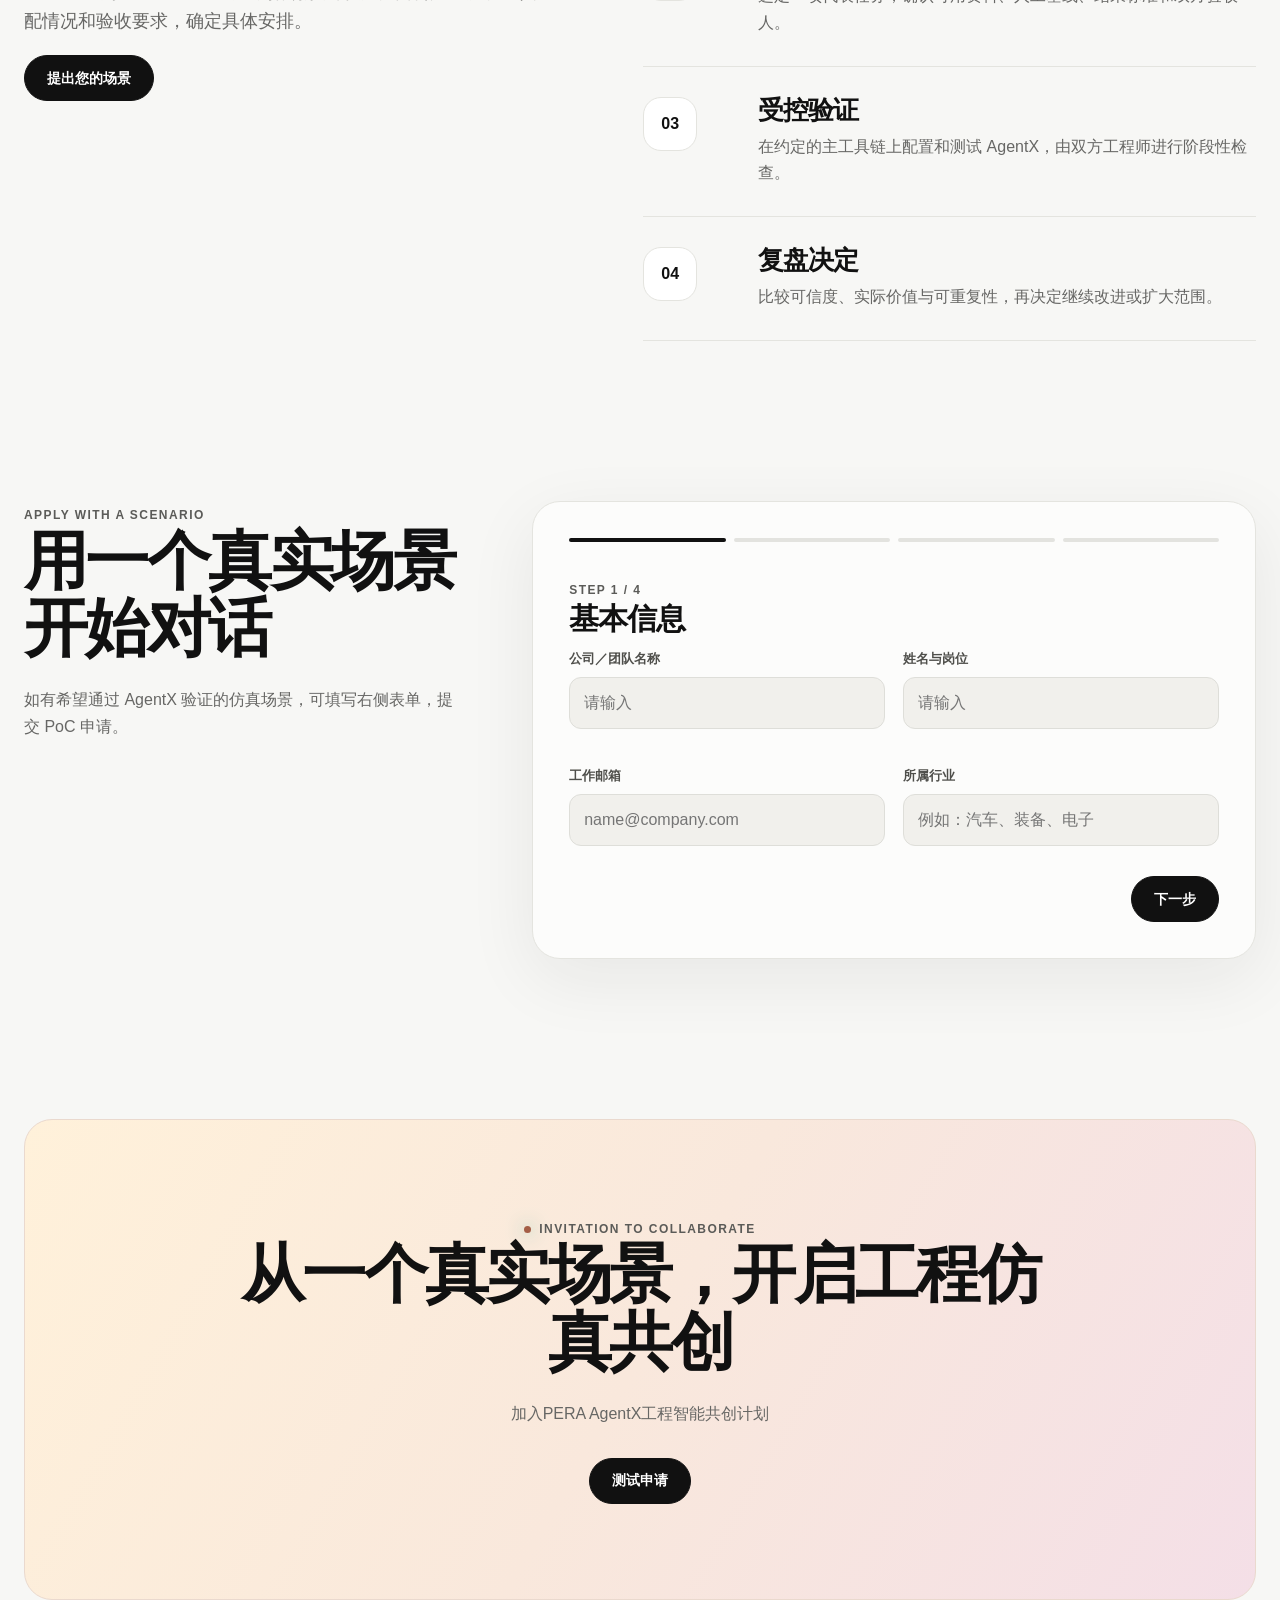
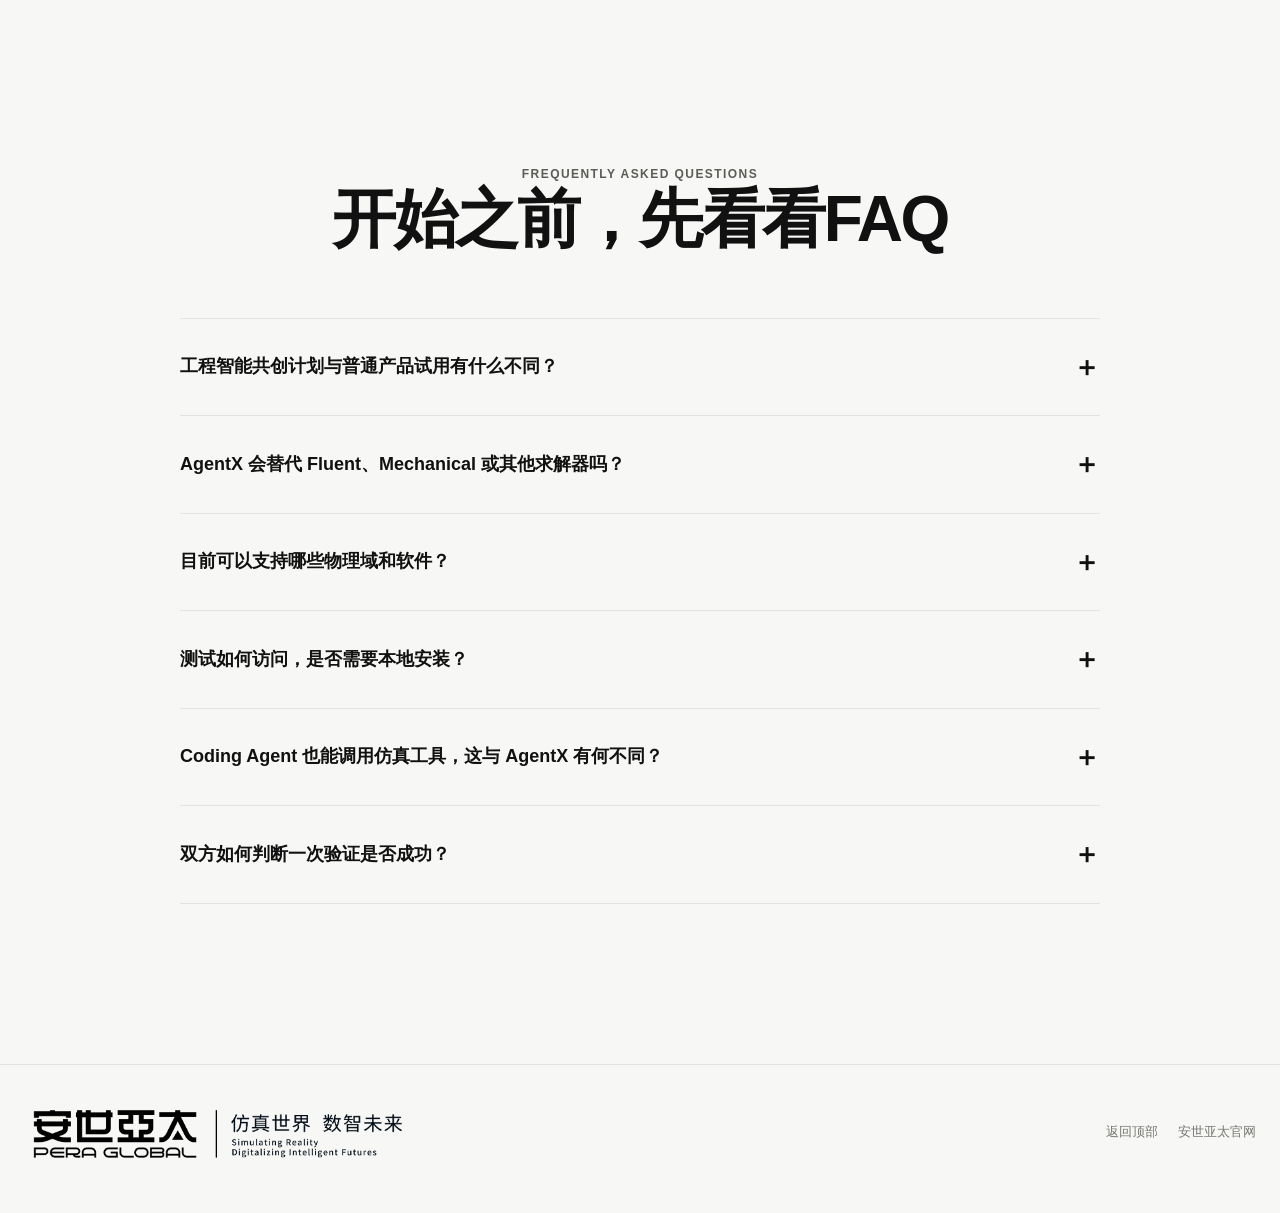
==== commit 4b982349: "更新 PERA SIM 品牌与 PoC 共创页面" ====
--- a/index.html
+++ b/index.html
@@ -5,7 +5,7 @@
   <meta name="viewport" content="width=device-width, initial-scale=1">
   <meta name="description" content="PERA AgentX 工程智能共创计划——与企业工程团队共同构建可用于真实生产流程的仿真智能能力。">
   <title>PERA AgentX｜工程智能共创计划</title>
-  <link rel="icon" type="image/svg+xml" href="data:image/svg+xml,%3Csvg xmlns='http://www.w3.org/2000/svg' viewBox='0 0 32 32'%3E%3Crect width='32' height='32' rx='9' fill='%23111111'/%3E%3Cpath d='M8 22 15.4 8h2.8L25 22h-4.2l-1.2-2.8h-6.3L12 22H8Zm6.8-6.2h3.4l-1.7-4-1.7 4Z' fill='%23fff'/%3E%3Ccircle cx='24' cy='8' r='3' fill='%235cc8b0'/%3E%3C/svg%3E">
+  <link rel="icon" type="image/png" href="assets/images/pera-triangle-favicon.png">
   <style>
     .engineering-value { margin-top: clamp(56px, 8vw, 104px); scroll-margin-top: 100px; }
     .engineering-value-intro { margin-bottom: clamp(32px, 5vw, 58px); }
@@ -88,11 +88,14 @@
       outline: 3px solid rgba(107,174,255,.38); outline-offset: 3px;
     }
 
-    header {
-      position: sticky; top: 0; z-index: 50; backdrop-filter: blur(16px);
-      background: rgba(247,247,245,.86); border-bottom: 1px solid rgba(228,228,223,.8);
+    body > header {
+      position: sticky; top: 0; z-index: 50;
+      background: var(--canvas); border-bottom: 1px solid var(--line);
     }
     nav { height: 72px; display: flex; align-items: center; justify-content: space-between; gap: 28px; }
+    .nav-actions { display: flex; align-items: center; gap: 10px; white-space: nowrap; }
+    .nav-actions > .btn { min-width: 104px; min-height: 42px; justify-content: center; padding: 0 16px; border: 1px solid transparent; border-radius: 999px; font-size: 14px; font-weight: 700; }
+    .nav-actions .test-entry { background: #4475aa; color: white; cursor: default; opacity: 1; }
     .brand { display: flex; align-items: center; gap: 12px; font-size: 18px; font-weight: 750; letter-spacing: -.03em; }
     .brand-mark { width: 32px; height: 32px; display: grid; place-items: center; flex: 0 0 32px; }
     .brand-mark img { width: 32px; height: 32px; object-fit: contain; display: block; }
@@ -304,7 +307,7 @@
       .nav-links { display: none; position: absolute; left: 16px; right: 16px; top: 70px; padding: 18px; flex-direction: column; align-items: flex-start; background: var(--card); border: 1px solid var(--line); border-radius: 18px; box-shadow: var(--shadow); }
       .nav-links.open { display: flex; }
       .mobile-menu { display: block; }
-      nav > .btn { display: none; }
+      .nav-actions { display: none; }
       section { margin-bottom: 110px; }
       .hero { padding-top: 72px; }
       .hero-grid, .section-intro, .partner-grid, .application { grid-template-columns: 1fr; }
@@ -363,9 +366,9 @@
 
   <header>
     <nav class="shell" aria-label="主导航">
-      <a class="brand" href="#top" aria-label="PERA AgentX 首页">
-        <span class="brand-mark"><img src="[data-uri]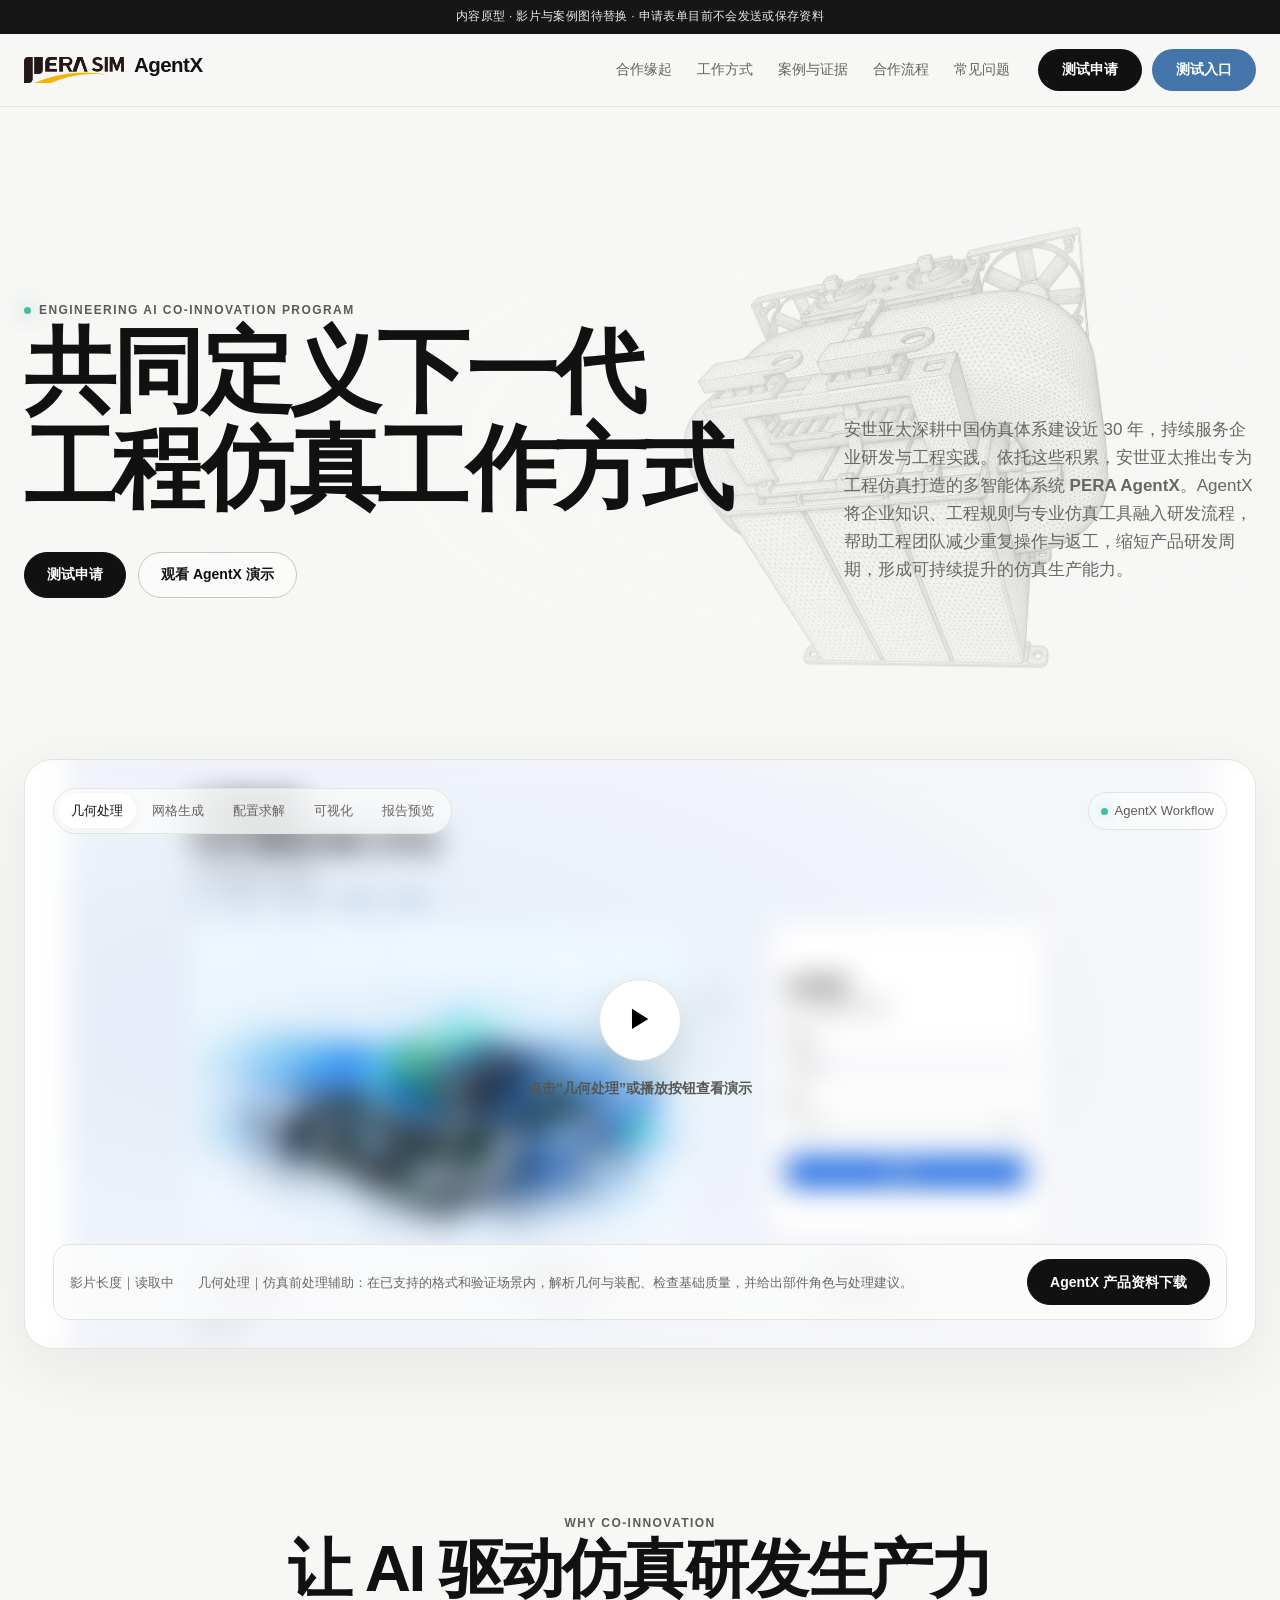
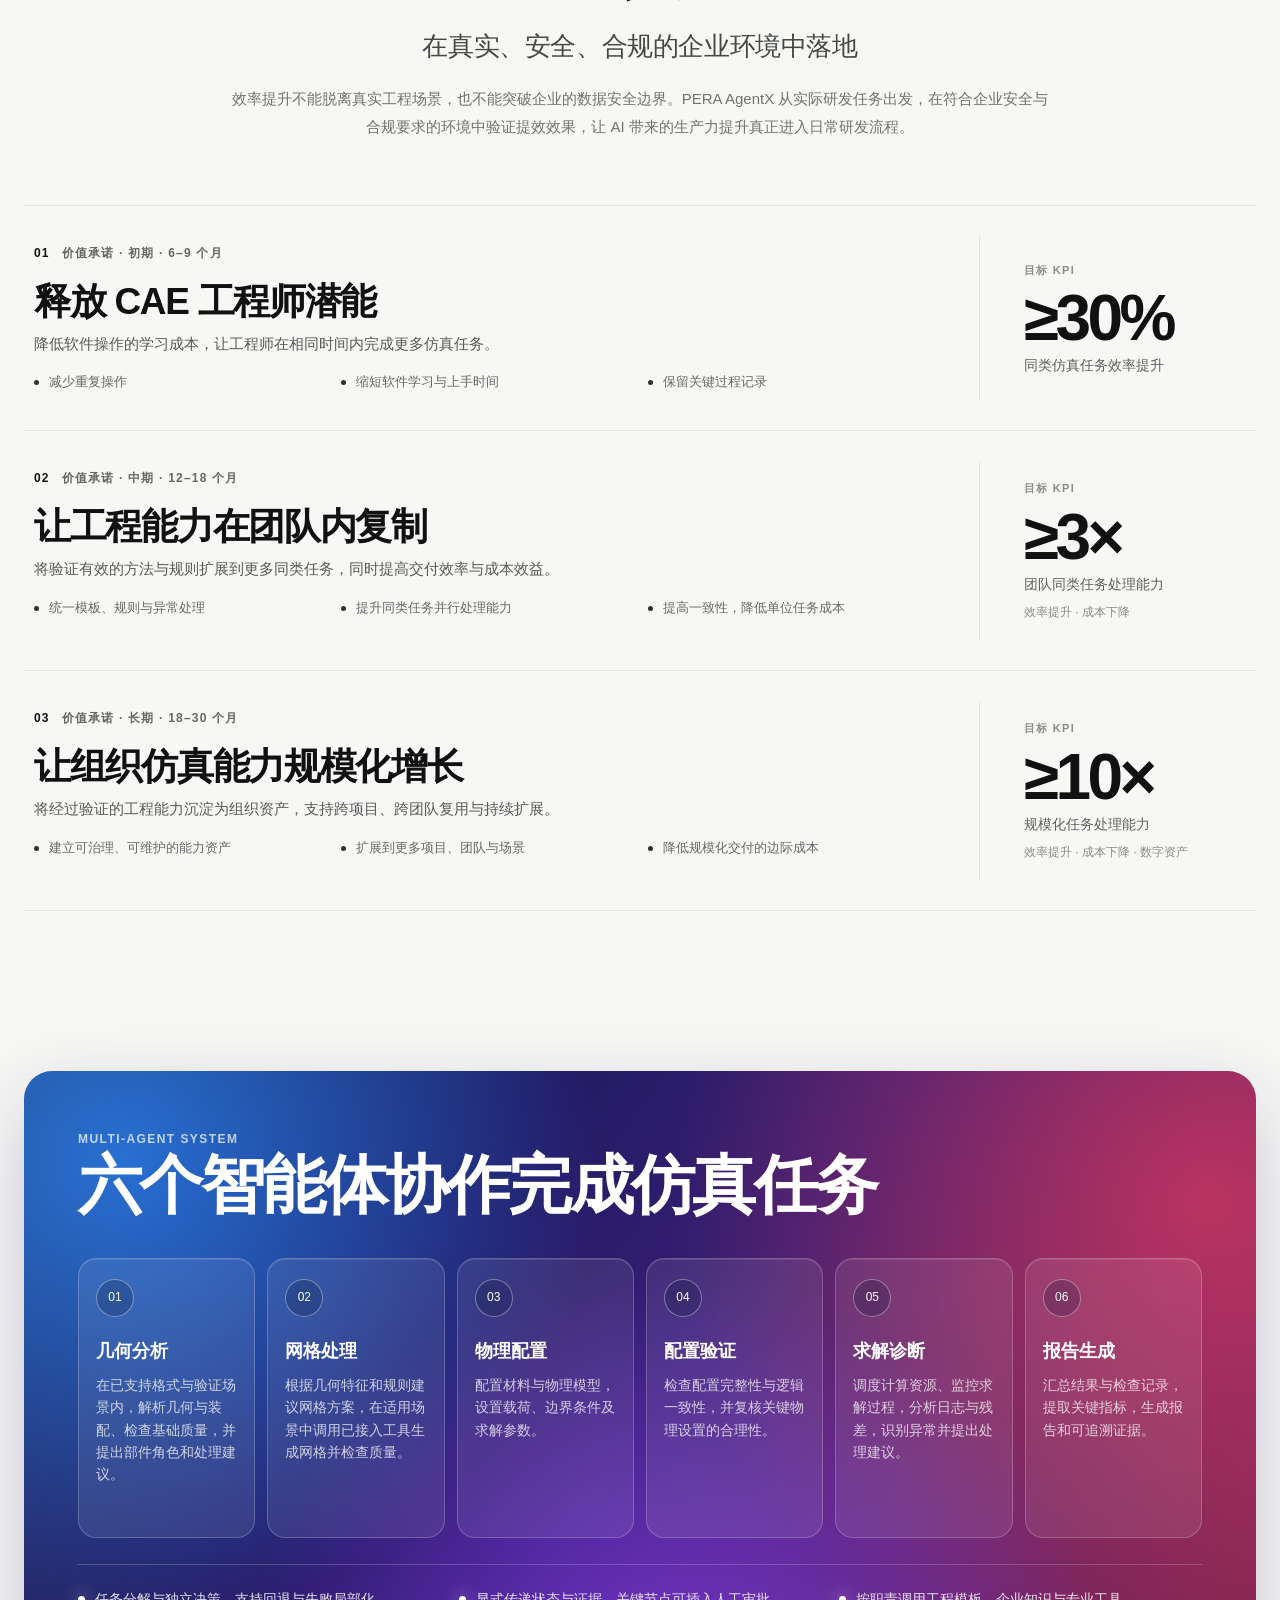
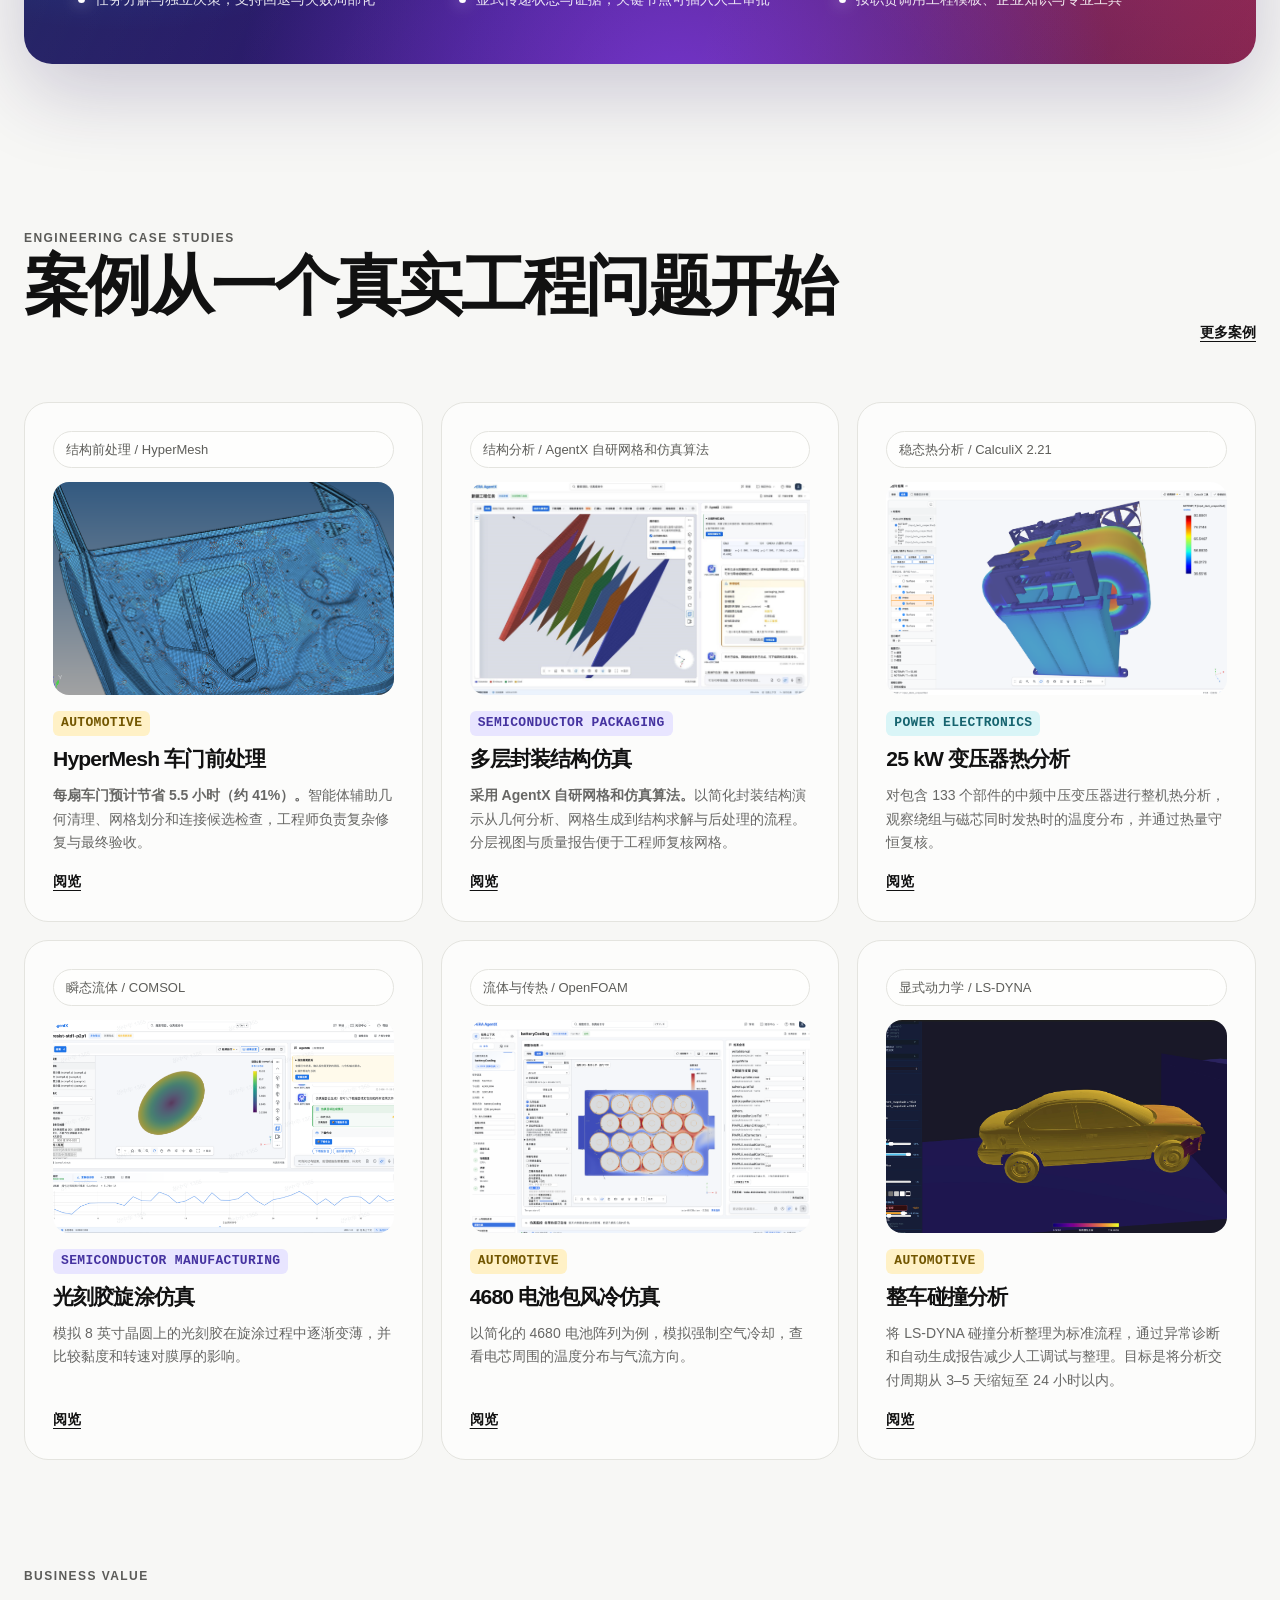
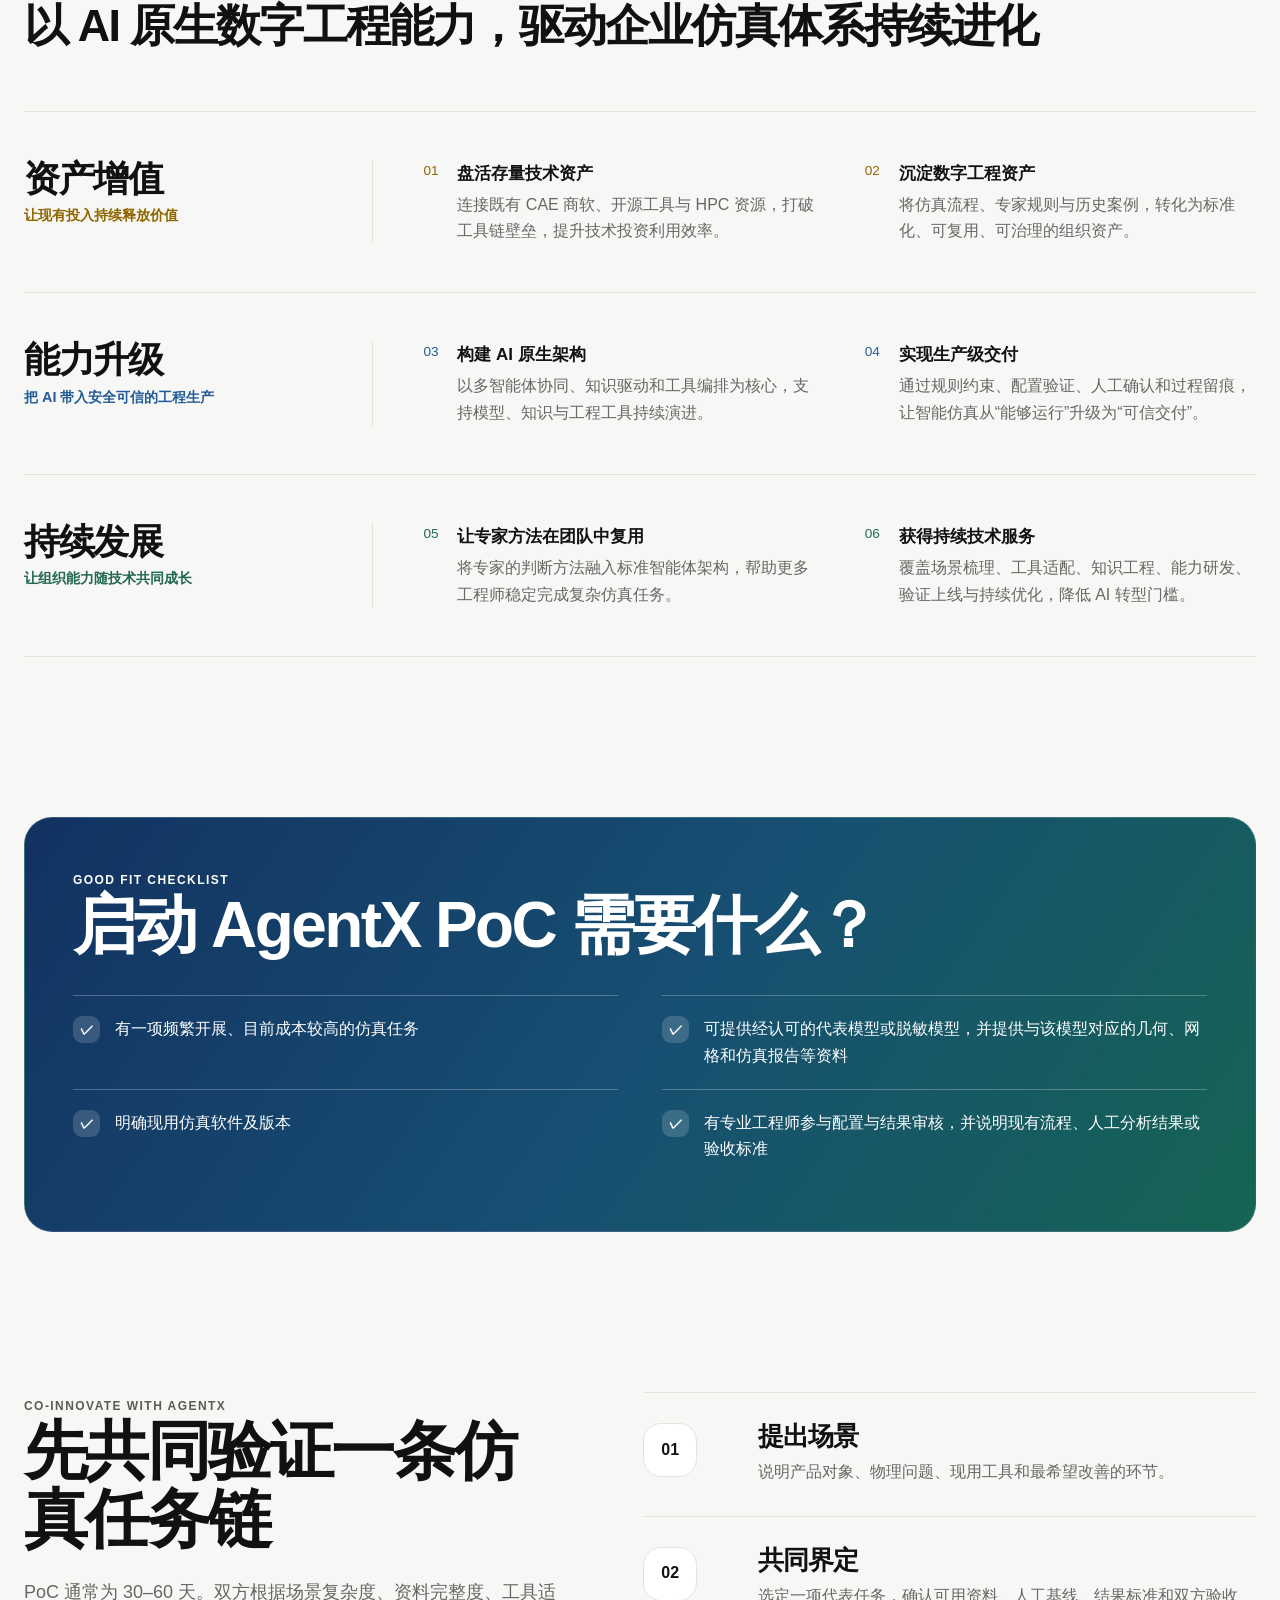
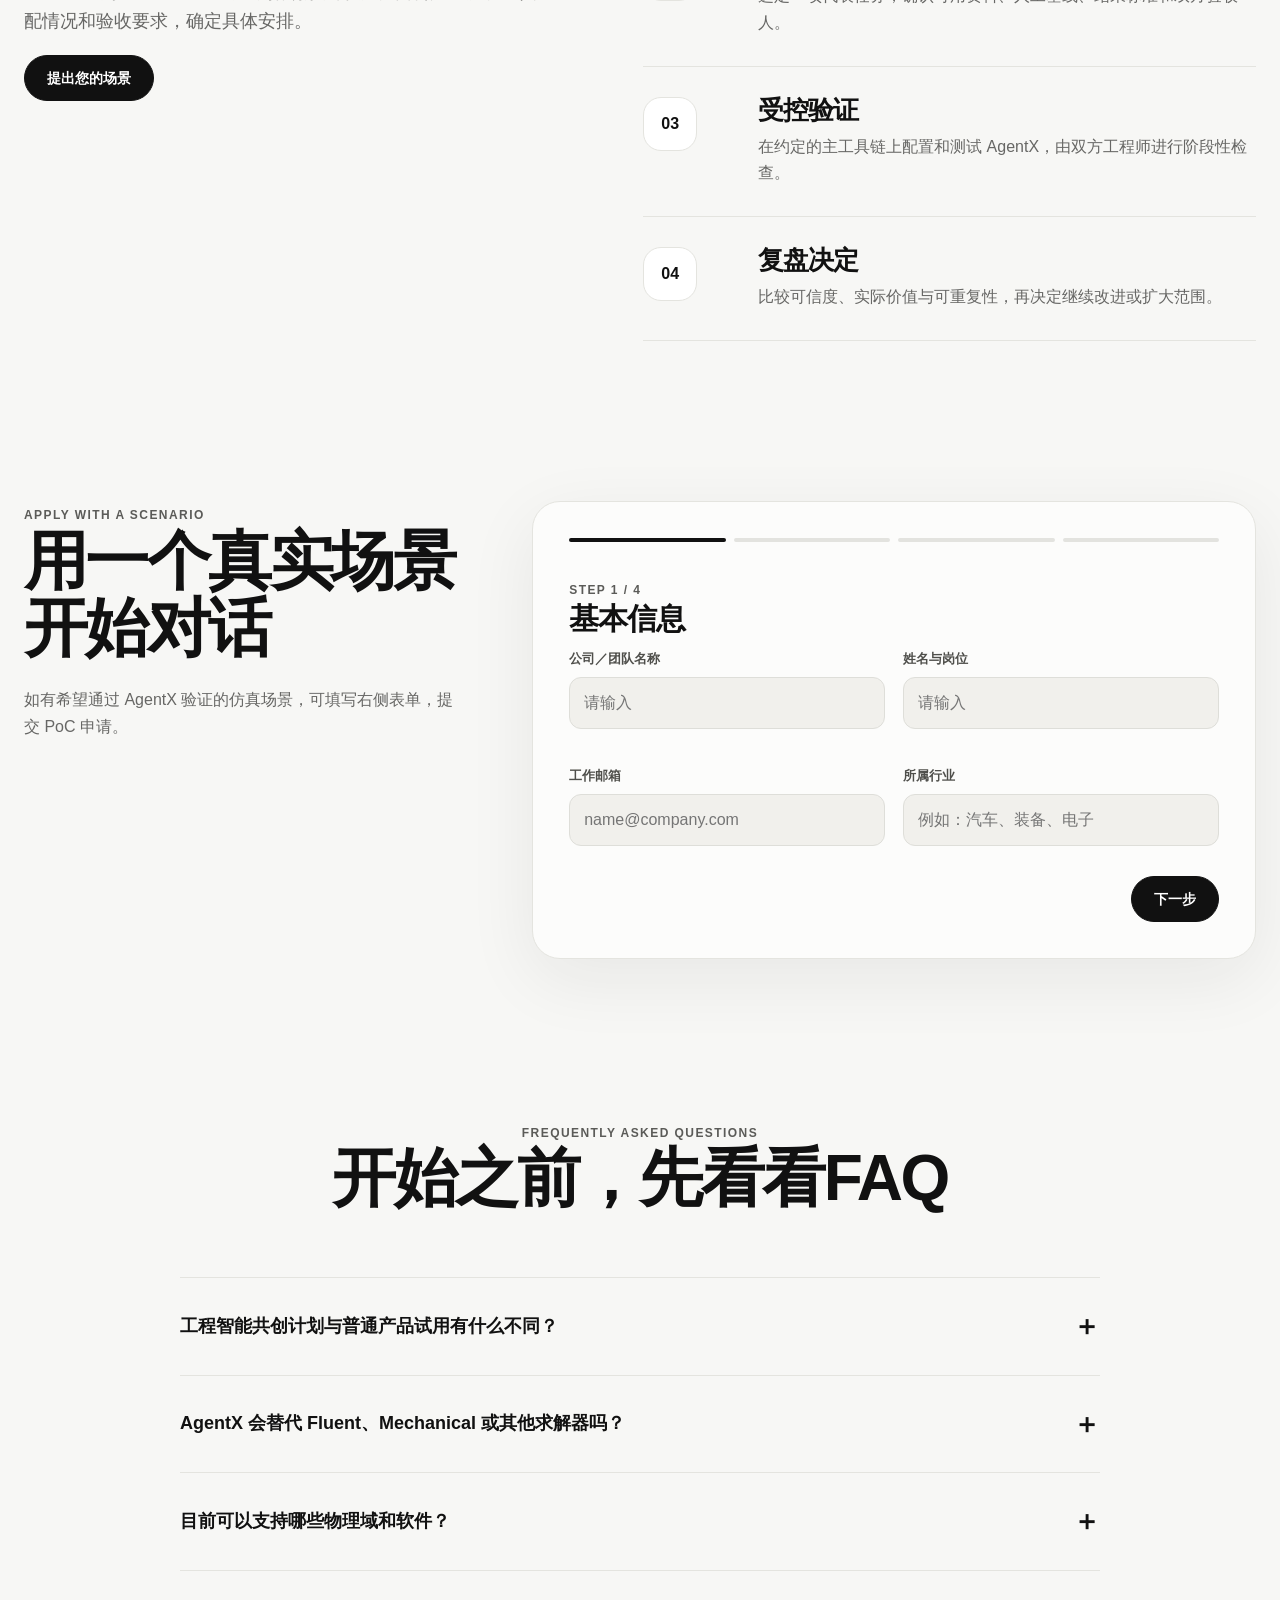
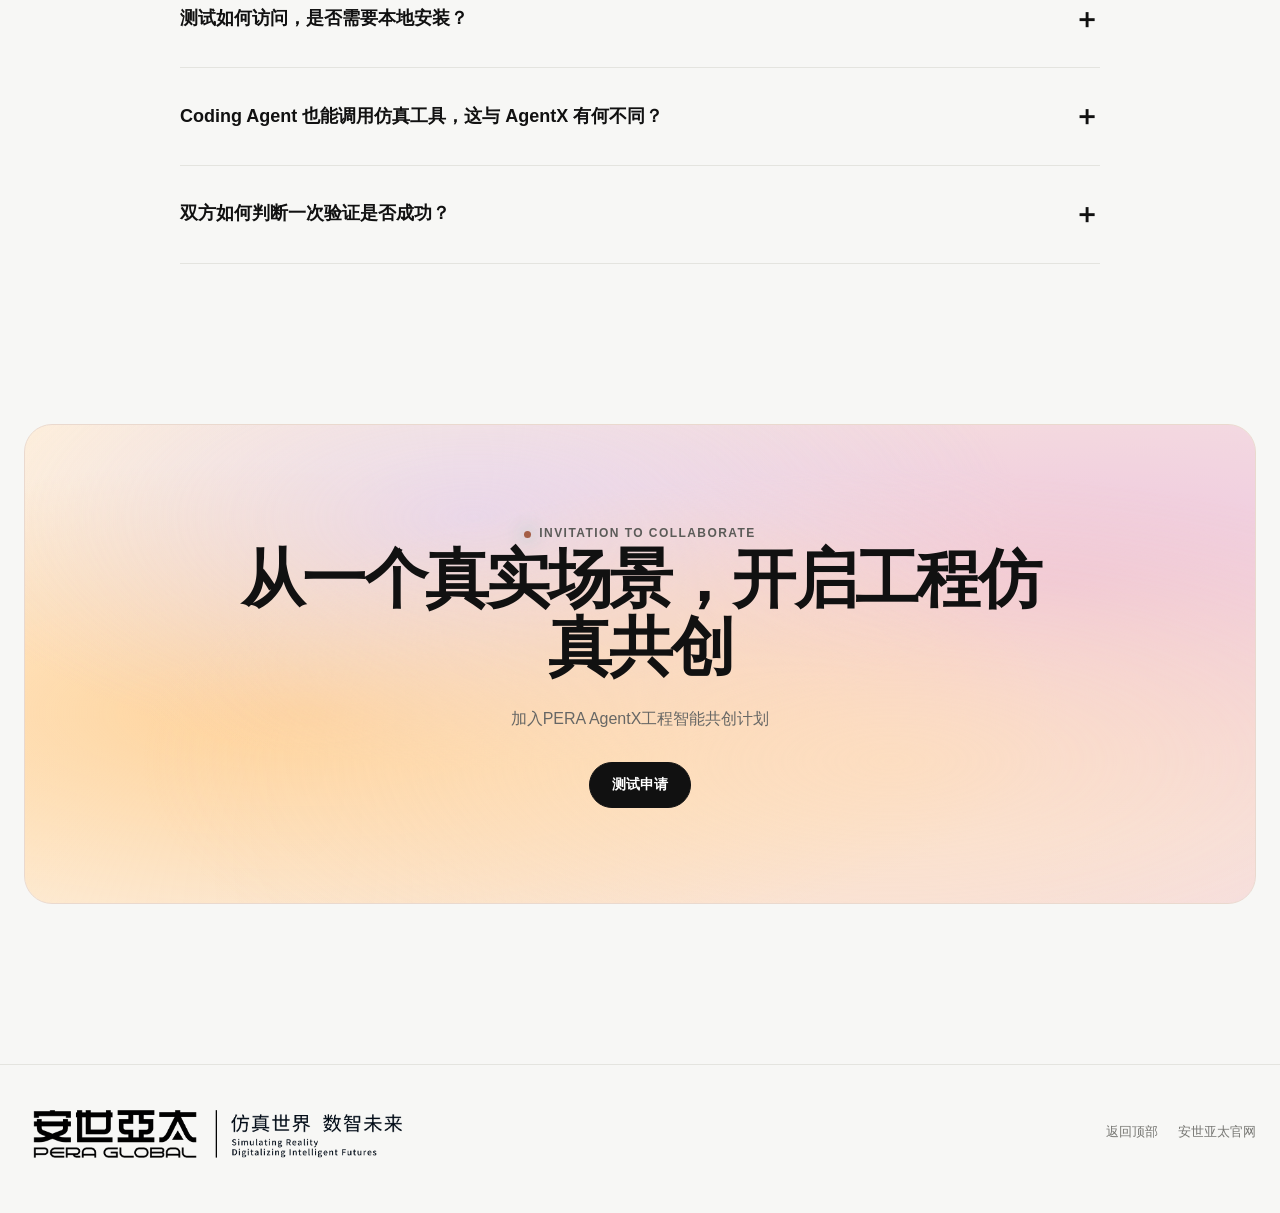
==== commit 6191276f: "调整邀请区位置与云图动效" ====
--- a/index.html
+++ b/index.html
@@ -294,6 +294,24 @@
 
     .final-cta { text-align: center; padding: 95px 24px; border: 1px solid #ead9ce; border-radius: 28px; background: linear-gradient(120deg, #fff1da, #f9e8dc 50%, #f4dfe7); }
     .final-cta .dot { background: #a45e46; }
+    .final-cta { position: relative; isolation: isolate; overflow: hidden; }
+    .final-cta::before, .final-cta::after { content: ""; position: absolute; inset: -35%; z-index: -1; pointer-events: none; }
+    .final-cta::before {
+      background: radial-gradient(ellipse at 34% 56%, #ffd298 0%, transparent 39%), radial-gradient(ellipse at 70% 40%, #eec5dd 0%, transparent 37%);
+      animation: invitation-cloud 18s ease-in-out infinite alternate;
+    }
+    .final-cta::after {
+      background: radial-gradient(ellipse at 62% 62%, #ffdfbb 0%, transparent 41%), radial-gradient(ellipse at 42% 32%, #e4d4f2 0%, transparent 32%);
+      opacity: .72;
+      animation: invitation-cloud 23s ease-in-out infinite alternate-reverse;
+    }
+    @keyframes invitation-cloud {
+      from { transform: translate(-8%, -5%) scale(1); }
+      to { transform: translate(10%, 7%) scale(1.12); }
+    }
+    @media (prefers-reduced-motion: reduce) {
+      .final-cta::before, .final-cta::after { animation: none; }
+    }
     .final-cta h2 { max-width: 800px; margin-inline: auto; }
     .final-cta p { max-width: 640px; margin: 0 auto 30px; color: var(--muted); }
     footer { padding: 34px 0 48px; border-top: 1px solid var(--line); }
@@ -672,15 +690,6 @@
       </div>
     </section>
 
-    <section class="shell">
-      <div class="final-cta">
-        <div class="eyebrow"><span class="dot"></span> Invitation to collaborate</div>
-        <h2>从一个真实场景，开启工程仿真共创</h2>
-        <p>加入PERA AgentX工程智能共创计划</p>
-        <a class="btn btn-primary" href="#apply">测试申请</a>
-      </div>
-    </section>
-
     <section class="shell" id="faq">
       <div class="center-intro"><div class="eyebrow">Frequently asked questions</div><h2>开始之前，先看看FAQ</h2></div>
       <div class="faq">
@@ -693,6 +702,14 @@
       </div>
     </section>
 
+    <section class="shell">
+      <div class="final-cta">
+        <div class="eyebrow"><span class="dot"></span> Invitation to collaborate</div>
+        <h2>从一个真实场景，开启工程仿真共创</h2>
+        <p>加入PERA AgentX工程智能共创计划</p>
+        <a class="btn btn-primary" href="#apply">测试申请</a>
+      </div>
+    </section>
   </main>
 
   <footer>
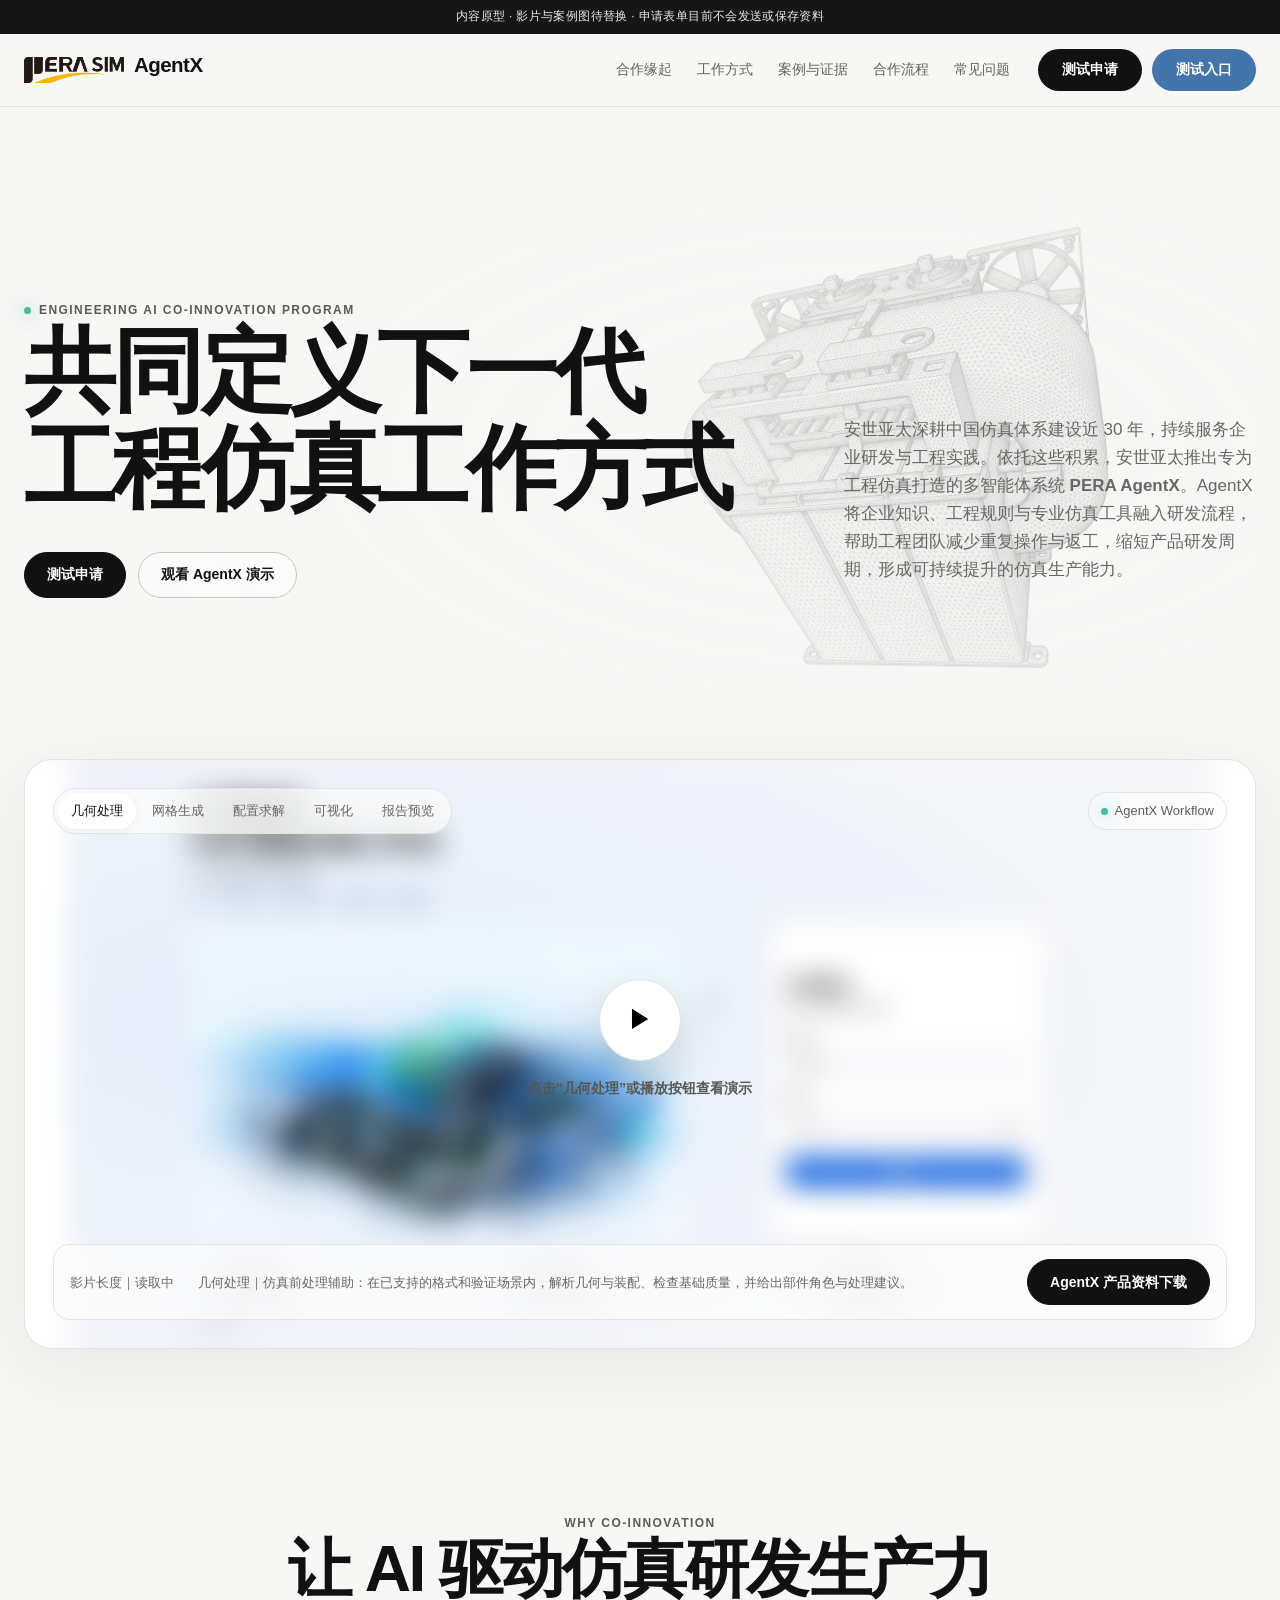
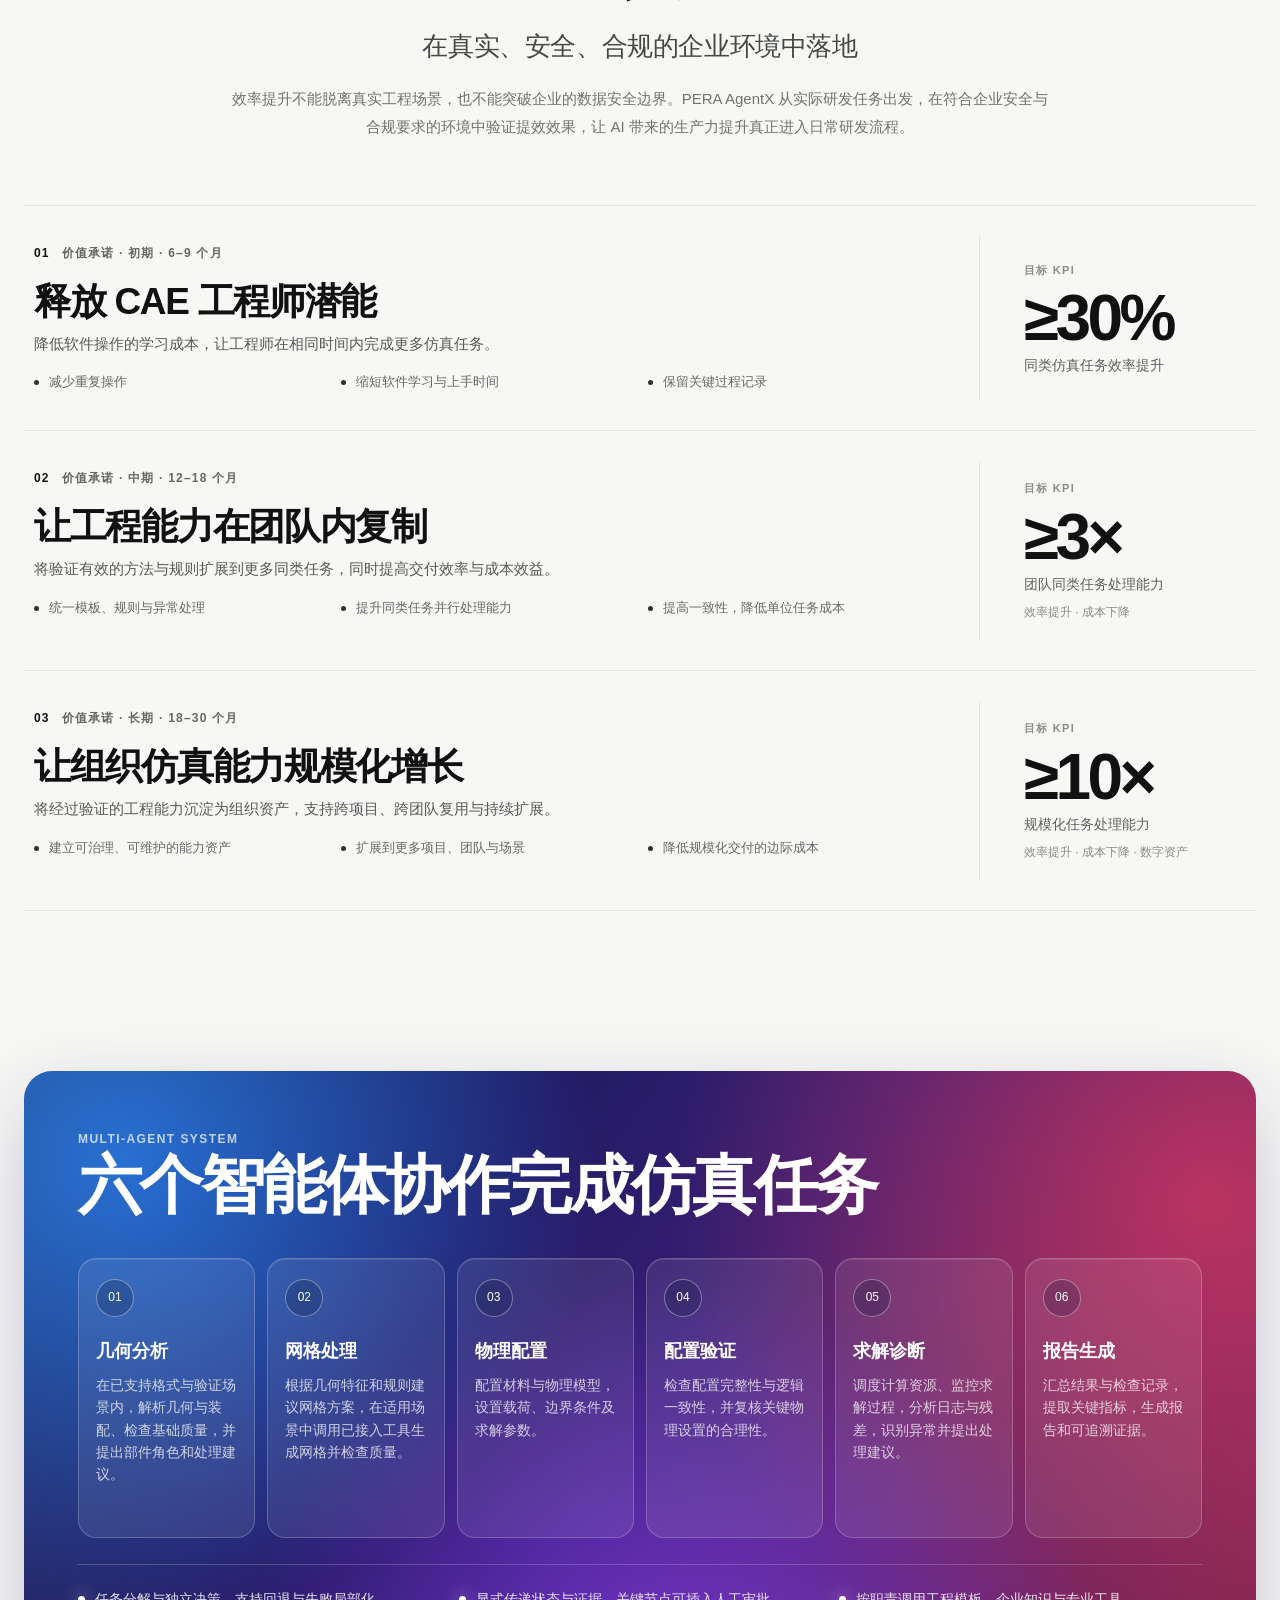
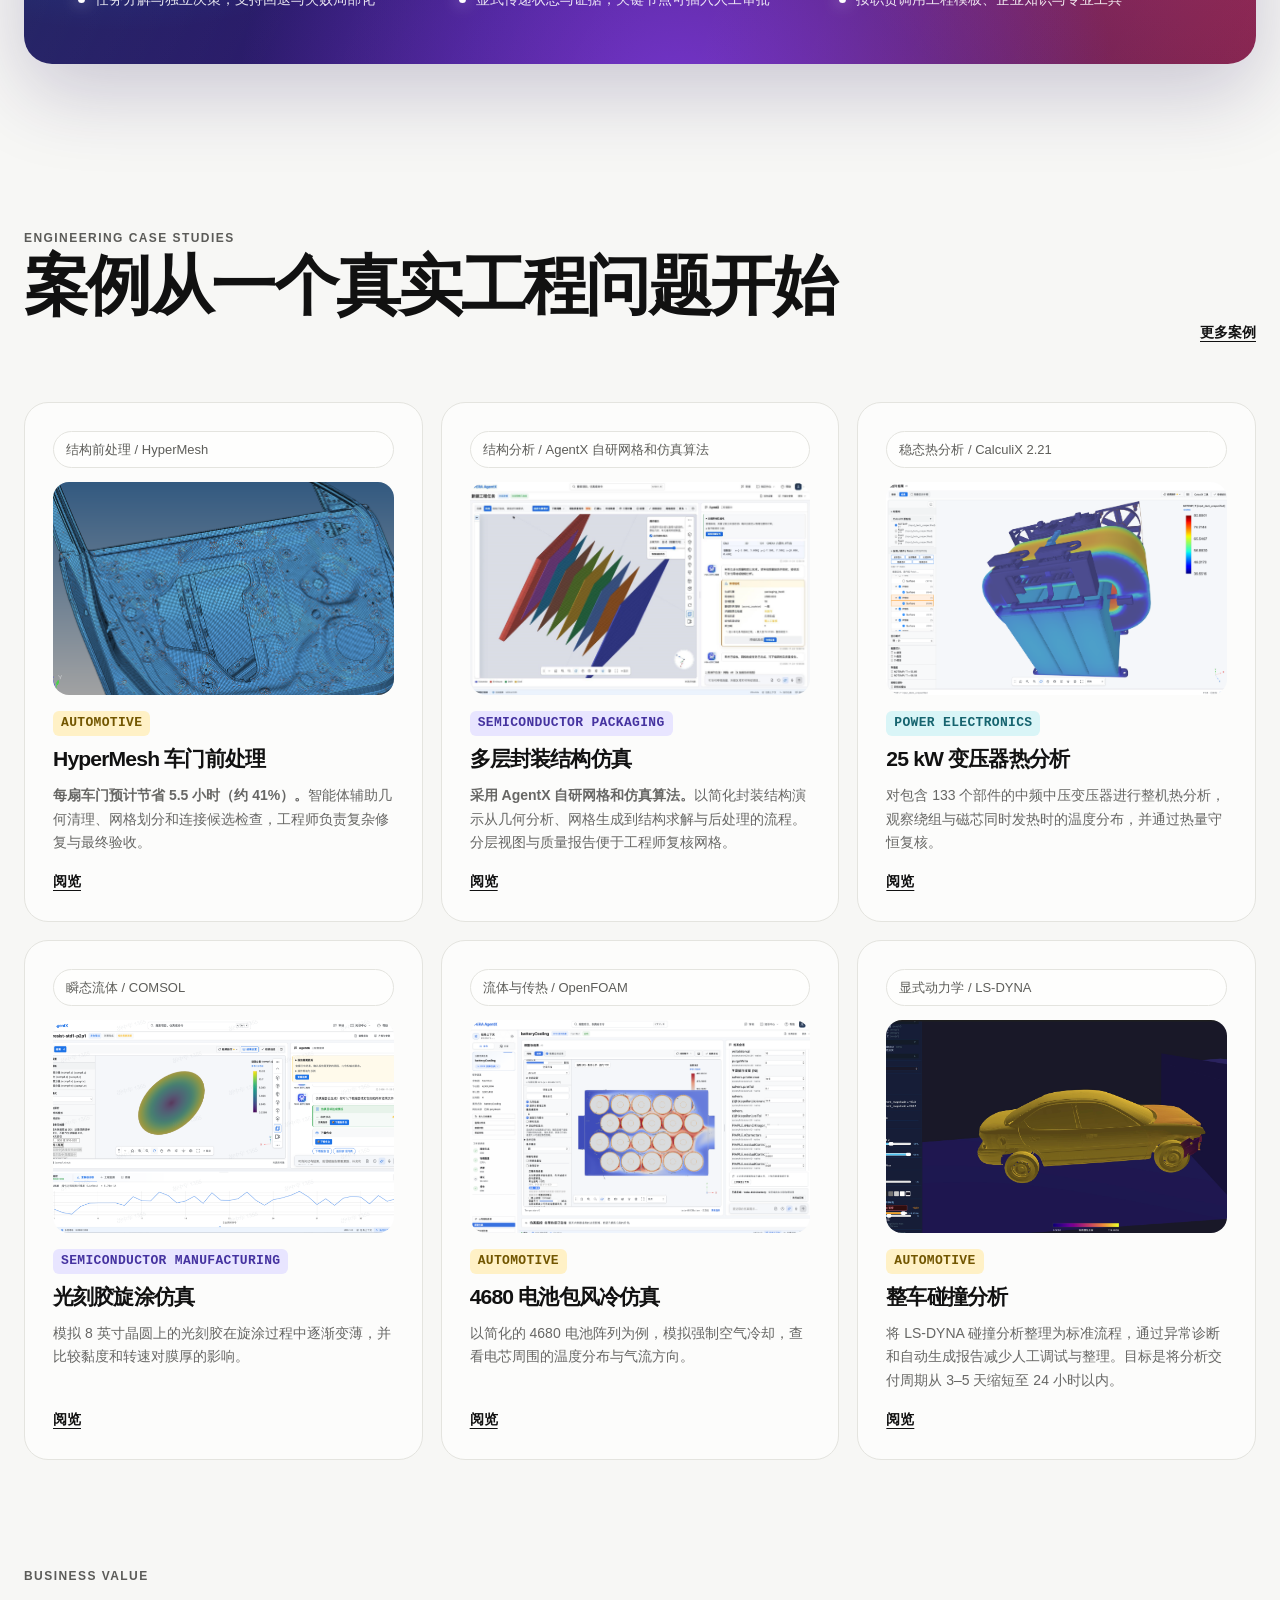
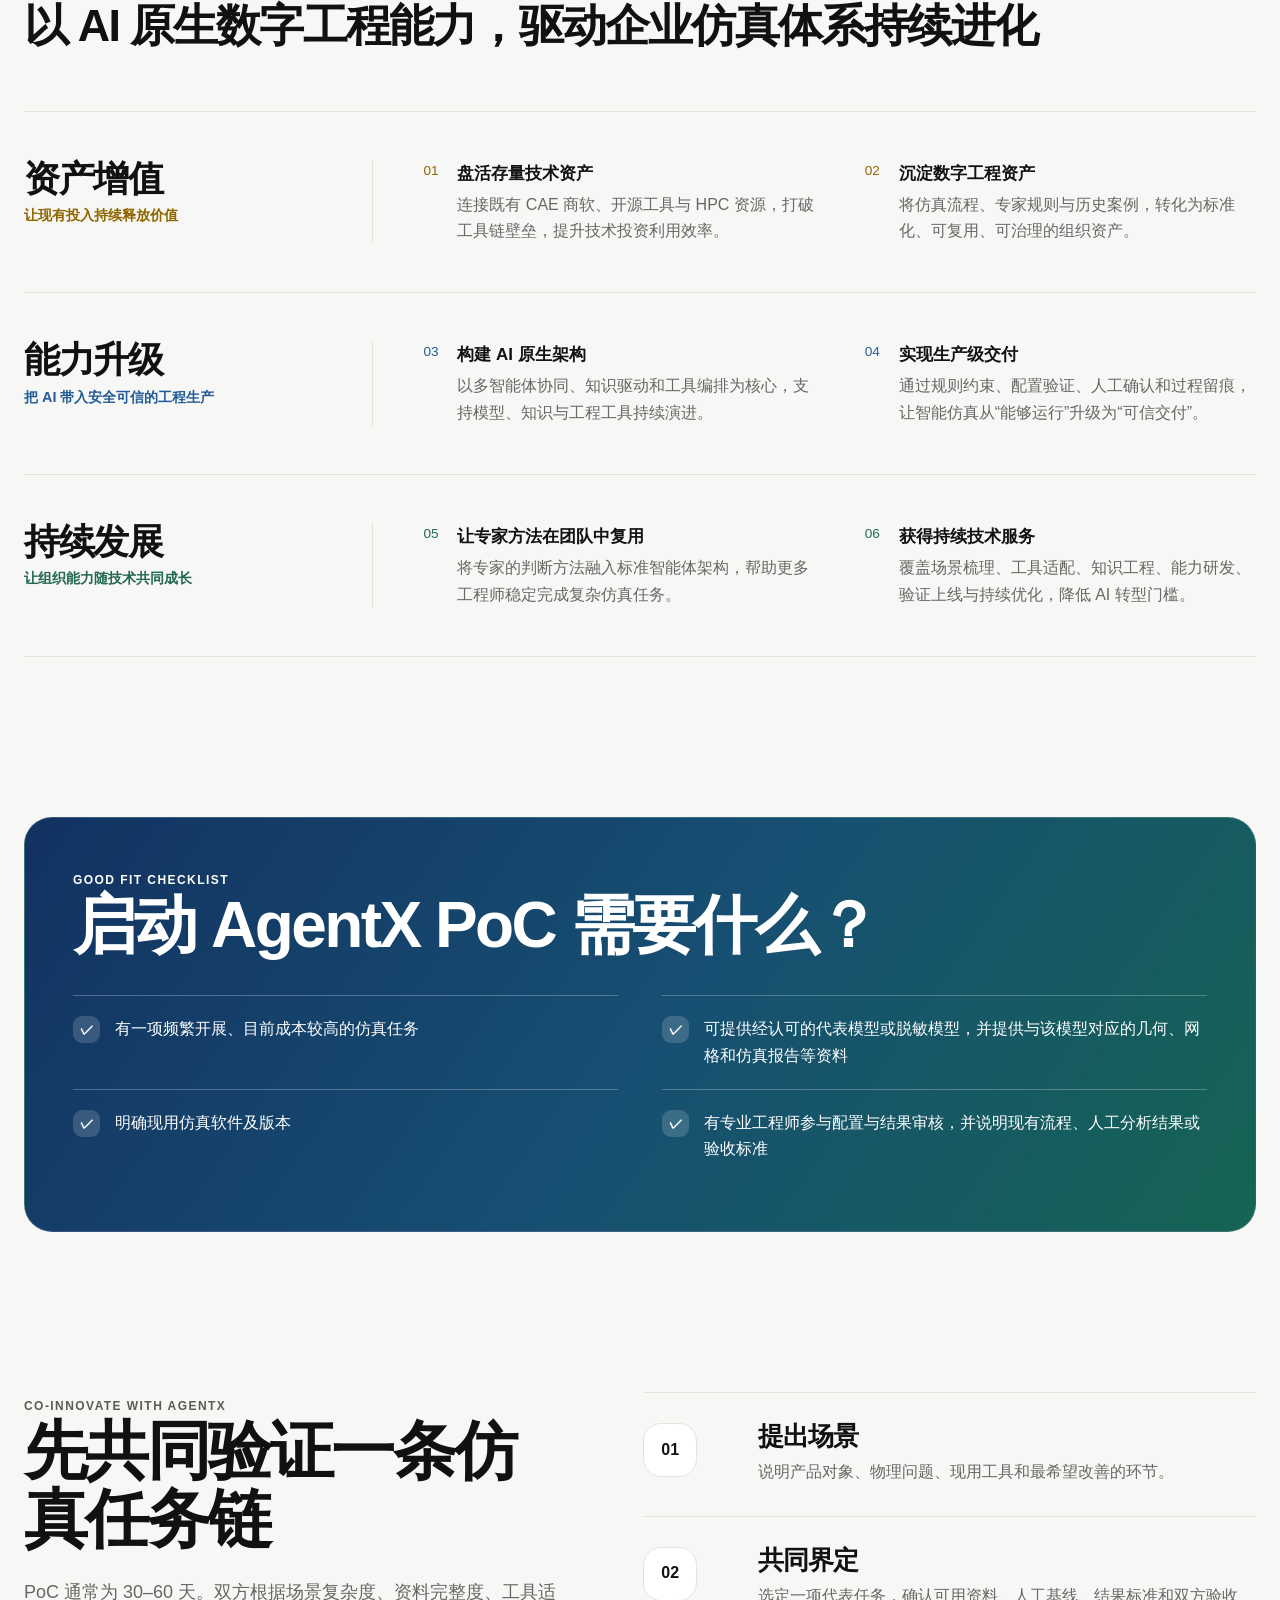
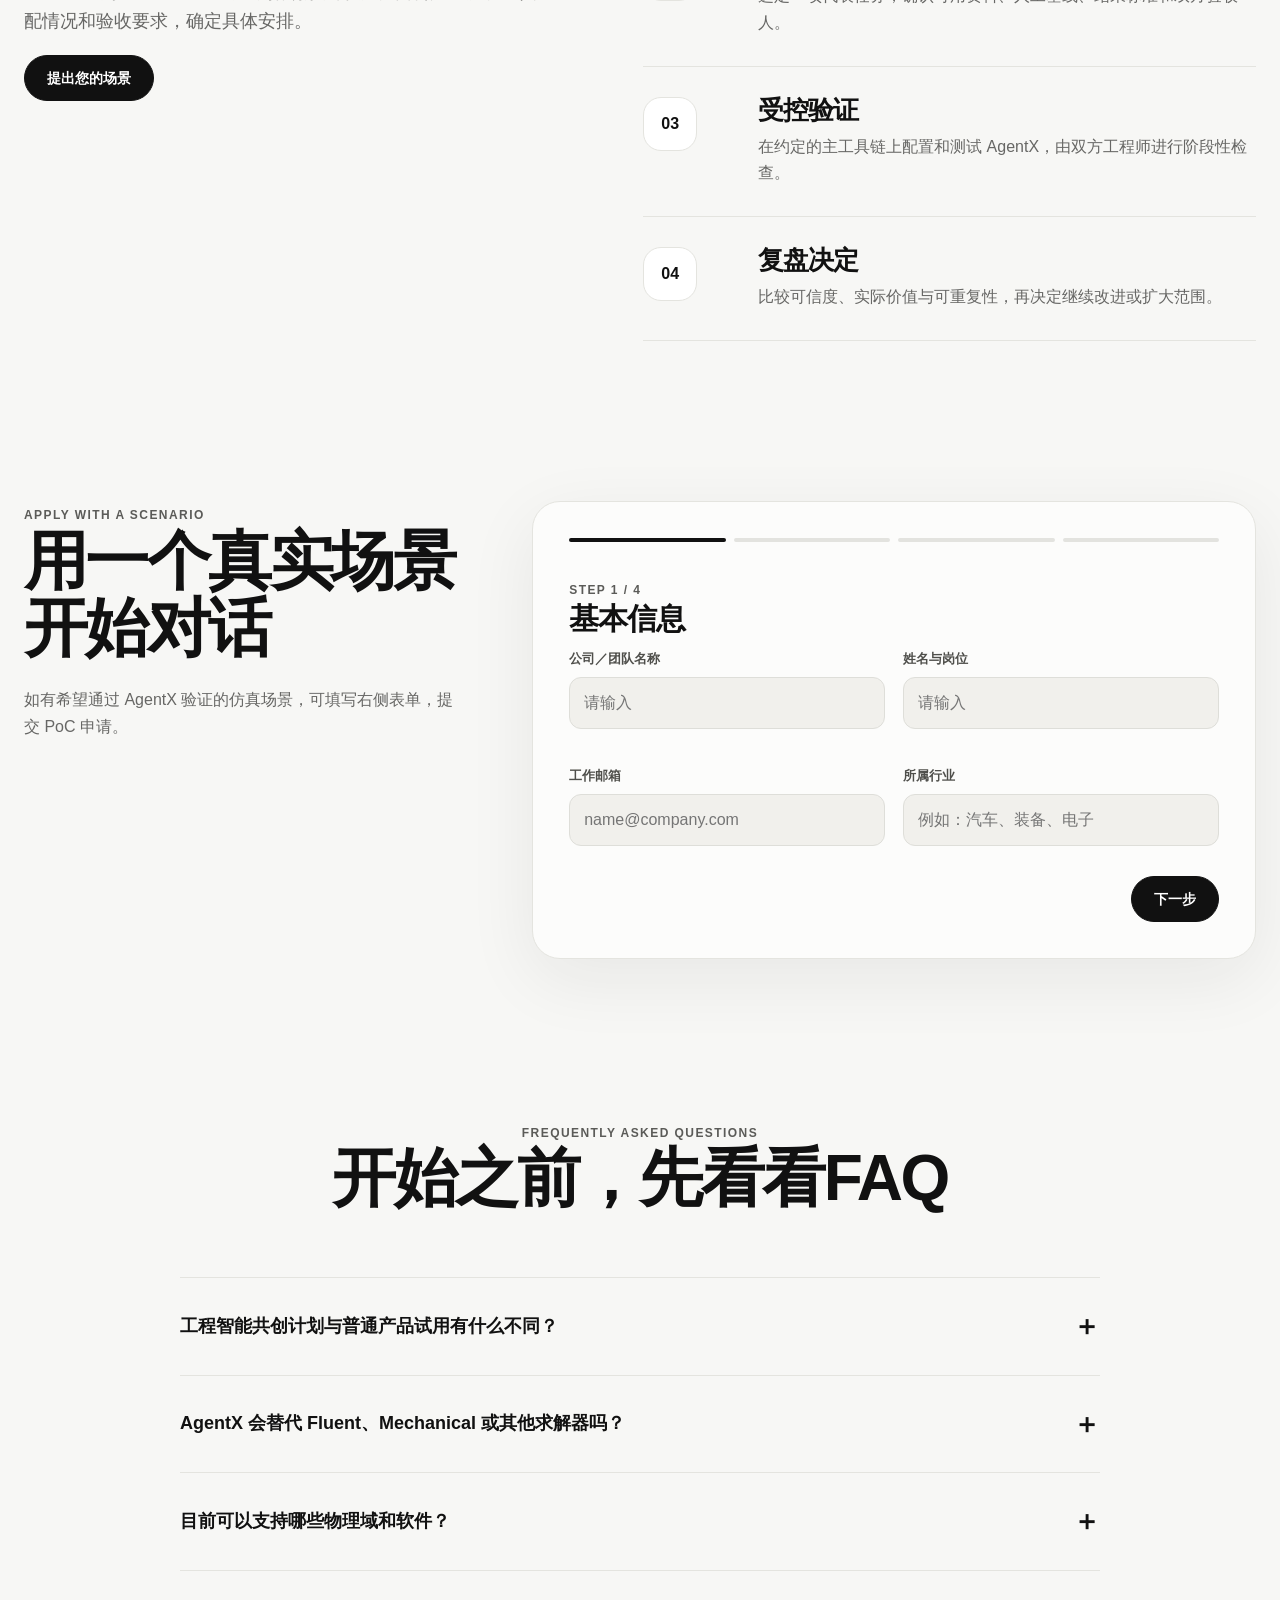
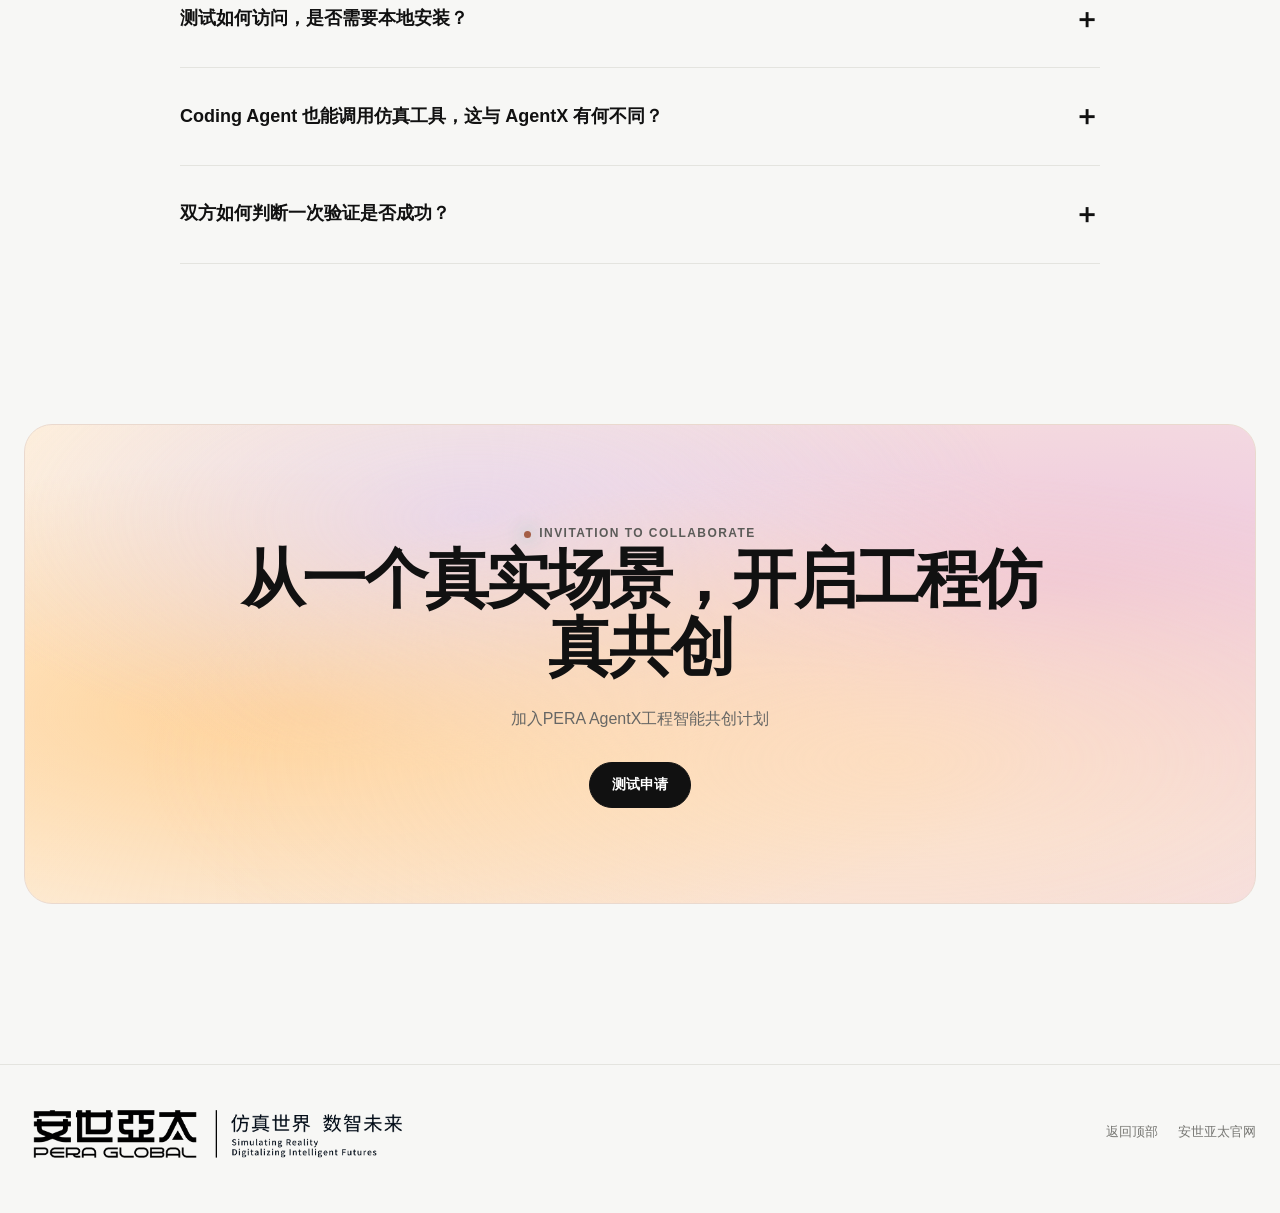
==== commit dfa073f2: "修正手機版導覽與下載按鈕顯示" ====
--- a/index.html
+++ b/index.html
@@ -322,10 +322,12 @@
 
     @media (max-width: 900px) {
       .shell { width: min(calc(100% - 32px), var(--max)); }
-      .nav-links { display: none; position: absolute; left: 16px; right: 16px; top: 70px; padding: 18px; flex-direction: column; align-items: flex-start; background: var(--card); border: 1px solid var(--line); border-radius: 18px; box-shadow: var(--shadow); }
+      nav { height: auto; min-height: 72px; display: grid; grid-template-columns: minmax(0, 1fr) auto; gap: 8px 12px; padding-block: 8px; }
+      .nav-links { display: none; position: absolute; left: 16px; right: 16px; top: 100%; padding: 18px; flex-direction: column; align-items: flex-start; background: var(--card); border: 1px solid var(--line); border-radius: 18px; box-shadow: var(--shadow); }
       .nav-links.open { display: flex; }
-      .mobile-menu { display: block; }
-      .nav-actions { display: none; }
+      .mobile-menu { display: block; grid-column: 2; grid-row: 1; min-width: 44px; min-height: 44px; }
+      .nav-actions { grid-column: 1 / -1; justify-content: flex-end; }
+      .nav-actions > .btn { min-height: 44px; }
       section { margin-bottom: 110px; }
       .hero { padding-top: 72px; }
       .hero-grid, .section-intro, .partner-grid, .application { grid-template-columns: 1fr; }
@@ -333,8 +335,10 @@
       .media-panel { min-height: 480px; padding: 18px; }
       .media-tabs { max-width: 100%; overflow-x: auto; scrollbar-width: none; }
       .media-tabs::-webkit-scrollbar { display: none; }
-      .media-bottom { align-items: flex-start; }
-      .media-bottom .btn { display: none; }
+      .media-bottom { align-items: flex-start; flex-direction: column; gap: 10px; }
+      .media-bottom .btn { min-height: 44px; }
+      .media-meta { flex-wrap: wrap; gap: 4px 12px; }
+      .media-description { white-space: normal; }
       .problem-grid, .proof-grid { grid-template-columns: 1fr; }
       .problem-card { min-height: 230px; }
       .value-stage { grid-template-columns: 1fr 220px; }
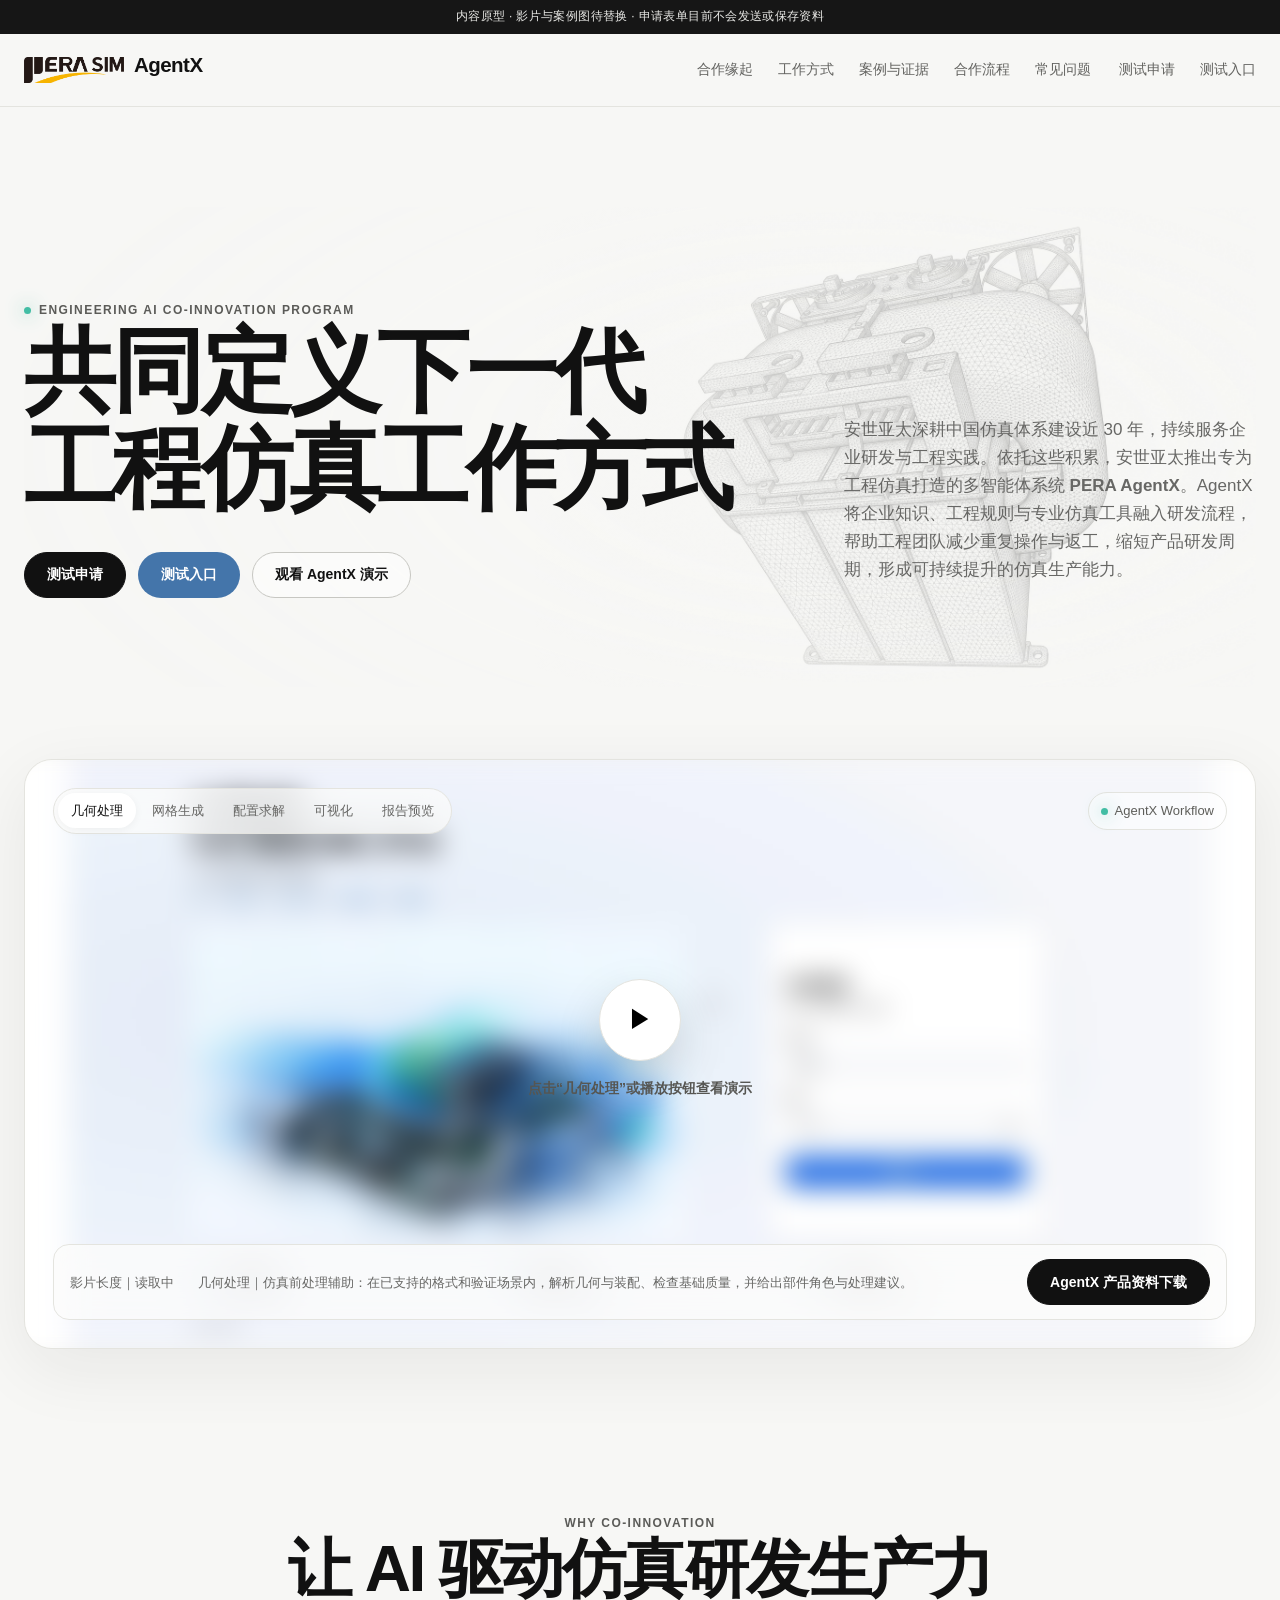
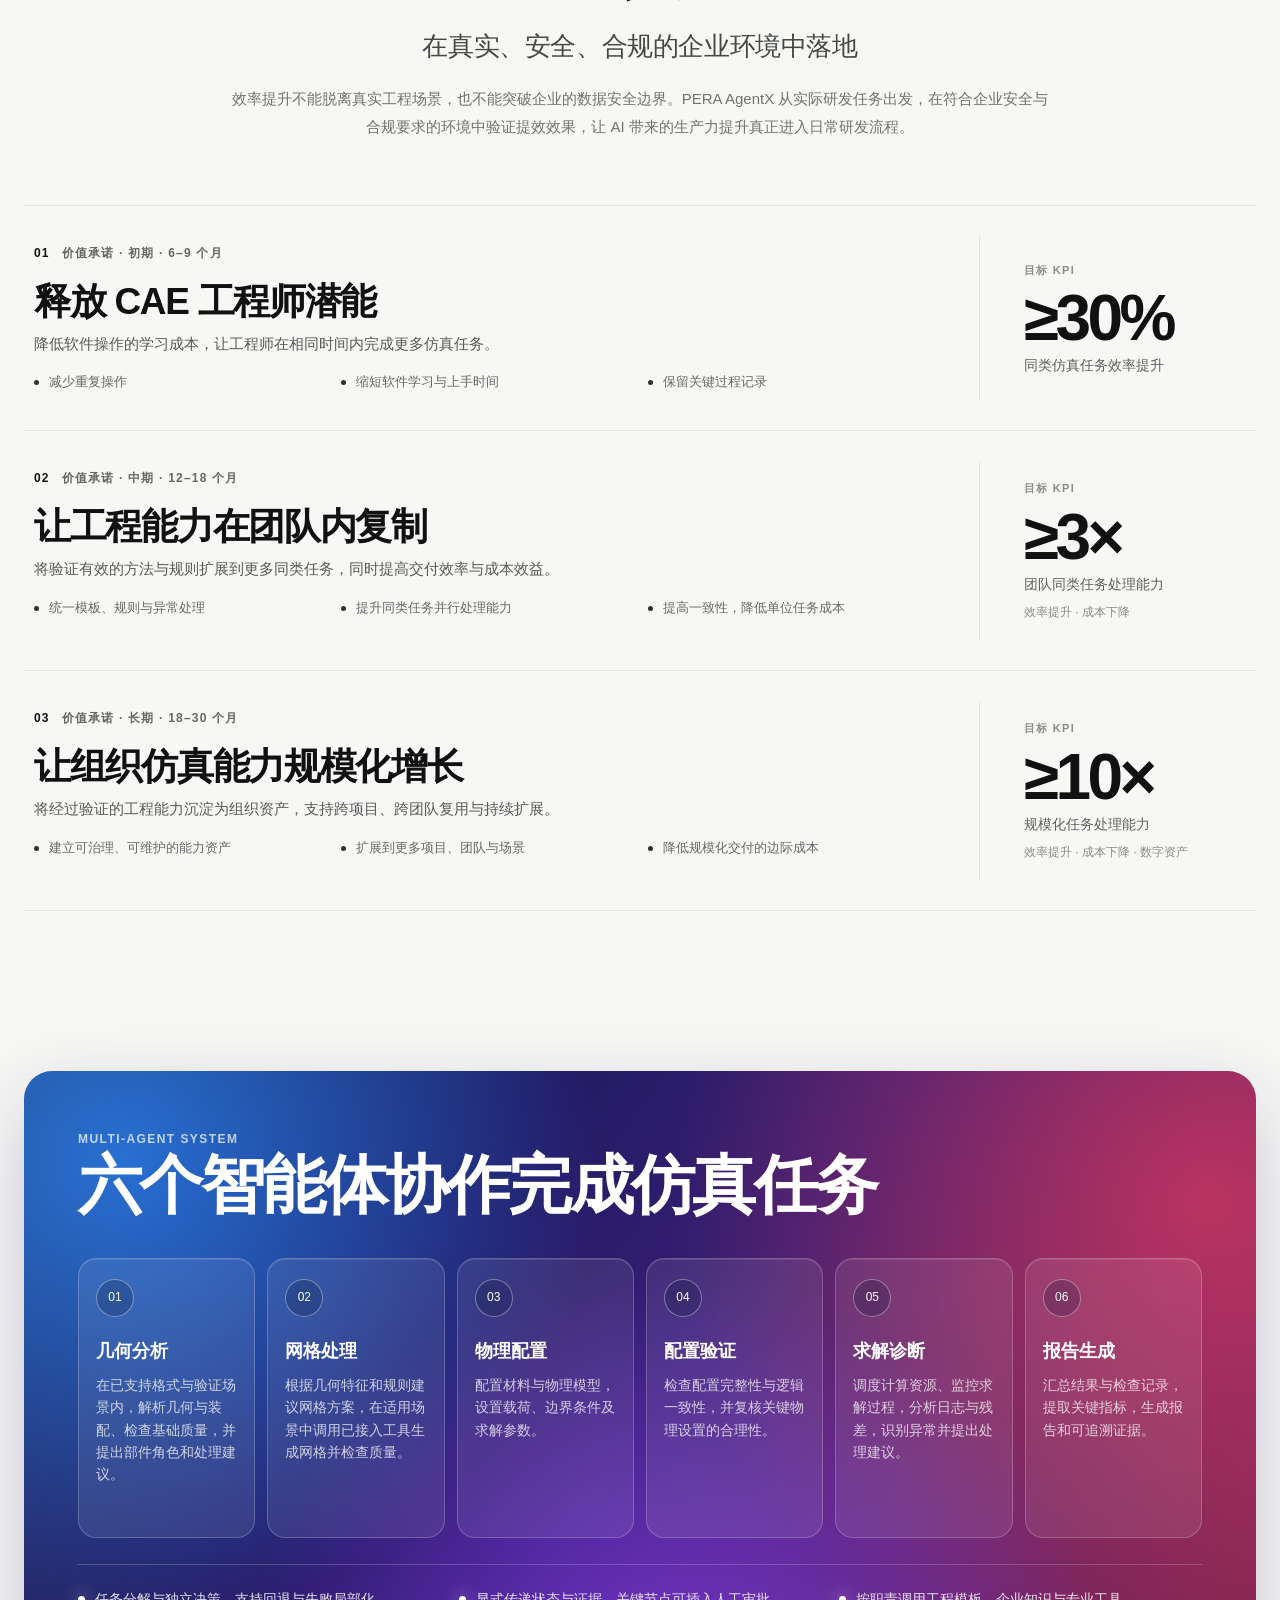
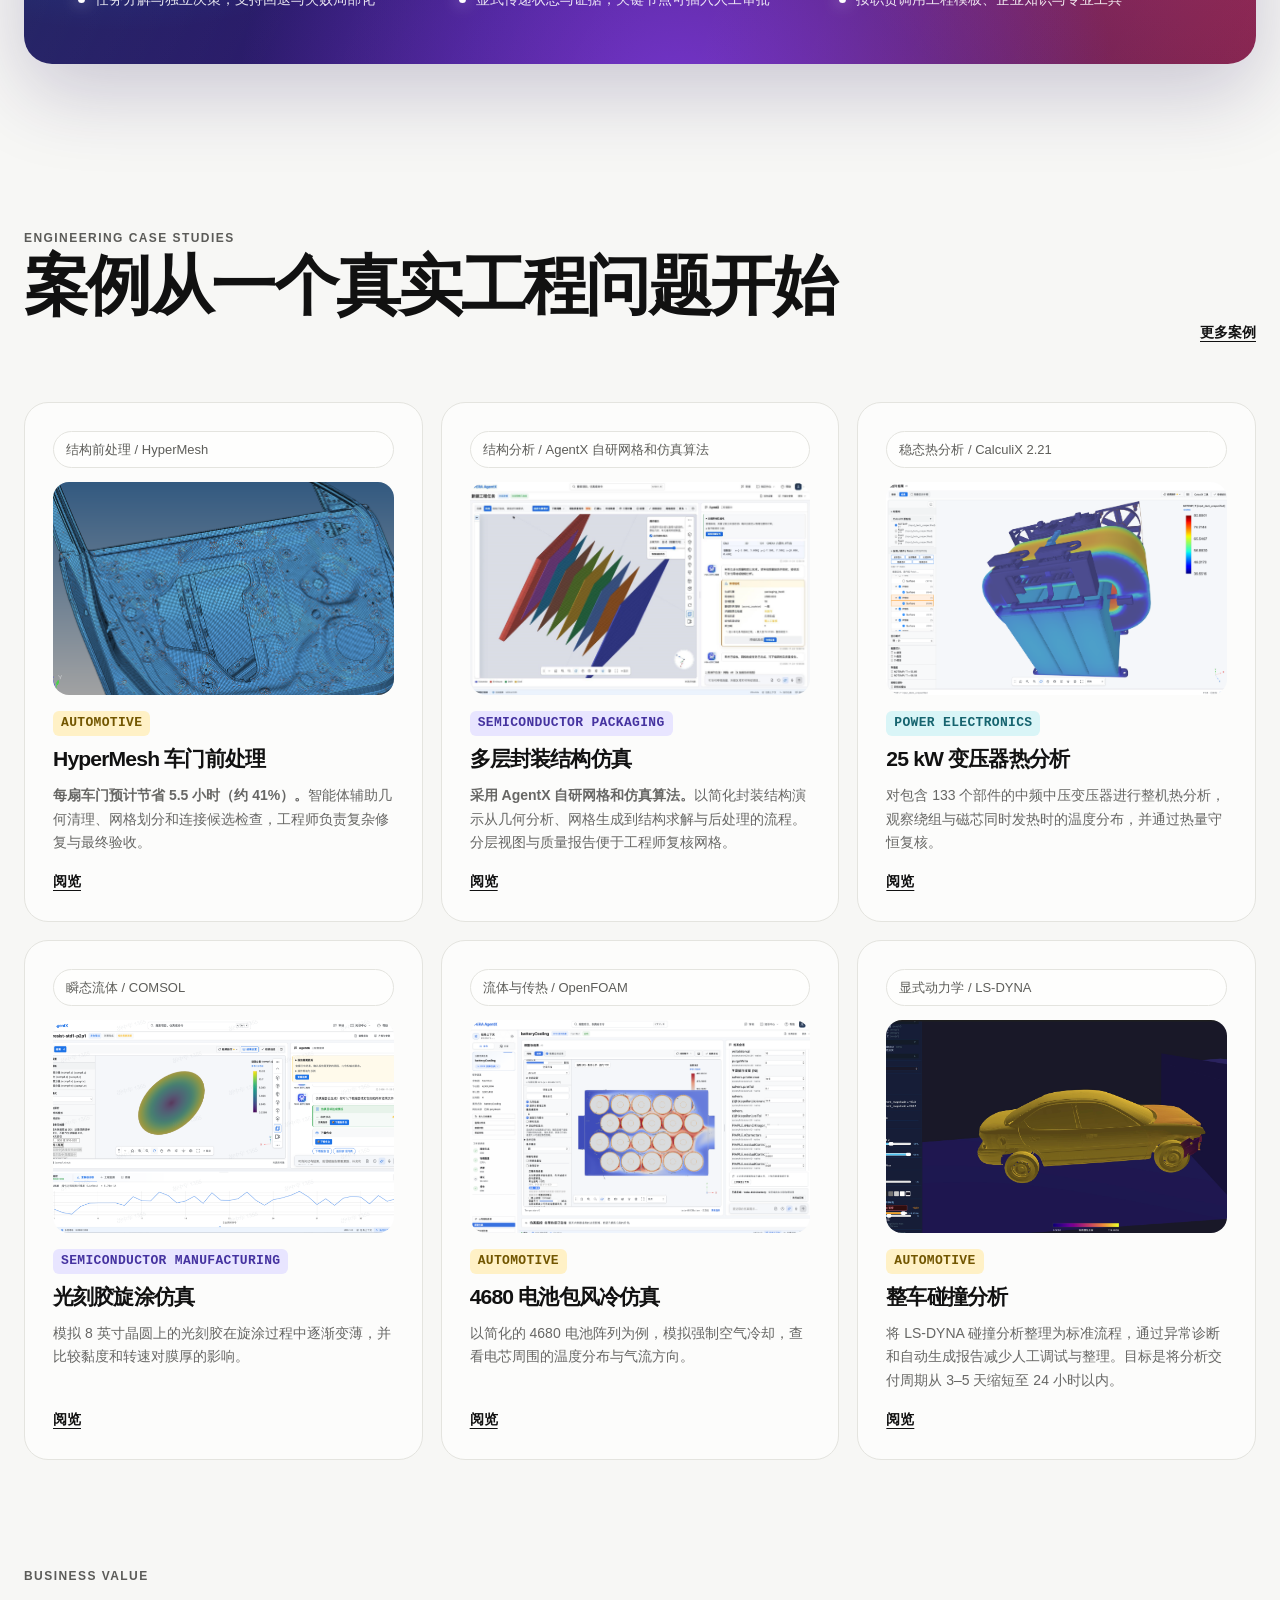
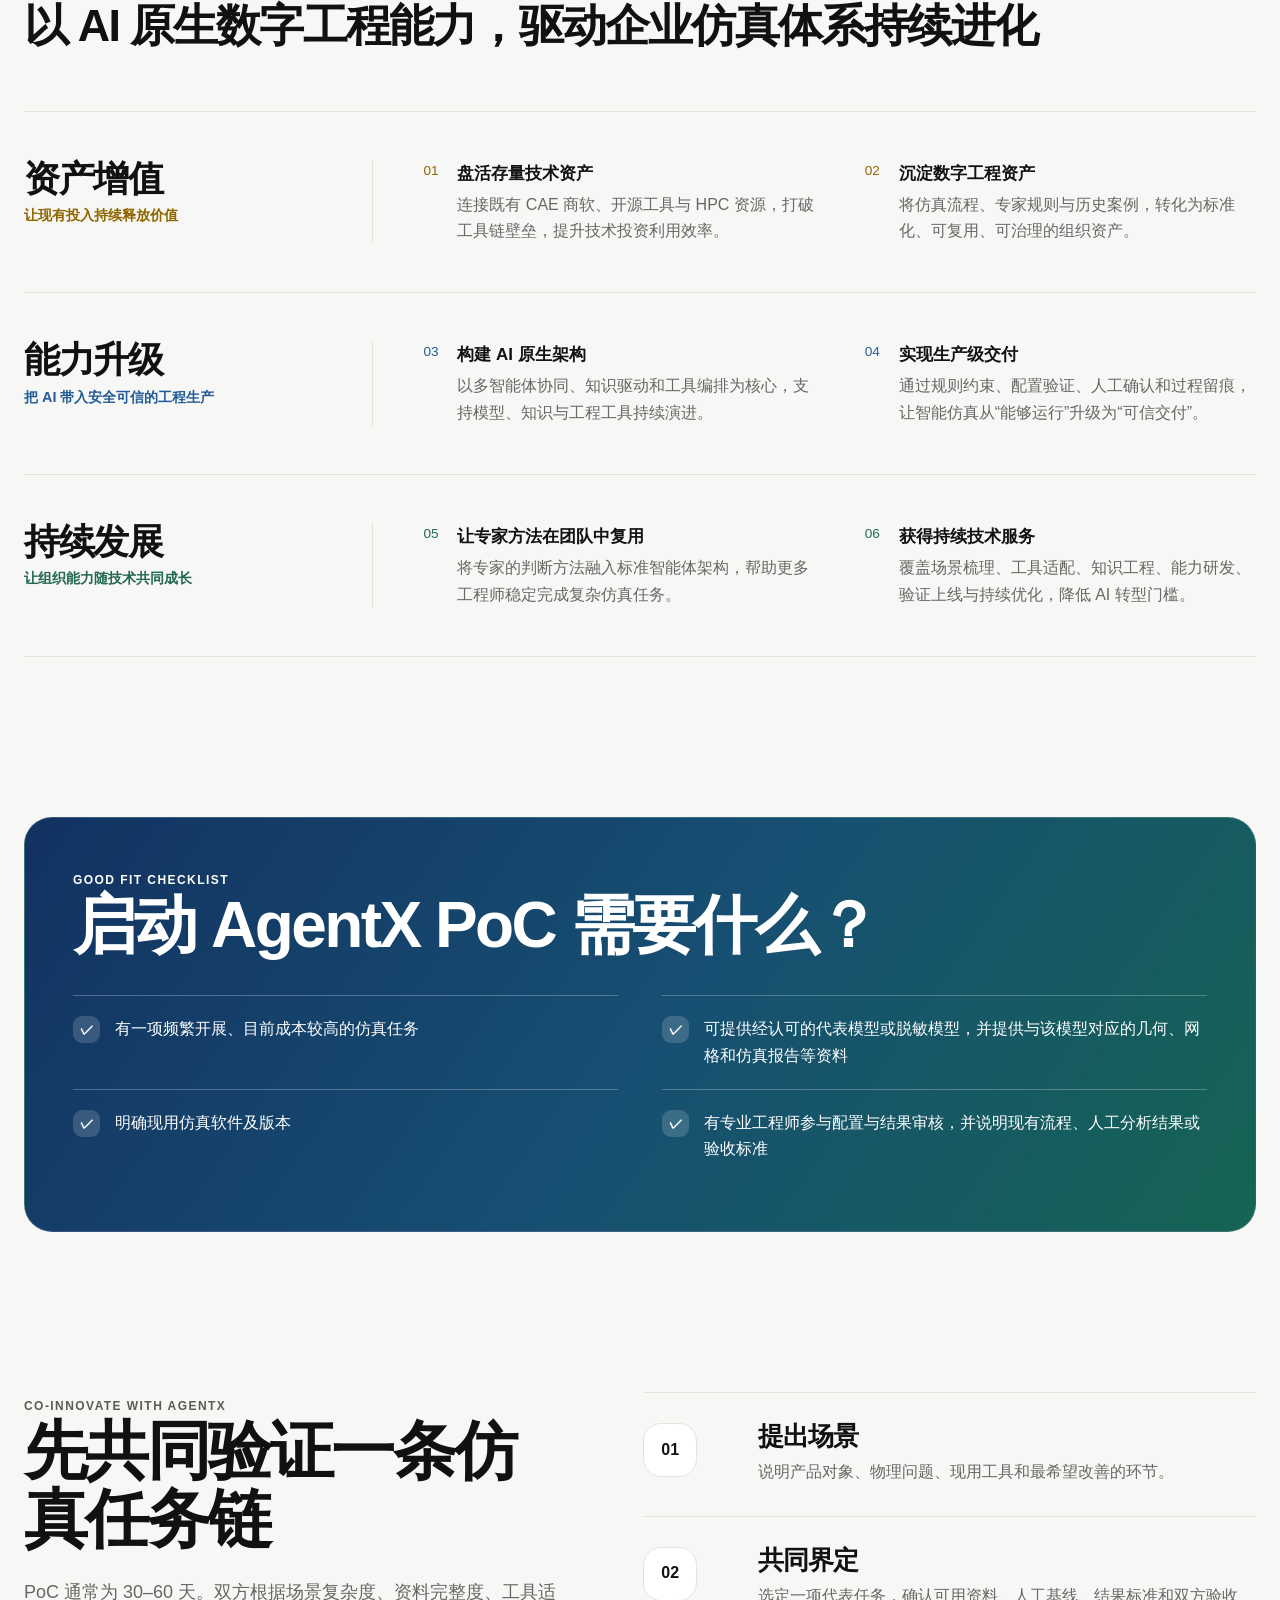
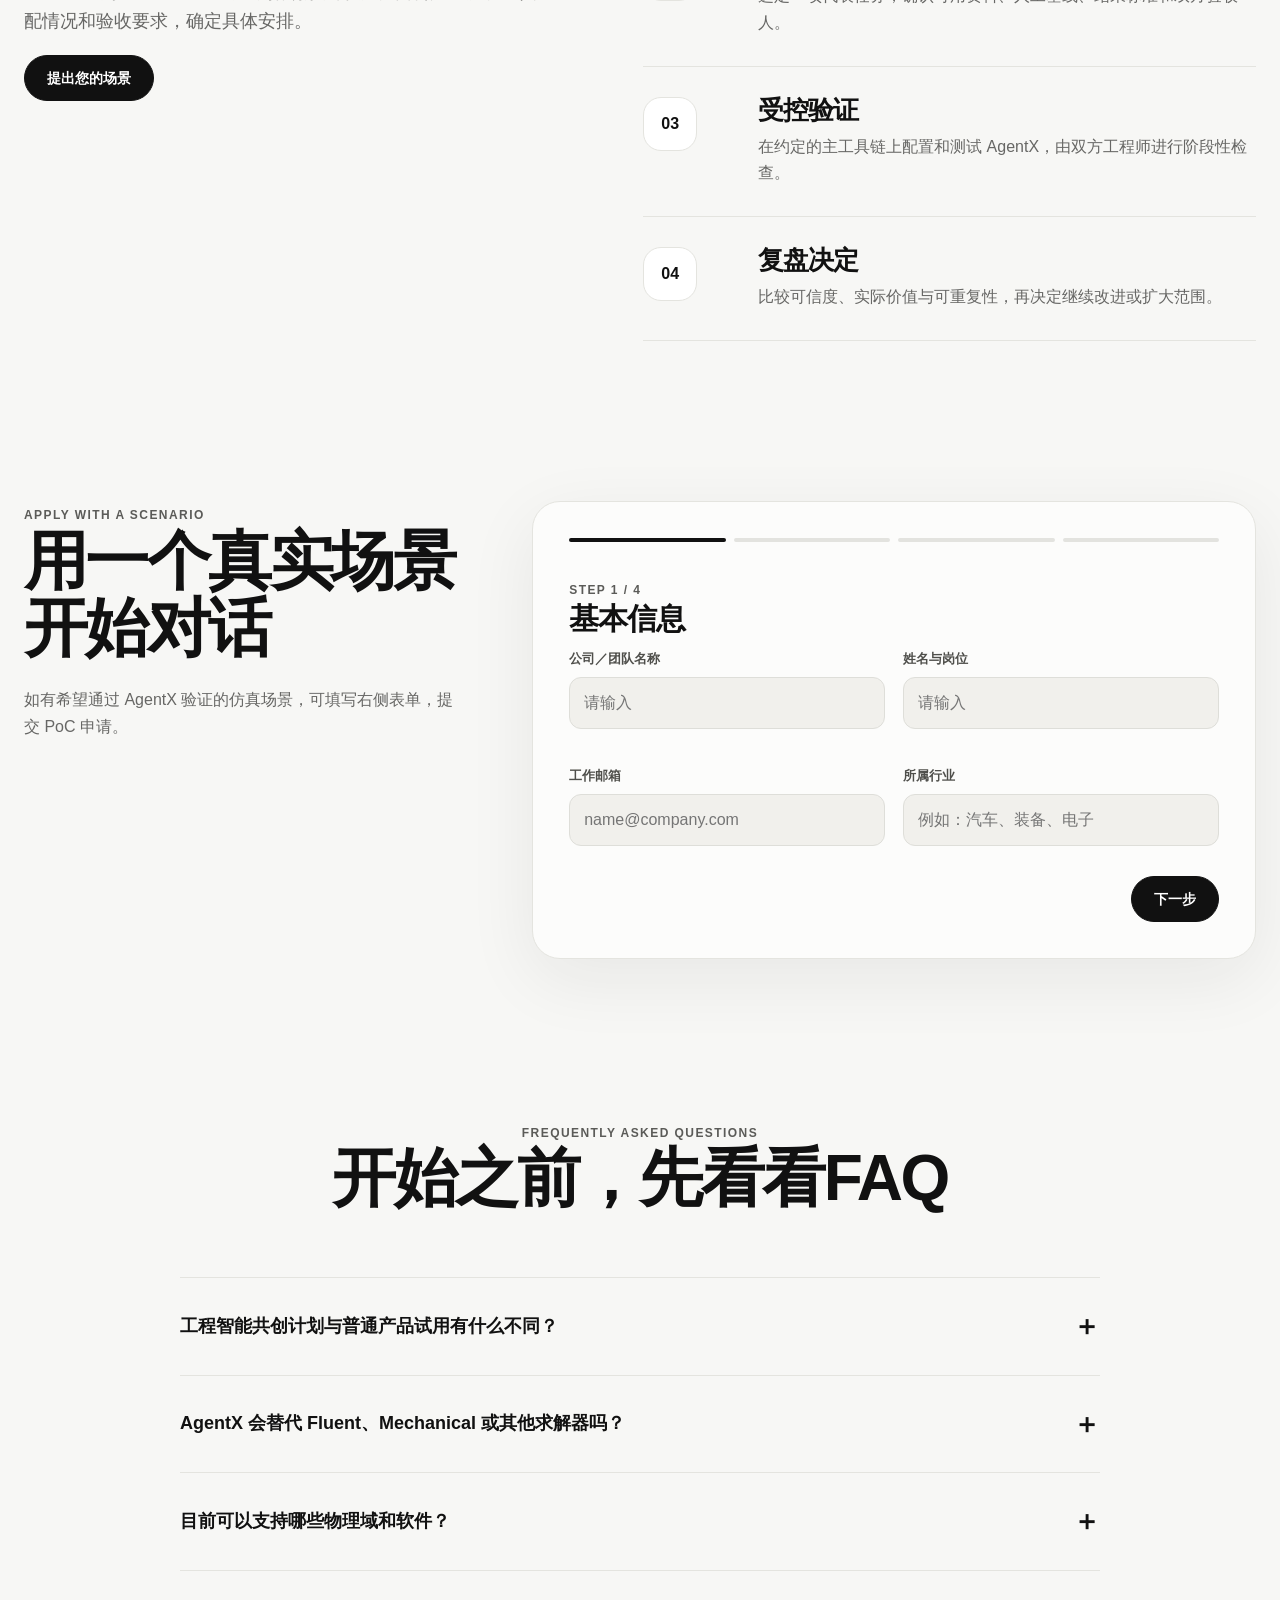
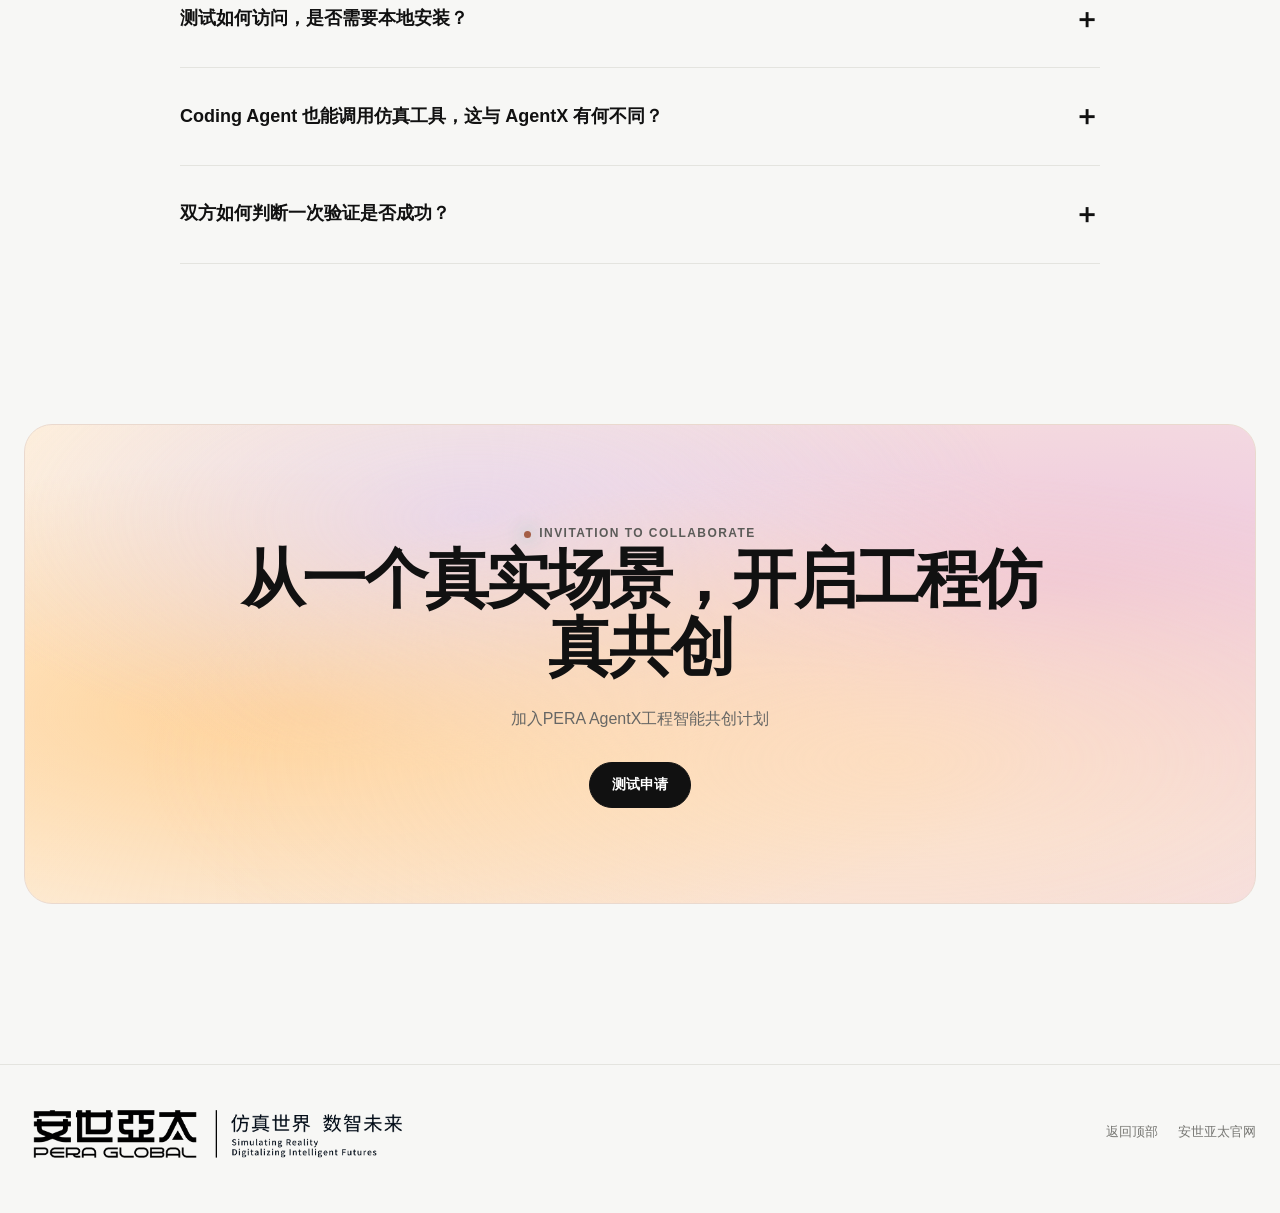
==== commit 12b0e9a1: "调整首页测试入口与导航链接" ====
--- a/index.html
+++ b/index.html
@@ -93,15 +93,14 @@
       background: var(--canvas); border-bottom: 1px solid var(--line);
     }
     nav { height: 72px; display: flex; align-items: center; justify-content: space-between; gap: 28px; }
-    .nav-actions { display: flex; align-items: center; gap: 10px; white-space: nowrap; }
-    .nav-actions > .btn { min-width: 104px; min-height: 42px; justify-content: center; padding: 0 16px; border: 1px solid transparent; border-radius: 999px; font-size: 14px; font-weight: 700; }
-    .nav-actions .test-entry { background: #4475aa; color: white; cursor: default; opacity: 1; }
+    .nav-actions { display: flex; align-items: center; gap: 25px; white-space: nowrap; }
+    .actions .test-entry { background: #4475aa; color: white; border-color: transparent; cursor: default; opacity: 1; scroll-margin-top: 150px; }
     .brand { display: flex; align-items: center; gap: 12px; font-size: 18px; font-weight: 750; letter-spacing: -.03em; }
     .brand-mark { width: 32px; height: 32px; display: grid; place-items: center; flex: 0 0 32px; }
     .brand-mark img { width: 32px; height: 32px; object-fit: contain; display: block; }
     .nav-links { display: flex; gap: 25px; align-items: center; margin-left: auto; }
-    .nav-links a { color: #62625f; font-size: 14px; font-weight: 560; }
-    .nav-links a:hover { color: var(--ink); }
+    .nav-links a, .nav-actions a { color: #62625f; font-size: 14px; font-weight: 560; }
+    .nav-links a:hover, .nav-actions a:hover { color: var(--ink); }
     .mobile-menu { display: none; border: 0; background: none; font-size: 24px; }
 
     section { margin-bottom: 160px; scroll-margin-top: 95px; }
@@ -327,7 +326,7 @@
       .nav-links.open { display: flex; }
       .mobile-menu { display: block; grid-column: 2; grid-row: 1; min-width: 44px; min-height: 44px; }
       .nav-actions { grid-column: 1 / -1; justify-content: flex-end; }
-      .nav-actions > .btn { min-height: 44px; }
+      .nav-actions a { display: inline-flex; align-items: center; min-height: 44px; }
       section { margin-bottom: 110px; }
       .hero { padding-top: 72px; }
       .hero-grid, .section-intro, .partner-grid, .application { grid-template-columns: 1fr; }
@@ -400,8 +399,8 @@
         <a href="#faq">常见问题</a>
       </div>
       <div class="nav-actions">
-        <a class="btn btn-primary" href="#apply">测试申请</a>
-        <button class="btn test-entry" type="button" disabled title="测试入口待配置">测试入口</button>
+        <a href="#apply">测试申请</a>
+        <a href="#test-entry">测试入口</a>
       </div>
       <button class="mobile-menu" id="mobile-menu" aria-label="打开导航" aria-expanded="false">☰</button>
     </nav>
@@ -419,6 +418,7 @@
           <h1>共同定义下一代<br>工程仿真工作方式</h1>
           <div class="actions">
             <a class="btn btn-primary" href="#apply">测试申请</a>
+            <button class="btn test-entry" id="test-entry" type="button" disabled title="测试入口待配置">测试入口</button>
             <a class="btn btn-secondary" href="#demo">观看 AgentX 演示</a>
           </div>
         </div>
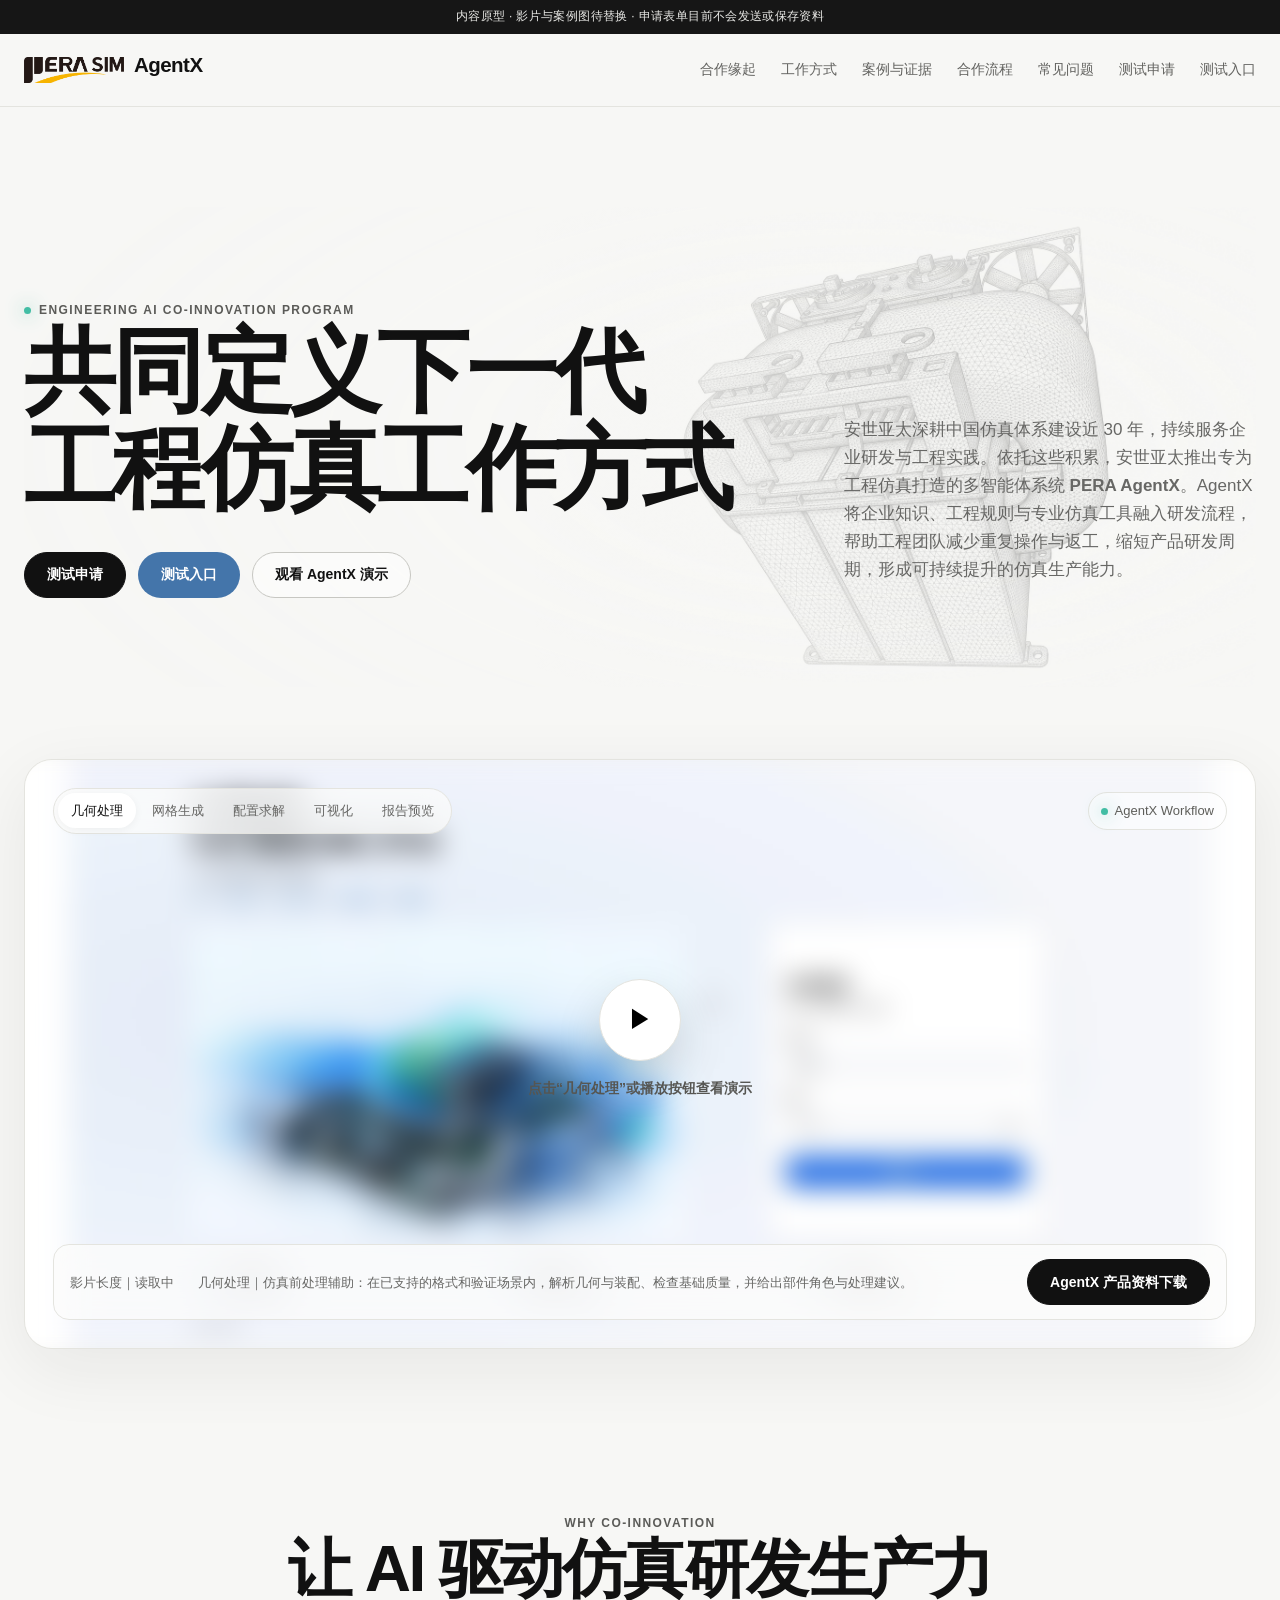
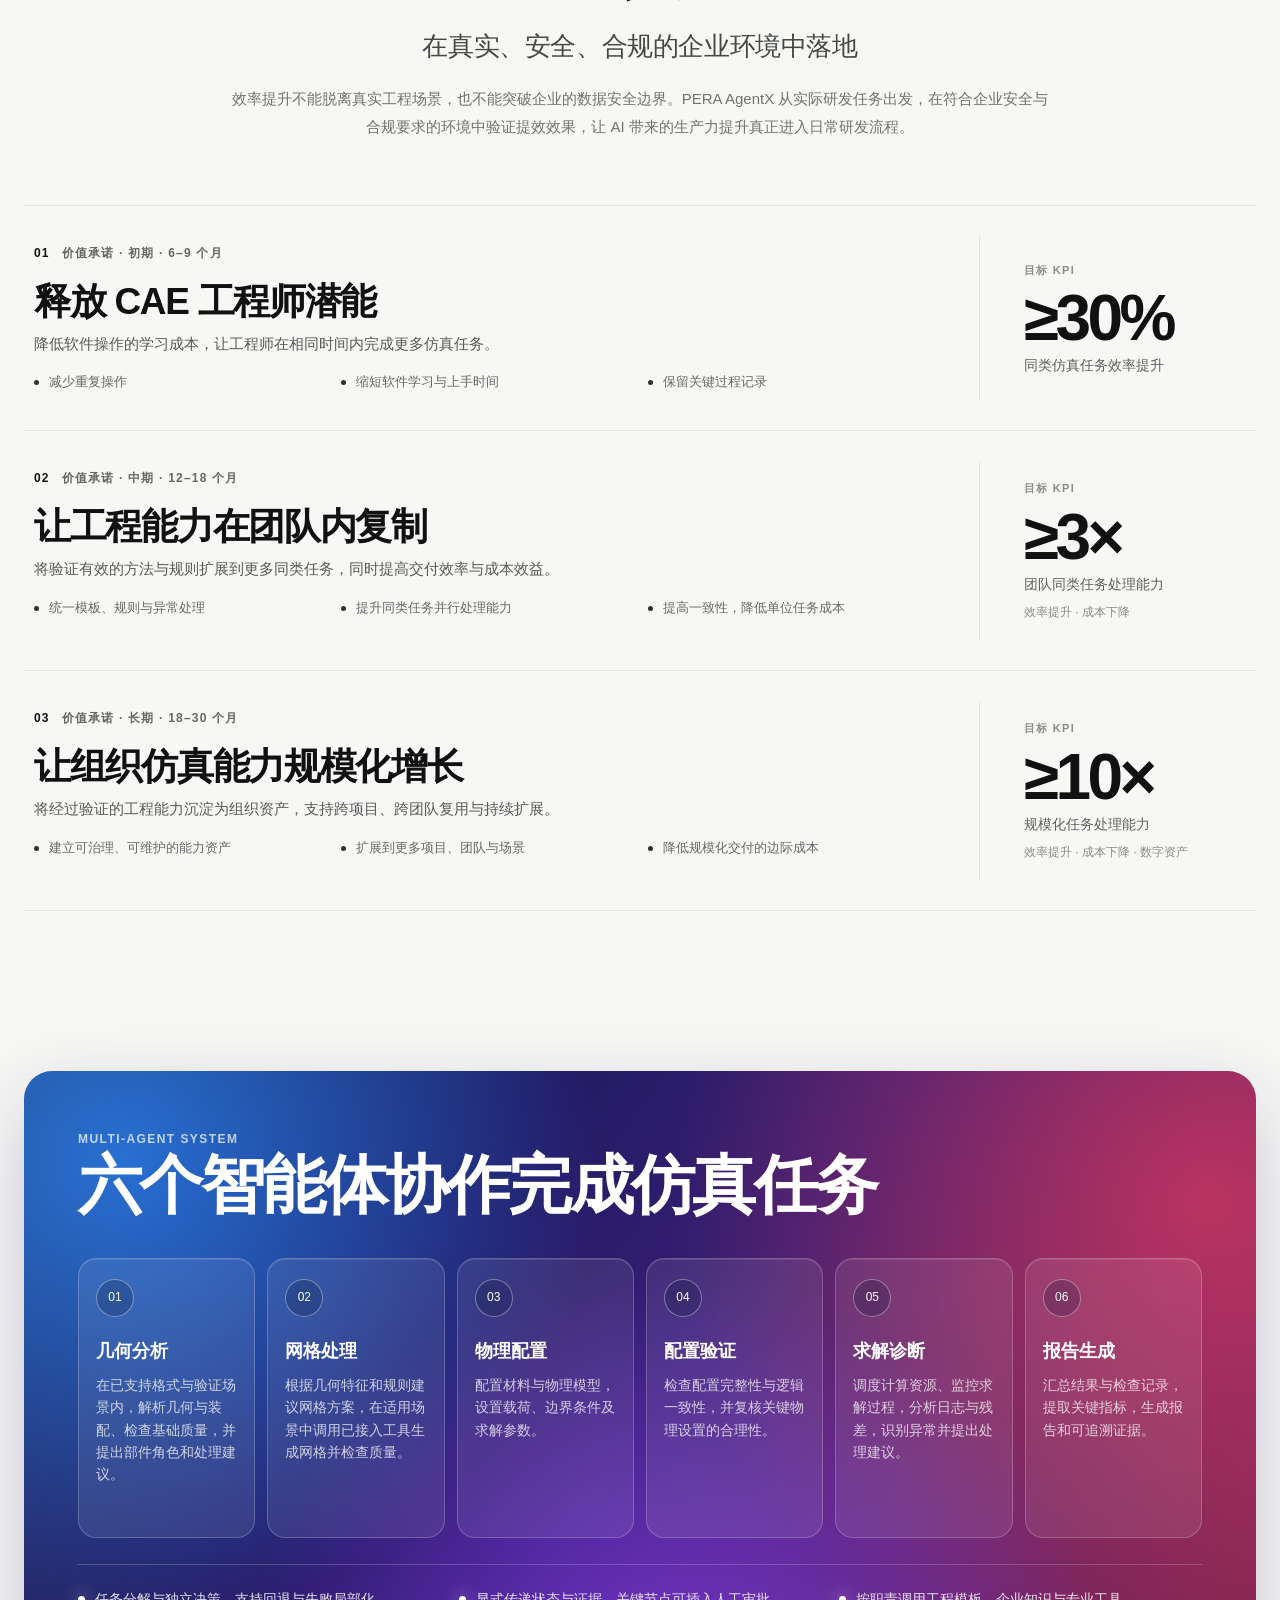
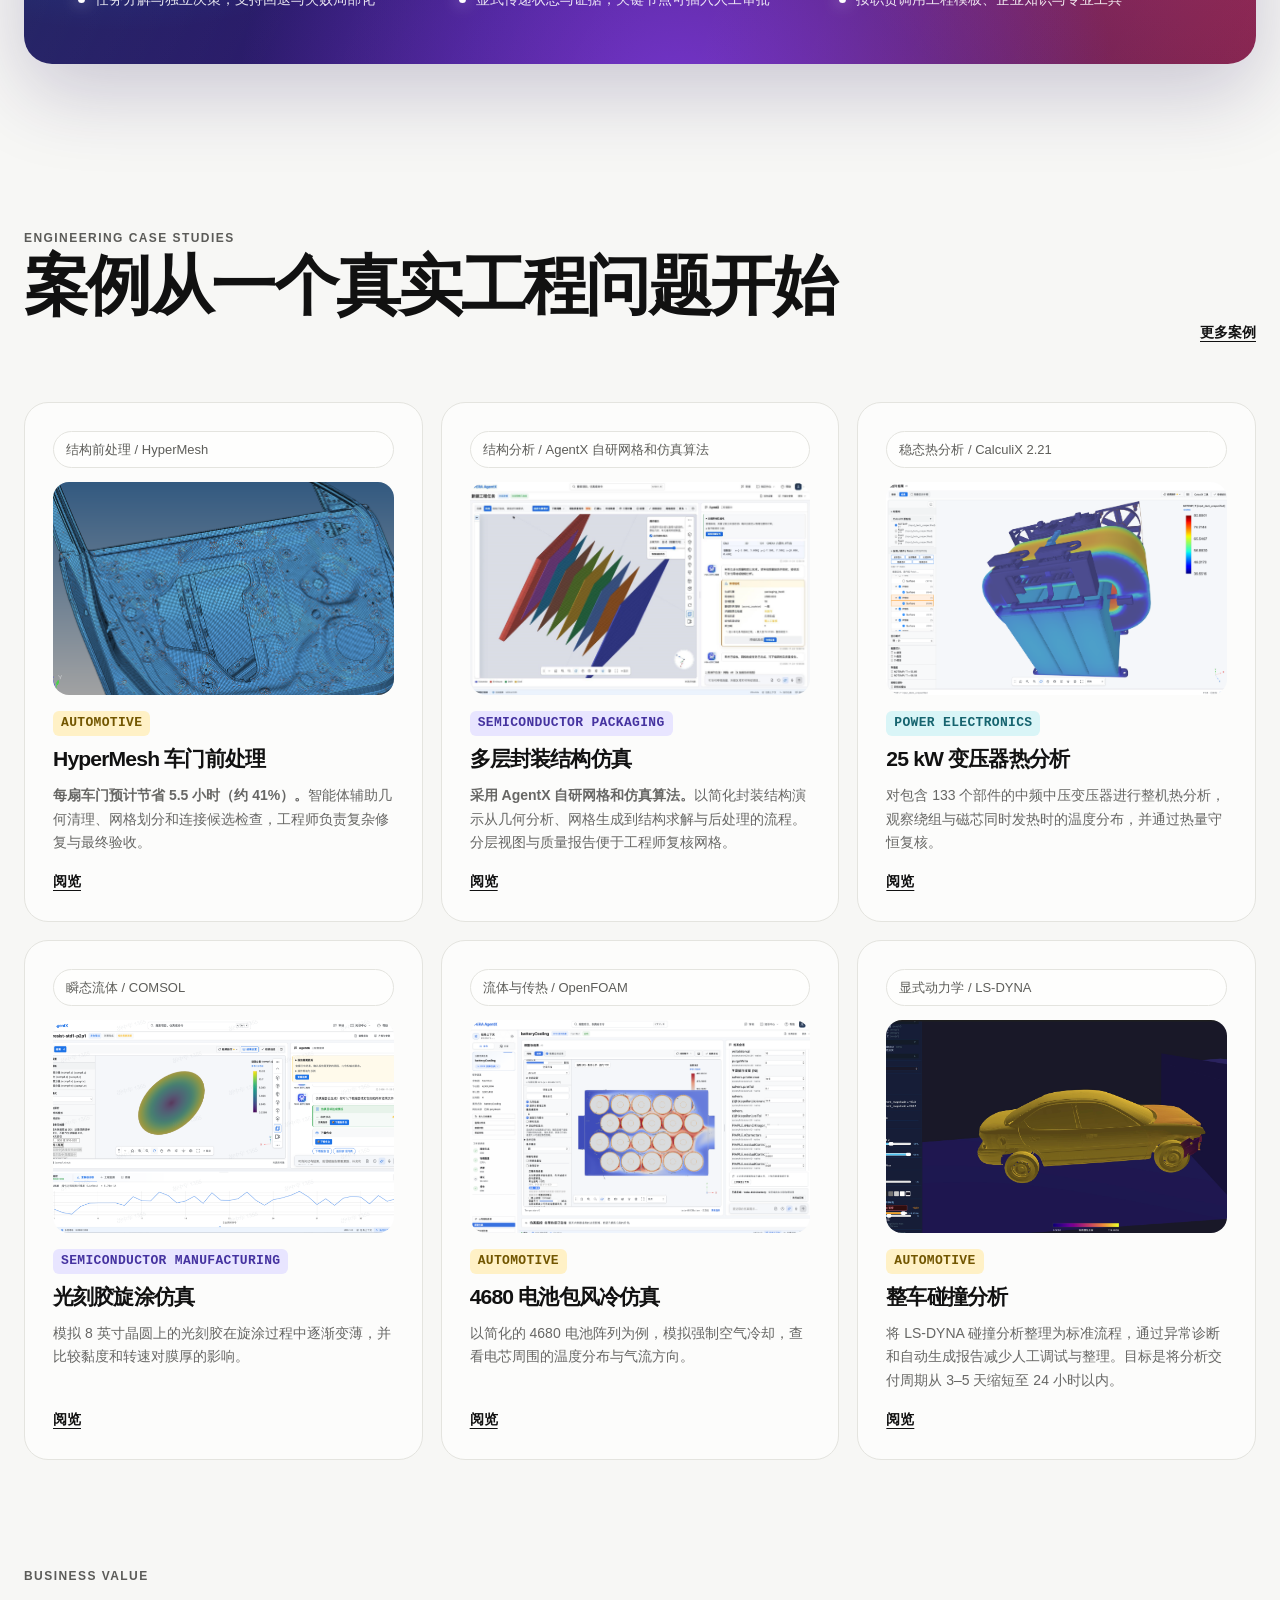
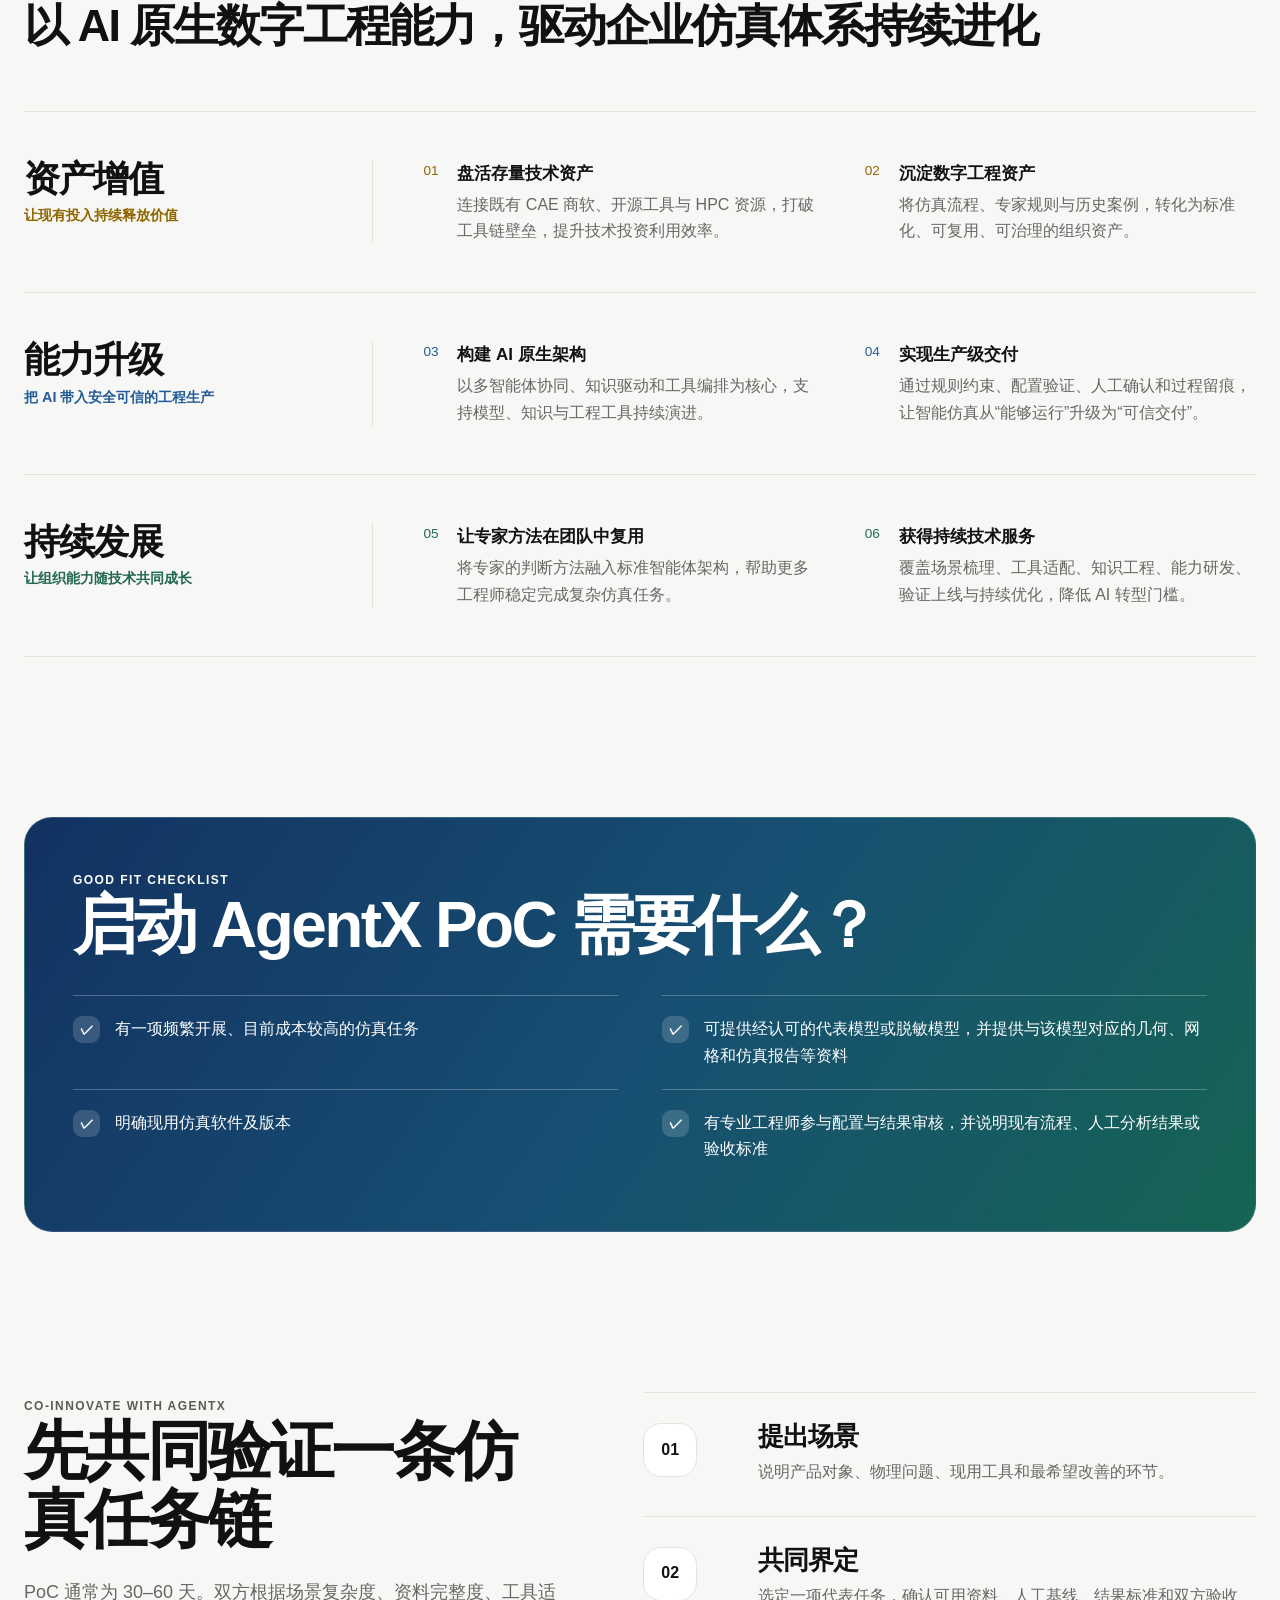
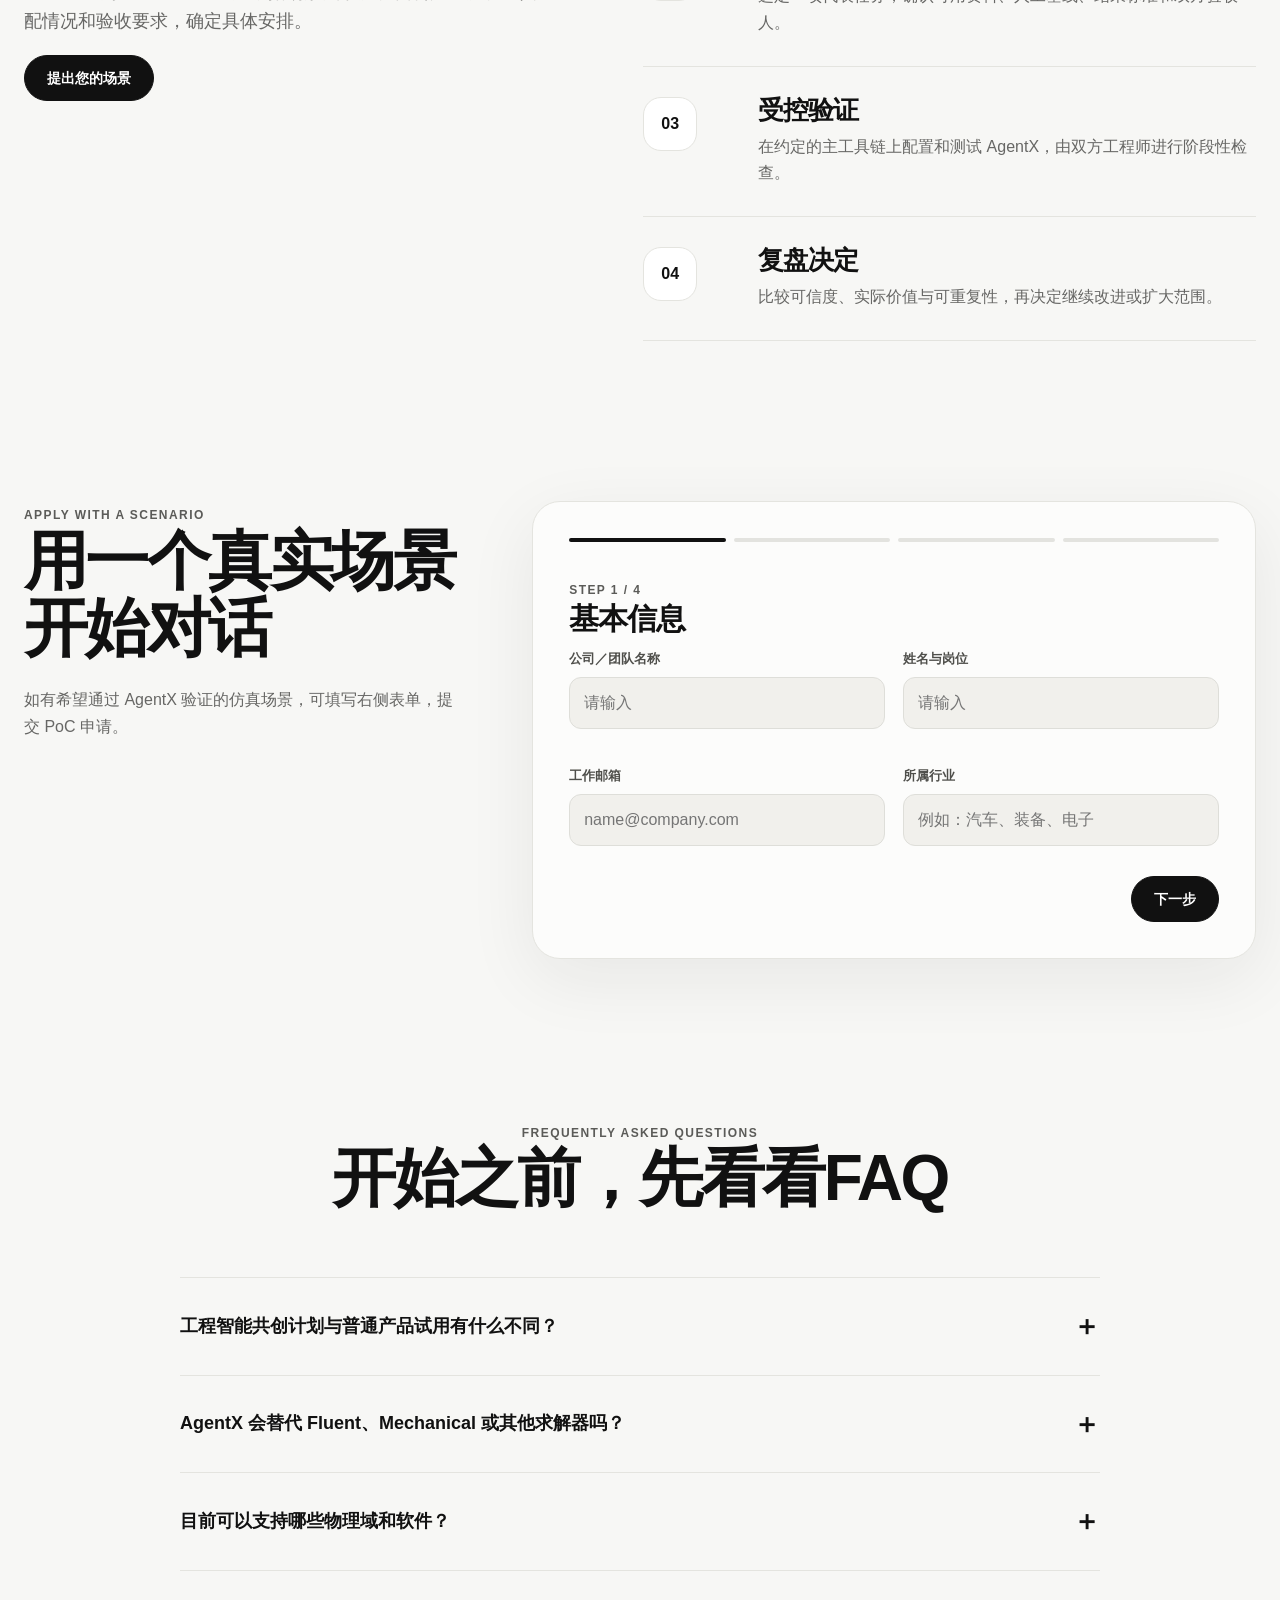
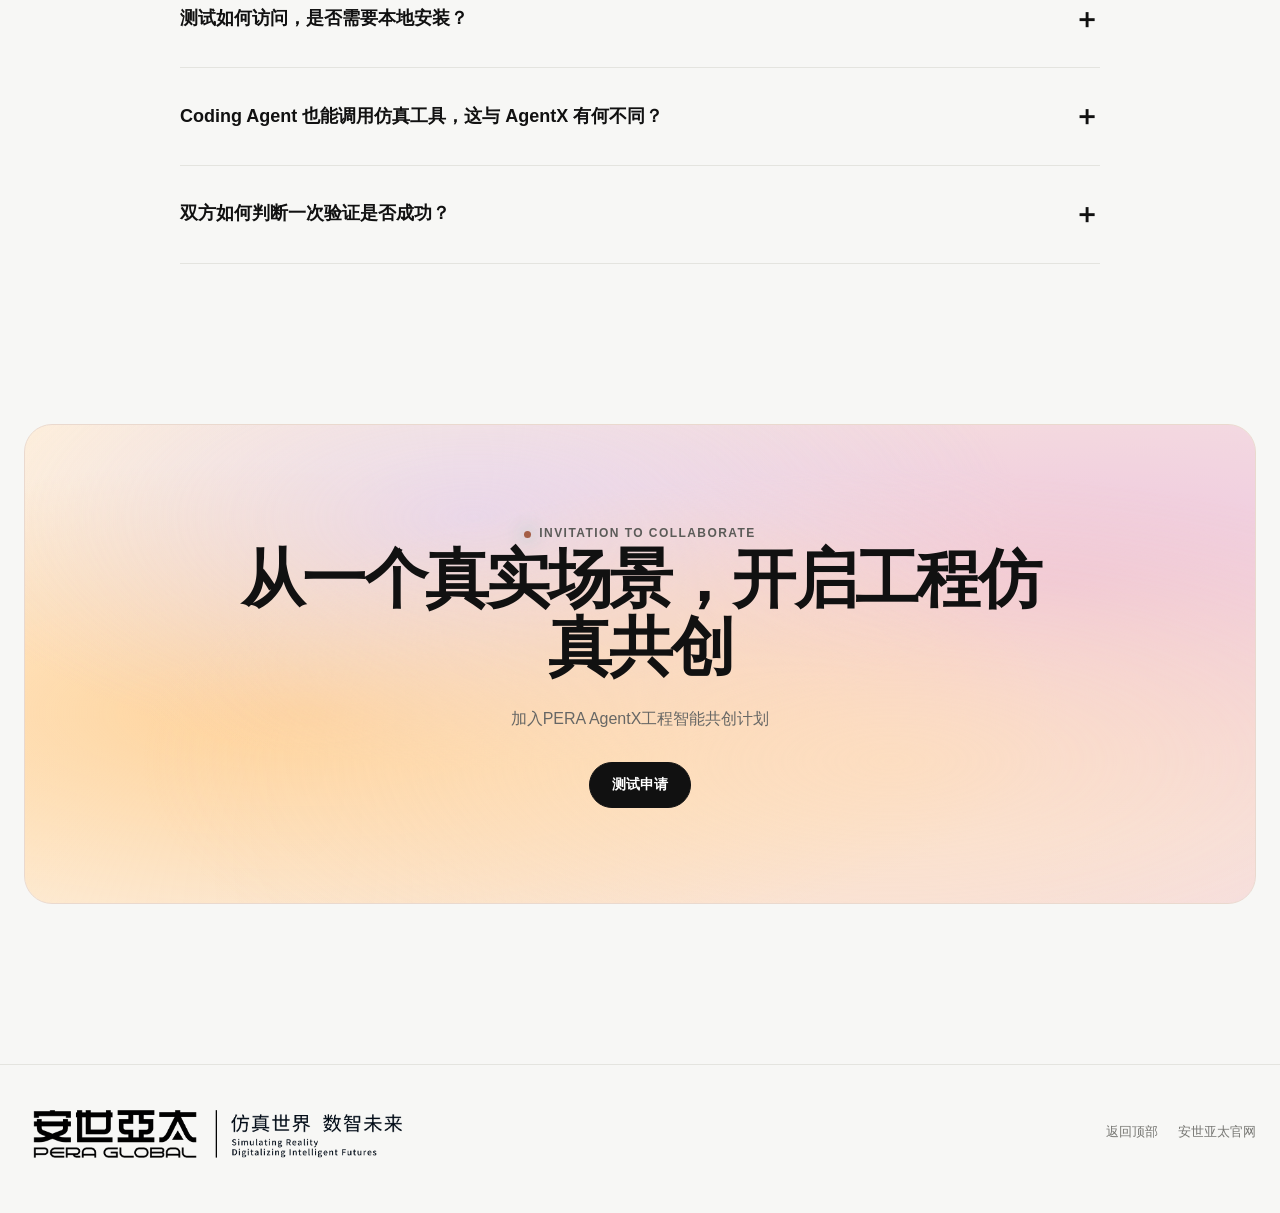
==== commit 5f348c22: "将测试链接纳入手机下拉菜单" ====
--- a/index.html
+++ b/index.html
@@ -93,14 +93,13 @@
       background: var(--canvas); border-bottom: 1px solid var(--line);
     }
     nav { height: 72px; display: flex; align-items: center; justify-content: space-between; gap: 28px; }
-    .nav-actions { display: flex; align-items: center; gap: 25px; white-space: nowrap; }
     .actions .test-entry { background: #4475aa; color: white; border-color: transparent; cursor: default; opacity: 1; scroll-margin-top: 150px; }
     .brand { display: flex; align-items: center; gap: 12px; font-size: 18px; font-weight: 750; letter-spacing: -.03em; }
     .brand-mark { width: 32px; height: 32px; display: grid; place-items: center; flex: 0 0 32px; }
     .brand-mark img { width: 32px; height: 32px; object-fit: contain; display: block; }
     .nav-links { display: flex; gap: 25px; align-items: center; margin-left: auto; }
-    .nav-links a, .nav-actions a { color: #62625f; font-size: 14px; font-weight: 560; }
-    .nav-links a:hover, .nav-actions a:hover { color: var(--ink); }
+    .nav-links a { color: #62625f; font-size: 14px; font-weight: 560; white-space: nowrap; }
+    .nav-links a:hover { color: var(--ink); }
     .mobile-menu { display: none; border: 0; background: none; font-size: 24px; }
 
     section { margin-bottom: 160px; scroll-margin-top: 95px; }
@@ -325,8 +324,8 @@
       .nav-links { display: none; position: absolute; left: 16px; right: 16px; top: 100%; padding: 18px; flex-direction: column; align-items: flex-start; background: var(--card); border: 1px solid var(--line); border-radius: 18px; box-shadow: var(--shadow); }
       .nav-links.open { display: flex; }
       .mobile-menu { display: block; grid-column: 2; grid-row: 1; min-width: 44px; min-height: 44px; }
-      .nav-actions { grid-column: 1 / -1; justify-content: flex-end; }
-      .nav-actions a { display: inline-flex; align-items: center; min-height: 44px; }
+      .nav-links { gap: 0; max-height: 65vh; overflow-y: auto; }
+      .nav-links a { display: flex; align-items: center; align-self: stretch; min-height: 44px; }
       section { margin-bottom: 110px; }
       .hero { padding-top: 72px; }
       .hero-grid, .section-intro, .partner-grid, .application { grid-template-columns: 1fr; }
@@ -397,8 +396,6 @@
         <a href="#cases">案例与证据</a>
         <a href="#partner">合作流程</a>
         <a href="#faq">常见问题</a>
-      </div>
-      <div class="nav-actions">
         <a href="#apply">测试申请</a>
         <a href="#test-entry">测试入口</a>
       </div>
